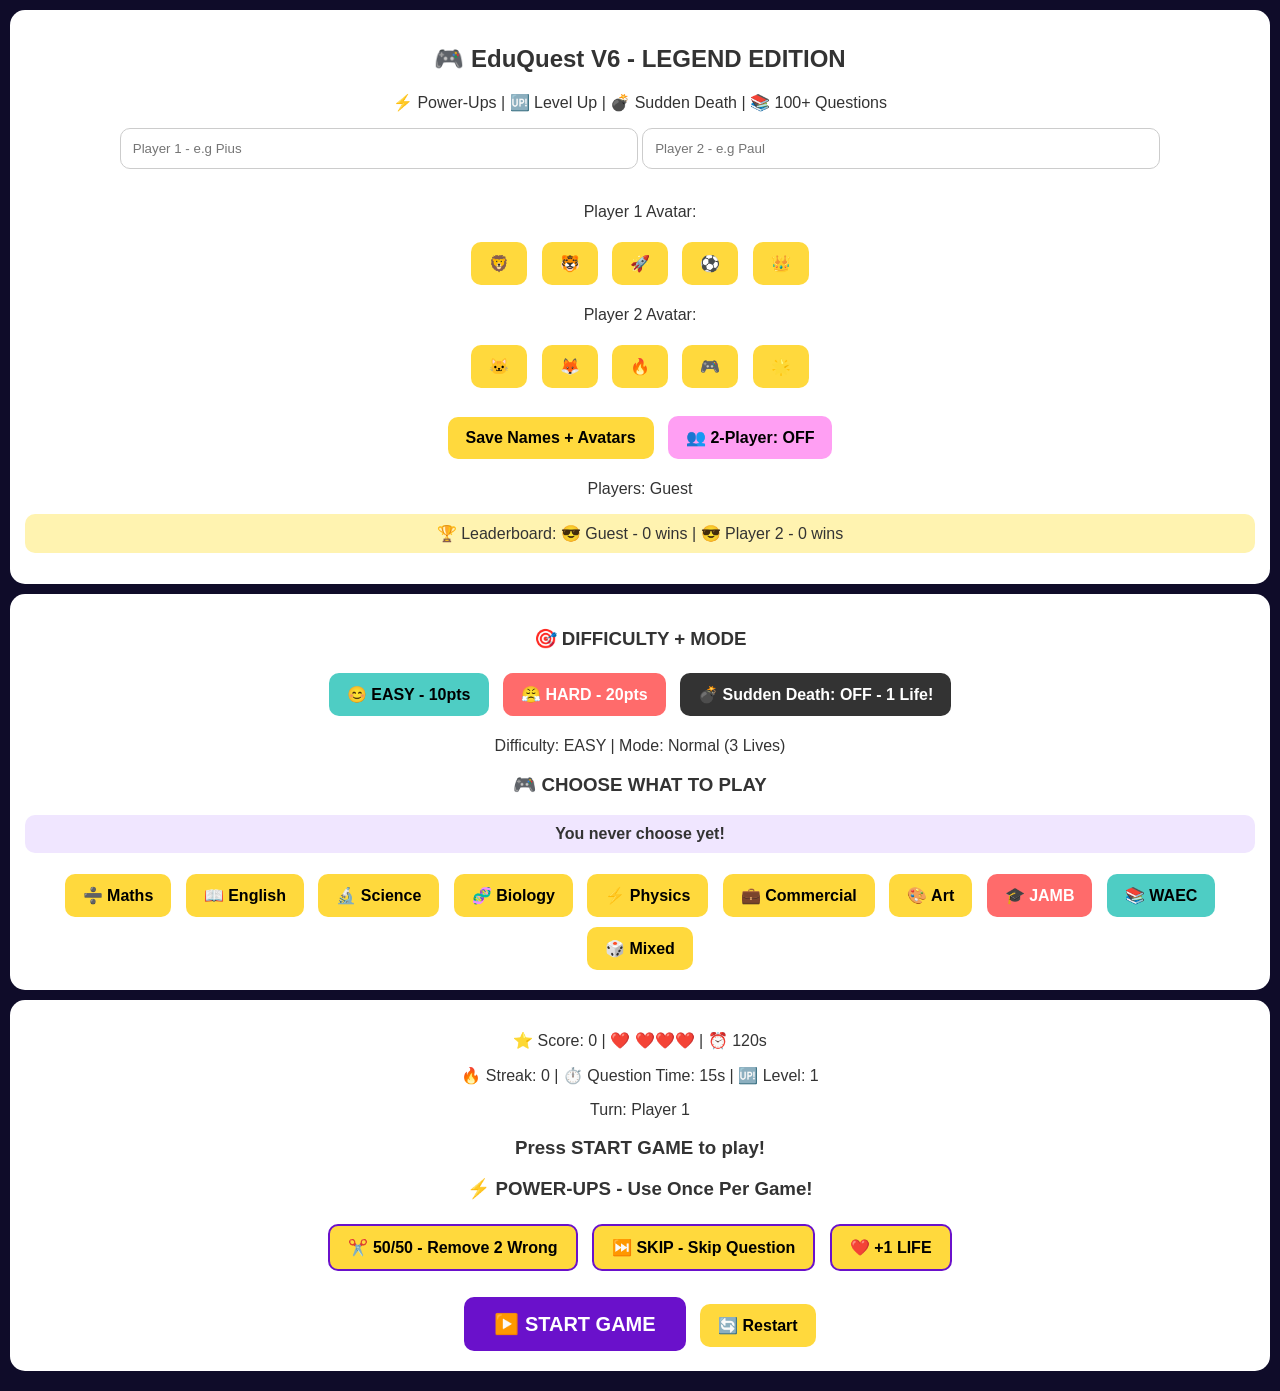
==== game.html @ 866de690 "EduQuest V6 Legend Edition - Pius Cyber" ====
<!DOCTYPE html>
<html>
<head>
<meta charset="UTF-8">
<meta name="viewport" content="width=device-width, initial-scale=1">
<title>EduQuest V6</title>
<style>
body{font-family:Arial;background:#0f0c29;color:#333;margin:0;padding:10px}
.box{background:white;border-radius:15px;padding:15px;margin-bottom:10px;text-align:center}
button{padding:12px 18px;margin:5px;border:none;border-radius:10px;background:#ffd93d;font-weight:bold;cursor:pointer;font-size:16px}
button:active{transform:scale(0.95)}
#options button{display:block;width:100%;background:#eee}
#options button:hover{background:#ffd93d}
input{padding:12px;border-radius:10px;border:1px solid #ccc;width:40%}
.confetti{position:fixed;top:-10px;width:10px;height:10px;z-index:999;animation:fall 1.5s linear forwards}
@keyframes fall{to{transform:translateY(100vh) rotate(360deg);opacity:0}}
.power{border:2px solid #6a11cb!important}
</style>
</head>
<body>

<div class="box">
<h2>🎮 EduQuest V6 - LEGEND EDITION</h2>
<p>⚡ Power-Ups | 🆙 Level Up | 💣 Sudden Death | 📚 100+ Questions</p>
<input id="player1Name" placeholder="Player 1 - e.g Pius">
<input id="player2Name" placeholder="Player 2 - e.g Paul">
<br><br>
<p>Player 1 Avatar:</p>
<button onclick="setAvatar(1,'🦁')">🦁</button>
<button onclick="setAvatar(1,'🐯')">🐯</button>
<button onclick="setAvatar(1,'🚀')">🚀</button>
<button onclick="setAvatar(1,'⚽')">⚽</button>
<button onclick="setAvatar(1,'👑')">👑</button>
<p>Player 2 Avatar:</p>
<button onclick="setAvatar(2,'🐱')">🐱</button>
<button onclick="setAvatar(2,'🦊')">🦊</button>
<button onclick="setAvatar(2,'🔥')">🔥</button>
<button onclick="setAvatar(2,'🎮')">🎮</button>
<button onclick="setAvatar(2,'🌟')">🌟</button>
<br><br>
<button onclick="saveNames()">Save Names + Avatars</button>
<button id="twoPlayerBtn" onclick="toggle2Player()" style="background:#ff9ff3;">👥 2-Player: OFF</button>
<p id="playerDisplay">Players: Guest</p>
<p id="leaderboard" style="background:#fff3b0;padding:10px;border-radius:10px;">🏆 Leaderboard: No winner yet</p>
</div>

<div class="box">
<h3>🎯 DIFFICULTY + MODE</h3>
<button onclick="setDiff('easy')" style="background:#4ecdc4;">😊 EASY - 10pts</button>
<button onclick="setDiff('hard')" style="background:#ff6b6b;color:white;">😤 HARD - 20pts</button>
<button onclick="toggleSudden()" id="suddenBtn" style="background:#333;color:white;">💣 Sudden Death: OFF - 1 Life!</button>
<p id="diffDisplay">Difficulty: EASY | Mode: Normal (3 Lives)</p>
<h3>🎮 CHOOSE WHAT TO PLAY</h3>
<p id="modeDisplay" style="background:#f0e6ff;padding:10px;border-radius:10px;font-weight:bold;">You never choose yet!</p>
<button onclick="setMode('maths')">➗ Maths</button>
<button onclick="setMode('english')">📖 English</button>
<button onclick="setMode('science')">🔬 Science</button>
<button onclick="setMode('biology')">🧬 Biology</button>
<button onclick="setMode('physics')">⚡ Physics</button>
<button onclick="setMode('commercial')">💼 Commercial</button>
<button onclick="setMode('art')">🎨 Art</button>
<button onclick="setMode('jamb')" style="background:#ff6b6b;color:white;">🎓 JAMB</button>
<button onclick="setMode('waec')" style="background:#4ecdc4;">📚 WAEC</button>
<button onclick="setMode('mixed')">🎲 Mixed</button>
</div>

<div class="box">
<p>⭐ <span id="score">Score: 0</span> | ❤️ <span id="lives">❤️❤️❤️</span> | ⏰ <span id="time">120s</span></p>
<p>🔥 Streak: <span id="streak">0</span> | ⏱️ Question Time: <span id="qtime">15s</span> | 🆙 Level: <span id="level">1</span></p>
<p id="turnInfo">Turn: Player 1</p>
<h3 id="question">Press START GAME to play!</h3>
<div id="options"></div>
<p id="feedback"></p>
<p id="fact"></p>
<div>
<h3>⚡ POWER-UPS - Use Once Per Game!</h3>
<button class="power" id="btn5050" onclick="use5050()">✂️ 50/50 - Remove 2 Wrong</button>
<button class="power" id="btnSkip" onclick="useSkip()">⏭️ SKIP - Skip Question</button>
<button class="power" id="btnLife" onclick="useLife()">❤️ +1 LIFE</button>
</div>
<p id="gameOver" style="font-weight:bold;color:red;"></p>
<button onclick="startGame()" style="background:#6a11cb;color:white;font-size:20px;padding:15px 30px;">▶️ START GAME</button>
<button onclick="location.reload()">🔄 Restart</button>
</div>

<script>
let mode="mixed", score=0, score1=0, score2=0, lives=3, timeLeft=120, timer=null, qTimer=null, qTimeLeft=15, currentAnswer=null, turn=1;
let player="Guest", player2="Player 2", is2Player=false, avatar1="😎", avatar2="😎", difficulty="easy", streak=0, level=1, sudden=false;
let used5050=false, usedSkip=false, usedLife=false, currentOpts=[];
let bank={
english:[
{q:"Past tense of 'go'?",opts:["Went","Goed","Gone","Going"],ans:"Went"},
{q:"Plural of 'child'?",opts:["Children","Childs","Childes","Childrens"],ans:"Children"},
{q:"Opposite of 'brave'?",opts:["Coward","Strong","Bold","Fearless"],ans:"Coward"},
{q:"Synonym of 'big'?",opts:["Large","Small","Tiny","Little"],ans:"Large"},
{q:"She ___ to school",opts:["goes","go","going","gone"],ans:"goes"},
{q:"Past tense of 'eat'?",opts:["Ate","Eated","Eaten","Eating"],ans:"Ate"},
{q:"Which is an adjective?",opts:["Happy","Run","Quickly","Table"],ans:"Happy"},
{q:"Opposite of 'begin'?",opts:["End","Start","Open","Come"],ans:"End"},
{q:"Plural of 'man'?",opts:["Men","Mans","Manes","Mens"],ans:"Men"},
{q:"He ___ a boy",opts:["is","are","am","be"],ans:"is"}
],
science:[
{q:"Red Planet?",opts:["Mars","Venus","Jupiter","Saturn"],ans:"Mars"},
{q:"Water formula?",opts:["H2O","CO2","O2","NaCl"],ans:"H2O"},
{q:"Gas we breathe in?",opts:["Oxygen","Carbon","Nitrogen","Smoke"],ans:"Oxygen"},
{q:"Sun rises from?",opts:["East","West","North","South"],ans:"East"},
{q:"Boiling point of water?",opts:["100°C","50°C","0°C","200°C"],ans:"100°C"},
{q:"How many legs does spider have?",opts:["8","6","4","10"],ans:"8"},
{q:"Biggest planet?",opts:["Jupiter","Mars","Earth","Venus"],ans:"Jupiter"},
{q:"What do bees make?",opts:["Honey","Milk","Bread","Cheese"],ans:"Honey"},
{q:"What is H2O?",opts:["Water","Salt","Air","Fire"],ans:"Water"},
{q:"Freezing point of water?",opts:["0°C","100°C","50°C","20°C"],ans:"0°C"}
],
biology:[
{q:"Powerhouse of cell?",opts:["Mitochondria","Nucleus","Ribosome","Golgi"],ans:"Mitochondria"},
{q:"Green pigment in plants?",opts:["Chlorophyll","Melanin","Haemoglobin","Keratin"],ans:"Chlorophyll"},
{q:"Human heart has how many chambers?",opts:["4","2","3","5"],ans:"4"},
{q:"Photosynthesis happens in?",opts:["Leaf","Root","Stem","Flower"],ans:"Leaf"},
{q:"Blood colour?",opts:["Red","Blue","Green","Yellow"],ans:"Red"},
{q:"How many bones in adult human?",opts:["206","106","306","2060"],ans:"206"},
{q:"What do plants need to grow?",opts:["Sunlight","Darkness","Ice","Smoke"],ans:"Sunlight"},
{q:"DNA is found in?",opts:["Nucleus","Skin","Hair","Nail"],ans:"Nucleus"},
{q:"What do lungs do?",opts:["Breathe","Digest","Pump blood","Think"],ans:"Breathe"},
{q:"Baby frog is called?",opts:["Tadpole","Puppy","Kitten","Calf"],ans:"Tadpole"}
],
physics:[
{q:"Unit of Force?",opts:["Newton","Watt","Joule","Volt"],ans:"Newton"},
{q:"Unit of Power?",opts:["Watt","Newton","Joule","Ohm"],ans:"Watt"},
{q:"Speed = ?",opts:["Distance/Time","Time/Distance","Mass x Time","Force x Time"],ans:"Distance/Time"},
{q:"What pulls us down?",opts:["Gravity","Magnet","Friction","Wind"],ans:"Gravity"},
{q:"Light travels in?",opts:["Straight line","Circle","Curve","Zigzag"],ans:"Straight line"},
{q:"Unit of Energy?",opts:["Joule","Newton","Watt","Volt"],ans:"Joule"},
{q:"What is faster?",opts:["Light","Sound","Car","Plane"],ans:"Light"},
{q:"Magnet attracts?",opts:["Iron","Wood","Plastic","Paper"],ans:"Iron"},
{q:"Electric current unit?",opts:["Ampere","Volt","Ohm","Watt"],ans:"Ampere"},
{q:"What makes day and night?",opts:["Earth rotation","Moon","Sun moving","Clouds"],ans:"Earth rotation"}
],
commercial:[
{q:"What is Profit?",opts:["Selling - Cost","Cost - Selling","Cost + Selling","Tax"],ans:"Selling - Cost"},
{q:"Buyer is also called?",opts:["Customer","Seller","Trader","Owner"],ans:"Customer"},
{q:"Money for business is called?",opts:["Capital","Profit","Loss","Tax"],ans:"Capital"},
{q:"What is a market?",opts:["Place to buy/sell","School","Hospital","Church"],ans:"Place to buy/sell"},
{q:"Bank keeps our?",opts:["Money","Food","Clothes","Books"],ans:"Money"},
{q:"What is loss?",opts:["Cost > Selling","Selling > Cost","Selling = Cost","Profit"],ans:"Cost > Selling"},
{q:"Who sells goods?",opts:["Trader","Buyer","Teacher","Doctor"],ans:"Trader"},
{q:"Currency of Nigeria?",opts:["Naira","Dollar","Pound","Euro"],ans:"Naira"},
{q:"What is trade?",opts:["Buying & Selling","Sleeping","Reading","Playing"],ans:"Buying & Selling"},
{q:"Receipt is?",opts:["Proof of payment","Letter","Book","Food"],ans:"Proof of payment"}
],
art:[
{q:"Who painted Mona Lisa?",opts:["Da Vinci","Picasso","Van Gogh","Rembrandt"],ans:"Da Vinci"},
{q:"How many colours in rainbow?",opts:["7","5","6","8"],ans:"7"},
{q:"Primary colours are?",opts:["Red, Blue, Yellow","Red, Green, Black","Blue, Pink, White","Black, White, Grey"],ans:"Red, Blue, Yellow"},
{q:"What do we use to draw?",opts:["Pencil","Spoon","Knife","Fork"],ans:"Pencil"},
{q:"Music is made with?",opts:["Sound","Water","Stone","Sand"],ans:"Sound"},
{q:"How many strings on guitar?",opts:["6","4","5","7"],ans:"6"},
{q:"What is sculpture?",opts:["3D Art","Song","Dance","Poem"],ans:"3D Art"},
{q:"Red + Yellow = ?",opts:["Orange","Green","Purple","Pink"],ans:"Orange"},
{q:"Blue + Yellow = ?",opts:["Green","Orange","Purple","Red"],ans:"Green"},
{q:"Who sings songs?",opts:["Singer","Painter","Driver","Farmer"],ans:"Singer"}
],
jamb:[
{q:"[JAMB] 2 + 2 x 3 = ?",opts:["8","10","12","6"],ans:"8"},
{q:"[JAMB] Synonym of Happy?",opts:["Joyful","Sad","Angry","Tired"],ans:"Joyful"},
{q:"[JAMB] Capital of Lagos State?",opts:["Ikeja","Lekki","Abuja","Ibadan"],ans:"Ikeja"},
{q:"[JAMB] 50% of 100?",opts:["50","25","75","100"],ans:"50"},
{q:"[JAMB] Largest state by land?",opts:["Niger","Lagos","Kano","Rivers"],ans:"Niger"},
{q:"[JAMB] First President of Nigeria?",opts:["Nnamdi Azikiwe","Buhari","Obasanjo","Goodluck"],ans:"Nnamdi Azikiwe"},
{q:"[JAMB] 10 x 10 = ?",opts:["100","20","1000","10"],ans:"100"},
{q:"[JAMB] Opposite of 'Rich'?",opts:["Poor","Wealthy","Big","Strong"],ans:"Poor"},
{q:"[JAMB] Symbol for Gold?",opts:["Au","Ag","Fe","Go"],ans:"Au"},
{q:"[JAMB] Which is a noun?",opts:["Table","Run","Quickly","Happy"],ans:"Table"},
{q:"[JAMB] 15 - 3 x 2 = ?",opts:["9","24","12","6"],ans:"9"},
{q:"[JAMB] River Niger flows into?",opts:["Atlantic","Pacific","Indian","Mediterranean"],ans:"Atlantic"},
{q:"[JAMB] Antonym of 'Ancient'?",opts:["Modern","Old","Past","Early"],ans:"Modern"},
{q:"[JAMB] 1000 / 10 = ?",opts:["100","10","1000","50"],ans:"100"},
{q:"[JAMB] Who wrote Things Fall Apart?",opts:["Chinua Achebe","Wole Soyinka","Chimamanda","Ken Saro"],ans:"Chinua Achebe"}
],
waec:[
{q:"[WAEC] Capital of Nigeria?",opts:["Abuja","Lagos","Kano","Enugu"],ans:"Abuja"},
{q:"[WAEC] 10% of 200?",opts:["20","10","30","40"],ans:"20"},
{q:"[WAEC] Water formula?",opts:["H2O","CO2","O2","NaCl"],ans:"H2O"},
{q:"[WAEC] Largest ocean?",opts:["Pacific","Atlantic","Indian","Arctic"],ans:"Pacific"},
{q:"[WAEC] 2 + 3 x 4 = ?",opts:["14","20","10","24"],ans:"14"},
{q:"[WAEC] Boiling point of water?",opts:["100°C","50°C","0°C","200°C"],ans:"100°C"},
{q:"[WAEC] Nigeria has how many states?",opts:["36","30","25","40"],ans:"36"},
{q:"[WAEC] 12 x 3 = ?",opts:["36","33","30","39"],ans:"36"},
{q:"[WAEC] Opposite of 'Hot'?",opts:["Cold","Warm","Fire","Sun"],ans:"Cold"},
{q:"[WAEC] Currency of Ghana?",opts:["Cedi","Naira","Dollar","Rand"],ans:"Cedi"},
{q:"[WAEC] 5 x 5 + 5 = ?",opts:["30","25","50","35"],ans:"30"},
{q:"[WAEC] Longest river in world?",opts:["Nile","Niger","Amazon","Congo"],ans:"Nile"},
{q:"[WAEC] Who is first man?",opts:["Adam","Noah","Moses","Abraham"],ans:"Adam"},
{q:"[WAEC] 1 hour = ?",opts:["60 mins","100 mins","30 mins","120 mins"],ans:"60 mins"},
{q:"[WAEC] Smallest planet?",opts:["Mercury","Mars","Pluto","Venus"],ans:"Mercury"}
]
};
function showLeaderboard(){ let w1=localStorage.getItem("win_"+player)||0; let w2=localStorage.getItem("win_"+player2)||0; document.getElementById("leaderboard").textContent="🏆 Leaderboard: "+avatar1+" "+player+" - "+w1+" wins | "+avatar2+" "+player2+" - "+w2+" wins"; }
showLeaderboard();
function setAvatar(n,em){ if(n===1) avatar1=em; else avatar2=em; alert("Avatar set: "+em); }
function setDiff(d){ difficulty=d; document.getElementById("diffDisplay").textContent="Difficulty: "+d.toUpperCase()+" | Mode: "+(sudden?"SUDDEN DEATH (1 Life!)":"Normal (3 Lives)"); }
function toggleSudden(){ sudden=!sudden; document.getElementById("suddenBtn").textContent=sudden?"💣 Sudden Death: ON - 1 Life! Be Careful!":"💣 Sudden Death: OFF - 1 Life!"; setDiff(difficulty); }
function saveNames(){ let p1=document.getElementById("player1Name").value.trim(); let p2=document.getElementById("player2Name").value.trim(); if(p1) player=p1; if(p2) player2=p2; document.getElementById("playerDisplay").textContent="Players: "+avatar1+" "+player+" vs "+avatar2+" "+player2; showLeaderboard(); alert("Saved! "+avatar1+" "+player+" vs "+avatar2+" "+player2); }
function setMode(m){ mode=m; document.getElementById("modeDisplay").textContent="You choose: "+m.toUpperCase()+" - Press START GAME!"; alert("You choose "+m.toUpperCase()); }
function toggle2Player(){ is2Player=!is2Player; document.getElementById("twoPlayerBtn").textContent=is2Player?"👥 2-Player: ON - Pass Laptop!":"👥 2-Player: OFF"; }
function updateScore(){ if(is2Player) document.getElementById("score").textContent=avatar1+" "+player+": "+score1+" | "+avatar2+" "+player2+": "+score2; else document.getElementById("score").textContent="Score: "+score; let total=is2Player?Math.max(score1,score2):score; let newLevel=Math.floor(total/50)+1; if(newLevel>level){ level=newLevel; document.getElementById("feedback").textContent="🆙 LEVEL UP! You are now LEVEL "+level+"! LEGEND!"; confetti(); } document.getElementById("level").textContent=level; }
function startGame(){ score=0; score1=0; score2=0; level=1; streak=0; lives=sudden?1:3; timeLeft=120; turn=1; used5050=false; usedSkip=false; usedLife=false; document.getElementById("btn5050").style.opacity="1"; document.getElementById("btnSkip").style.opacity="1"; document.getElementById("btnLife").style.opacity="1"; document.getElementById("level").textContent="1"; document.getElementById("streak").textContent="0"; updateScore(); document.getElementById("lives").textContent=sudden?"❤️":"❤️❤️❤️"; document.getElementById("time").textContent="120s"; document.getElementById("gameOver").textContent=""; document.getElementById("feedback").textContent=""; clearInterval(timer); clearInterval(qTimer); timer=setInterval(()=>{ timeLeft--; document.getElementById("time").textContent=timeLeft+"s"; if(timeLeft<=0){clearInterval(timer); clearInterval(qTimer); endGame();} },1000); nextQuestion(); }
function startQTimer(){ clearInterval(qTimer); qTimeLeft=15; document.getElementById("qtime").textContent="15s"; qTimer=setInterval(()=>{ qTimeLeft--; document.getElementById("qtime").textContent=qTimeLeft+"s"; if(qTimeLeft<=0){ clearInterval(qTimer); document.getElementById("feedback").textContent="⏰ Time up! Next!"; streak=0; document.getElementById("streak").textContent="0"; if(is2Player) turn=turn===1?2:1; setTimeout(nextQuestion,1000); } },1000); }
function nextQuestion(){ if(is2Player){ let cur=turn===1?player:player2; let av=turn===1?avatar1:avatar2; document.getElementById("question").textContent="✋ PASS LAPTOP TO "+av+" "+cur.toUpperCase()+"!"; document.getElementById("turnInfo").textContent="🎯 Turn: "+av+" "+cur+" (P"+turn+")"; document.getElementById("options").innerHTML="<button onclick='showRealQuestion()' style='background:#ffd93d;padding:15px;font-size:18px;'>👉 I'm "+cur+", Show My Question</button>"; return; } document.getElementById("turnInfo").textContent="Turn: "+avatar1+" "+player; showRealQuestion(); }
function showRealQuestion(){ let chosen=mode; if(mode==="mixed"){ let keys=["science","biology","english","physics","commercial","art","jamb","waec","maths"]; chosen=keys[Math.floor(Math.random()*keys.length)]; } if(chosen==="maths"){ let a=Math.floor(Math.random()*20)+1, b=Math.floor(Math.random()*20)+1; let ans=a+b; document.getElementById("question").textContent="[MATHS] What is "+a+" + "+b+" = ?"; showOptions([ans,ans+2,ans-2,ans+5],ans); } else { let arr=bank[chosen]; let qData=arr[Math.floor(Math.random()*arr.length)]; document.getElementById("question").textContent=qData.q; showOptions(qData.opts,qData.ans); } startQTimer(); }
function showOptions(opts,ans){ currentAnswer=ans; currentOpts=[...opts]; let html=""; let shuffled=[...opts].sort(()=>Math.random()-0.5); shuffled.forEach(o=>{ html+="<button onclick=\"checkAnswer('"+o+"')\">"+o+"</button>"; }); document.getElementById("options").innerHTML=html; }
function use5050(){ if(used5050) return alert("You don use 50/50 already!"); used5050=true; document.getElementById("btn5050").style.opacity="0.3"; let wrong=currentOpts.filter(o=>String(o)!==String(currentAnswer)); let toRemove=wrong.slice(0,2); let btns=document.querySelectorAll("#options button"); btns.forEach(b=>{ if(toRemove.includes(b.textContent)) b.style.display="none"; }); document.getElementById("feedback").textContent="✂️ 50/50 used! 2 wrong answers don go!"; }
function useSkip(){ if(usedSkip) return alert("You don use SKIP already!"); usedSkip=true; document.getElementById("btnSkip").style.opacity="0.3"; clearInterval(qTimer); document.getElementById("feedback").textContent="⏭️ Skipped! Next question..."; if(is2Player) turn=turn===1?2:1; setTimeout(nextQuestion,800); }
function useLife(){ if(usedLife) return alert("You don use +1 LIFE already!"); usedLife=true; document.getElementById("btnLife").style.opacity="0.3"; lives++; document.getElementById("lives").textContent="❤️".repeat(lives); document.getElementById("feedback").textContent="❤️ +1 LIFE! You get "+lives+" lives now!"; }
function playSound(ok){ try{ let ctx=new (window.AudioContext||window.webkitAudioContext)(); let o=ctx.createOscillator(); let g=ctx.createGain(); o.connect(g); g.connect(ctx.destination); o.frequency.value=ok?800:200; o.type=ok?"sine":"sawtooth"; o.start(); setTimeout(()=>o.stop(), ok?300:400); }catch(e){} }
function confetti(){ let colors=["#ff6b6b","#ffd93d","#4ecdc4","#6a11cb","#ff9ff3"]; for(let i=0;i<30;i++){ let d=document.createElement("div"); d.className="confetti"; d.style.left=Math.random()*100+"vw"; d.style.background=colors[Math.floor(Math.random()*colors.length)]; d.style.animationDelay=(Math.random()*0.5)+"s"; document.body.appendChild(d); setTimeout(()=>d.remove(),2000); } }
function checkAnswer(ans){ clearInterval(qTimer); let cur=turn===1?player:player2; let pts=difficulty==="hard"?20:10; if(String(ans)===String(currentAnswer)){ streak++; document.getElementById("streak").textContent=streak; let bonus=0; if(streak>=3){ bonus=10; document.getElementById("feedback").textContent="🔥 STREAK x"+streak+"! +"+pts+" + BONUS +10!"; } else { document.getElementById("feedback").textContent="Correct "+cur+"! +"+pts+" 🎉"; } if(is2Player){ if(turn===1) score1+=pts+bonus; else score2+=pts+bonus; } else score+=pts+bonus; playSound(true); confetti(); } else { streak=0; document.getElementById("streak").textContent="0"; lives--; document.getElementById("feedback").textContent="Wrong "+cur+"! Answer is "+currentAnswer; playSound(false); document.getElementById("lives").textContent="❤️".repeat(Math.max(lives,0)); if(lives<=0){ endGame(); return; } } if(is2Player) turn=turn===1?2:1; updateScore(); setTimeout(nextQuestion,1000); }
function endGame(){ clearInterval(timer); clearInterval(qTimer); if(is2Player){ let winner=score1>score2?player:score2>score1?player2:"Draw!"; document.getElementById("gameOver").textContent="FINAL - "+avatar1+" "+player+": "+score1+" | "+avatar2+" "+player2+": "+score2+" - Winner: "+winner+" | Level: "+level; if(winner!=="Draw!"){ let key="win_"+winner; let old=parseInt(localStorage.getItem(key)||0); localStorage.setItem(key, old+1); showLeaderboard(); confetti(); } } else { document.getElementById("gameOver").textContent="Time up! "+player+", Final Score: "+score+" | Level: "+level; } }
</script>
</body>
</html>
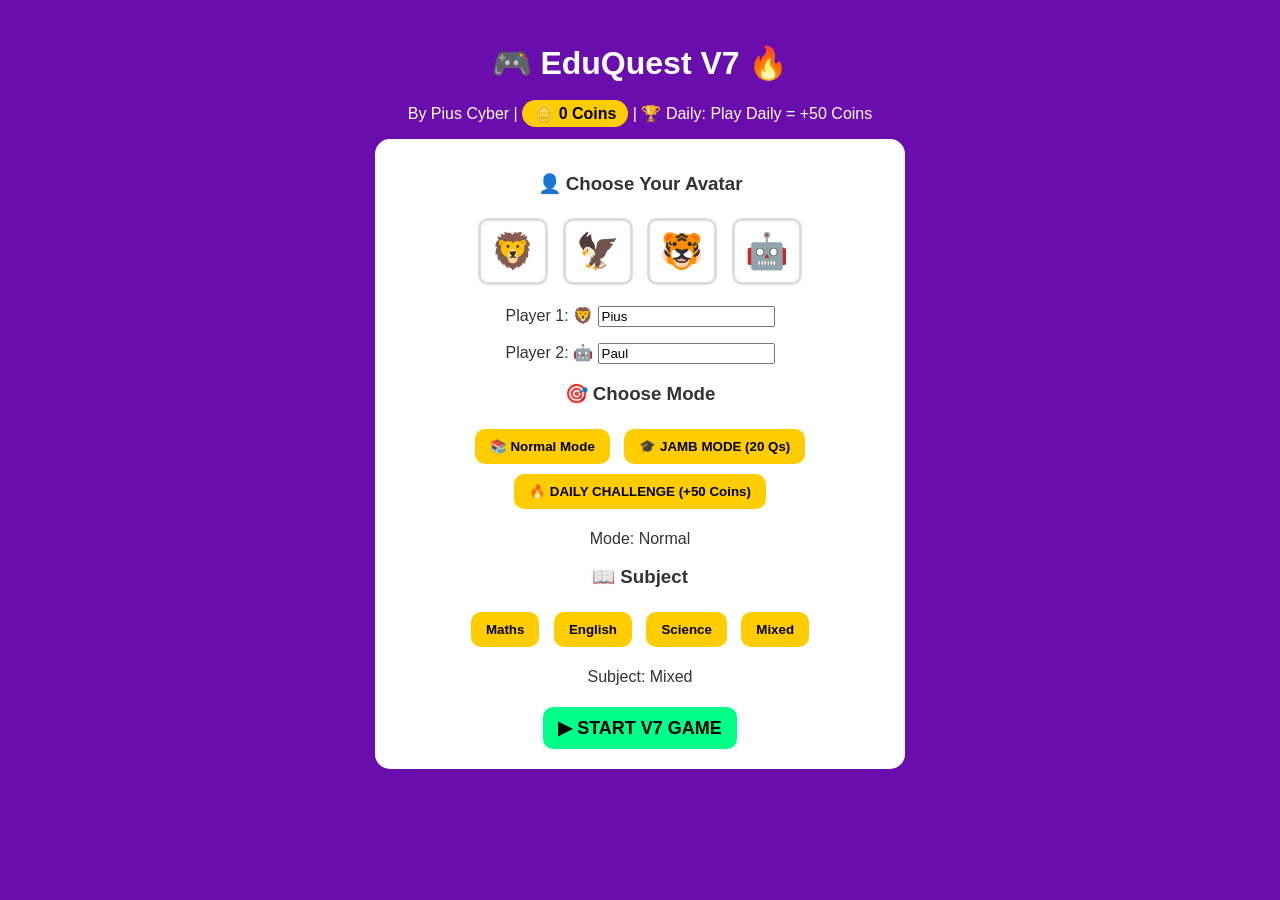
==== commit 89175593: "Update print statement from 'Hello' to 'Goodbye'" ====
--- a/game.html
+++ b/game.html
@@ -1,221 +1,162 @@
 <!DOCTYPE html>
 <html>
 <head>
-<meta charset="UTF-8">
 <meta name="viewport" content="width=device-width, initial-scale=1">
-<title>EduQuest V6</title>
+<title>EduQuest V7 - Pius Cyber</title>
 <style>
-body{font-family:Arial;background:#0f0c29;color:#333;margin:0;padding:10px}
-.box{background:white;border-radius:15px;padding:15px;margin-bottom:10px;text-align:center}
-button{padding:12px 18px;margin:5px;border:none;border-radius:10px;background:#ffd93d;font-weight:bold;cursor:pointer;font-size:16px}
-button:active{transform:scale(0.95)}
-#options button{display:block;width:100%;background:#eee}
-#options button:hover{background:#ffd93d}
-input{padding:12px;border-radius:10px;border:1px solid #ccc;width:40%}
-.confetti{position:fixed;top:-10px;width:10px;height:10px;z-index:999;animation:fall 1.5s linear forwards}
-@keyframes fall{to{transform:translateY(100vh) rotate(360deg);opacity:0}}
-.power{border:2px solid #6a11cb!important}
+body{font-family:Arial;background:#6a0dad;color:white;text-align:center;padding:15px}
+.box{background:white;color:#333;border-radius:15px;padding:15px;max-width:500px;margin:auto}
+button{padding:10px 15px;margin:5px;border:none;border-radius:10px;background:#ffcc00;font-weight:bold;cursor:pointer}
+button:hover{background:#ffaa00}
+.avatar{font-size:35px;padding:10px;border:3px solid #ddd;border-radius:10px;background:white;cursor:pointer}
+.avatar.sel{border-color:#6a0dad;background:#ffcc00}
+.opt{display:block;width:100%;background:#eee;color:#333;margin:8px 0;text-align:left}
+#q{font-size:20px;font-weight:bold}
+.coin{background:#ffcc00;color:black;padding:5px 12px;border-radius:20px;font-weight:bold}
 </style>
 </head>
 <body>
+<h1>🎮 EduQuest V7 🔥</h1>
+<p>By Pius Cyber | <span class="coin">🪙 <span id="coins">0</span> Coins</span> | 🏆 Daily: <span id="daily">Play Daily = +50 Coins</span></p>
 
-<div class="box">
-<h2>🎮 EduQuest V6 - LEGEND EDITION</h2>
-<p>⚡ Power-Ups | 🆙 Level Up | 💣 Sudden Death | 📚 100+ Questions</p>
-<input id="player1Name" placeholder="Player 1 - e.g Pius">
-<input id="player2Name" placeholder="Player 2 - e.g Paul">
-<br><br>
-<p>Player 1 Avatar:</p>
-<button onclick="setAvatar(1,'🦁')">🦁</button>
-<button onclick="setAvatar(1,'🐯')">🐯</button>
-<button onclick="setAvatar(1,'🚀')">🚀</button>
-<button onclick="setAvatar(1,'⚽')">⚽</button>
-<button onclick="setAvatar(1,'👑')">👑</button>
-<p>Player 2 Avatar:</p>
-<button onclick="setAvatar(2,'🐱')">🐱</button>
-<button onclick="setAvatar(2,'🦊')">🦊</button>
-<button onclick="setAvatar(2,'🔥')">🔥</button>
-<button onclick="setAvatar(2,'🎮')">🎮</button>
-<button onclick="setAvatar(2,'🌟')">🌟</button>
-<br><br>
-<button onclick="saveNames()">Save Names + Avatars</button>
-<button id="twoPlayerBtn" onclick="toggle2Player()" style="background:#ff9ff3;">👥 2-Player: OFF</button>
-<p id="playerDisplay">Players: Guest</p>
-<p id="leaderboard" style="background:#fff3b0;padding:10px;border-radius:10px;">🏆 Leaderboard: No winner yet</p>
+<div class="box" id="setup">
+<h3>👤 Choose Your Avatar</h3>
+<div>
+<button class="avatar" onclick="pickAvatar('🦁',this)">🦁</button>
+<button class="avatar" onclick="pickAvatar('🦅',this)">🦅</button>
+<button class="avatar" onclick="pickAvatar('🐯',this)">🐯</button>
+<button class="avatar" onclick="pickAvatar('🤖',this)">🤖</button>
+</div>
+<p>Player 1: <span id="av1">🦁</span> <input id="p1" placeholder="Player 1 name" value="Pius"></p>
+<p>Player 2: <span id="av2">🤖</span> <input id="p2" placeholder="Player 2 name" value="Paul"></p>
+
+<h3>🎯 Choose Mode</h3>
+<button onclick="setMode('normal')">📚 Normal Mode</button>
+<button onclick="setMode('jamb')">🎓 JAMB MODE (20 Qs)</button>
+<button onclick="setMode('daily')">🔥 DAILY CHALLENGE (+50 Coins)</button>
+<p id="modeTxt">Mode: Normal</p>
+
+<h3>📖 Subject</h3>
+<button onclick="setSub('Maths')">Maths</button>
+<button onclick="setSub('English')">English</button>
+<button onclick="setSub('Science')">Science</button>
+<button onclick="setSub('Mixed')">Mixed</button>
+<p id="subTxt">Subject: Mixed</p>
+
+<button style="background:#00ff88;font-size:18px" onclick="startGame()">▶ START V7 GAME</button>
 </div>
 
-<div class="box">
-<h3>🎯 DIFFICULTY + MODE</h3>
-<button onclick="setDiff('easy')" style="background:#4ecdc4;">😊 EASY - 10pts</button>
-<button onclick="setDiff('hard')" style="background:#ff6b6b;color:white;">😤 HARD - 20pts</button>
-<button onclick="toggleSudden()" id="suddenBtn" style="background:#333;color:white;">💣 Sudden Death: OFF - 1 Life!</button>
-<p id="diffDisplay">Difficulty: EASY | Mode: Normal (3 Lives)</p>
-<h3>🎮 CHOOSE WHAT TO PLAY</h3>
-<p id="modeDisplay" style="background:#f0e6ff;padding:10px;border-radius:10px;font-weight:bold;">You never choose yet!</p>
-<button onclick="setMode('maths')">➗ Maths</button>
-<button onclick="setMode('english')">📖 English</button>
-<button onclick="setMode('science')">🔬 Science</button>
-<button onclick="setMode('biology')">🧬 Biology</button>
-<button onclick="setMode('physics')">⚡ Physics</button>
-<button onclick="setMode('commercial')">💼 Commercial</button>
-<button onclick="setMode('art')">🎨 Art</button>
-<button onclick="setMode('jamb')" style="background:#ff6b6b;color:white;">🎓 JAMB</button>
-<button onclick="setMode('waec')" style="background:#4ecdc4;">📚 WAEC</button>
-<button onclick="setMode('mixed')">🎲 Mixed</button>
+<div class="box" id="game" style="display:none">
+<p id="topInfo"></p>
+<p>⏰ Time: <span id="timer">60</span>s | ❤️ Lives: <span id="lives">3</span> | Score: <span id="score">0</span></p>
+<p id="q"></p>
+<div id="opts"></div>
+<button onclick="buyLife()">🪙 Buy Life - 30 Coins</button>
+<button onclick="use5050()">⚡ 50/50 - 10 Coins</button>
 </div>
 
-<div class="box">
-<p>⭐ <span id="score">Score: 0</span> | ❤️ <span id="lives">❤️❤️❤️</span> | ⏰ <span id="time">120s</span></p>
-<p>🔥 Streak: <span id="streak">0</span> | ⏱️ Question Time: <span id="qtime">15s</span> | 🆙 Level: <span id="level">1</span></p>
-<p id="turnInfo">Turn: Player 1</p>
-<h3 id="question">Press START GAME to play!</h3>
-<div id="options"></div>
-<p id="feedback"></p>
-<p id="fact"></p>
-<div>
-<h3>⚡ POWER-UPS - Use Once Per Game!</h3>
-<button class="power" id="btn5050" onclick="use5050()">✂️ 50/50 - Remove 2 Wrong</button>
-<button class="power" id="btnSkip" onclick="useSkip()">⏭️ SKIP - Skip Question</button>
-<button class="power" id="btnLife" onclick="useLife()">❤️ +1 LIFE</button>
-</div>
-<p id="gameOver" style="font-weight:bold;color:red;"></p>
-<button onclick="startGame()" style="background:#6a11cb;color:white;font-size:20px;padding:15px 30px;">▶️ START GAME</button>
-<button onclick="location.reload()">🔄 Restart</button>
+<div class="box" id="over" style="display:none">
+<h2 id="overTitle">Game Over!</h2>
+<p id="finalScore" style="font-size:22px"></p>
+<p id="jambScore"></p>
+<button style="background:#25D366;color:white" onclick="shareScore()">📱 Share Score for WhatsApp</button><br>
+<button onclick="location.reload()">🔄 Play Again</button>
 </div>
 
 <script>
-let mode="mixed", score=0, score1=0, score2=0, lives=3, timeLeft=120, timer=null, qTimer=null, qTimeLeft=15, currentAnswer=null, turn=1;
-let player="Guest", player2="Player 2", is2Player=false, avatar1="😎", avatar2="😎", difficulty="easy", streak=0, level=1, sudden=false;
-let used5050=false, usedSkip=false, usedLife=false, currentOpts=[];
-let bank={
-english:[
-{q:"Past tense of 'go'?",opts:["Went","Goed","Gone","Going"],ans:"Went"},
-{q:"Plural of 'child'?",opts:["Children","Childs","Childes","Childrens"],ans:"Children"},
-{q:"Opposite of 'brave'?",opts:["Coward","Strong","Bold","Fearless"],ans:"Coward"},
-{q:"Synonym of 'big'?",opts:["Large","Small","Tiny","Little"],ans:"Large"},
-{q:"She ___ to school",opts:["goes","go","going","gone"],ans:"goes"},
-{q:"Past tense of 'eat'?",opts:["Ate","Eated","Eaten","Eating"],ans:"Ate"},
-{q:"Which is an adjective?",opts:["Happy","Run","Quickly","Table"],ans:"Happy"},
-{q:"Opposite of 'begin'?",opts:["End","Start","Open","Come"],ans:"End"},
-{q:"Plural of 'man'?",opts:["Men","Mans","Manes","Mens"],ans:"Men"},
-{q:"He ___ a boy",opts:["is","are","am","be"],ans:"is"}
-],
-science:[
-{q:"Red Planet?",opts:["Mars","Venus","Jupiter","Saturn"],ans:"Mars"},
-{q:"Water formula?",opts:["H2O","CO2","O2","NaCl"],ans:"H2O"},
-{q:"Gas we breathe in?",opts:["Oxygen","Carbon","Nitrogen","Smoke"],ans:"Oxygen"},
-{q:"Sun rises from?",opts:["East","West","North","South"],ans:"East"},
-{q:"Boiling point of water?",opts:["100°C","50°C","0°C","200°C"],ans:"100°C"},
-{q:"How many legs does spider have?",opts:["8","6","4","10"],ans:"8"},
-{q:"Biggest planet?",opts:["Jupiter","Mars","Earth","Venus"],ans:"Jupiter"},
-{q:"What do bees make?",opts:["Honey","Milk","Bread","Cheese"],ans:"Honey"},
-{q:"What is H2O?",opts:["Water","Salt","Air","Fire"],ans:"Water"},
-{q:"Freezing point of water?",opts:["0°C","100°C","50°C","20°C"],ans:"0°C"}
-],
-biology:[
-{q:"Powerhouse of cell?",opts:["Mitochondria","Nucleus","Ribosome","Golgi"],ans:"Mitochondria"},
-{q:"Green pigment in plants?",opts:["Chlorophyll","Melanin","Haemoglobin","Keratin"],ans:"Chlorophyll"},
-{q:"Human heart has how many chambers?",opts:["4","2","3","5"],ans:"4"},
-{q:"Photosynthesis happens in?",opts:["Leaf","Root","Stem","Flower"],ans:"Leaf"},
-{q:"Blood colour?",opts:["Red","Blue","Green","Yellow"],ans:"Red"},
-{q:"How many bones in adult human?",opts:["206","106","306","2060"],ans:"206"},
-{q:"What do plants need to grow?",opts:["Sunlight","Darkness","Ice","Smoke"],ans:"Sunlight"},
-{q:"DNA is found in?",opts:["Nucleus","Skin","Hair","Nail"],ans:"Nucleus"},
-{q:"What do lungs do?",opts:["Breathe","Digest","Pump blood","Think"],ans:"Breathe"},
-{q:"Baby frog is called?",opts:["Tadpole","Puppy","Kitten","Calf"],ans:"Tadpole"}
-],
-physics:[
-{q:"Unit of Force?",opts:["Newton","Watt","Joule","Volt"],ans:"Newton"},
-{q:"Unit of Power?",opts:["Watt","Newton","Joule","Ohm"],ans:"Watt"},
-{q:"Speed = ?",opts:["Distance/Time","Time/Distance","Mass x Time","Force x Time"],ans:"Distance/Time"},
-{q:"What pulls us down?",opts:["Gravity","Magnet","Friction","Wind"],ans:"Gravity"},
-{q:"Light travels in?",opts:["Straight line","Circle","Curve","Zigzag"],ans:"Straight line"},
-{q:"Unit of Energy?",opts:["Joule","Newton","Watt","Volt"],ans:"Joule"},
-{q:"What is faster?",opts:["Light","Sound","Car","Plane"],ans:"Light"},
-{q:"Magnet attracts?",opts:["Iron","Wood","Plastic","Paper"],ans:"Iron"},
-{q:"Electric current unit?",opts:["Ampere","Volt","Ohm","Watt"],ans:"Ampere"},
-{q:"What makes day and night?",opts:["Earth rotation","Moon","Sun moving","Clouds"],ans:"Earth rotation"}
-],
-commercial:[
-{q:"What is Profit?",opts:["Selling - Cost","Cost - Selling","Cost + Selling","Tax"],ans:"Selling - Cost"},
-{q:"Buyer is also called?",opts:["Customer","Seller","Trader","Owner"],ans:"Customer"},
-{q:"Money for business is called?",opts:["Capital","Profit","Loss","Tax"],ans:"Capital"},
-{q:"What is a market?",opts:["Place to buy/sell","School","Hospital","Church"],ans:"Place to buy/sell"},
-{q:"Bank keeps our?",opts:["Money","Food","Clothes","Books"],ans:"Money"},
-{q:"What is loss?",opts:["Cost > Selling","Selling > Cost","Selling = Cost","Profit"],ans:"Cost > Selling"},
-{q:"Who sells goods?",opts:["Trader","Buyer","Teacher","Doctor"],ans:"Trader"},
-{q:"Currency of Nigeria?",opts:["Naira","Dollar","Pound","Euro"],ans:"Naira"},
-{q:"What is trade?",opts:["Buying & Selling","Sleeping","Reading","Playing"],ans:"Buying & Selling"},
-{q:"Receipt is?",opts:["Proof of payment","Letter","Book","Food"],ans:"Proof of payment"}
-],
-art:[
-{q:"Who painted Mona Lisa?",opts:["Da Vinci","Picasso","Van Gogh","Rembrandt"],ans:"Da Vinci"},
-{q:"How many colours in rainbow?",opts:["7","5","6","8"],ans:"7"},
-{q:"Primary colours are?",opts:["Red, Blue, Yellow","Red, Green, Black","Blue, Pink, White","Black, White, Grey"],ans:"Red, Blue, Yellow"},
-{q:"What do we use to draw?",opts:["Pencil","Spoon","Knife","Fork"],ans:"Pencil"},
-{q:"Music is made with?",opts:["Sound","Water","Stone","Sand"],ans:"Sound"},
-{q:"How many strings on guitar?",opts:["6","4","5","7"],ans:"6"},
-{q:"What is sculpture?",opts:["3D Art","Song","Dance","Poem"],ans:"3D Art"},
-{q:"Red + Yellow = ?",opts:["Orange","Green","Purple","Pink"],ans:"Orange"},
-{q:"Blue + Yellow = ?",opts:["Green","Orange","Purple","Red"],ans:"Green"},
-{q:"Who sings songs?",opts:["Singer","Painter","Driver","Farmer"],ans:"Singer"}
-],
-jamb:[
-{q:"[JAMB] 2 + 2 x 3 = ?",opts:["8","10","12","6"],ans:"8"},
-{q:"[JAMB] Synonym of Happy?",opts:["Joyful","Sad","Angry","Tired"],ans:"Joyful"},
-{q:"[JAMB] Capital of Lagos State?",opts:["Ikeja","Lekki","Abuja","Ibadan"],ans:"Ikeja"},
-{q:"[JAMB] 50% of 100?",opts:["50","25","75","100"],ans:"50"},
-{q:"[JAMB] Largest state by land?",opts:["Niger","Lagos","Kano","Rivers"],ans:"Niger"},
-{q:"[JAMB] First President of Nigeria?",opts:["Nnamdi Azikiwe","Buhari","Obasanjo","Goodluck"],ans:"Nnamdi Azikiwe"},
-{q:"[JAMB] 10 x 10 = ?",opts:["100","20","1000","10"],ans:"100"},
-{q:"[JAMB] Opposite of 'Rich'?",opts:["Poor","Wealthy","Big","Strong"],ans:"Poor"},
-{q:"[JAMB] Symbol for Gold?",opts:["Au","Ag","Fe","Go"],ans:"Au"},
-{q:"[JAMB] Which is a noun?",opts:["Table","Run","Quickly","Happy"],ans:"Table"},
-{q:"[JAMB] 15 - 3 x 2 = ?",opts:["9","24","12","6"],ans:"9"},
-{q:"[JAMB] River Niger flows into?",opts:["Atlantic","Pacific","Indian","Mediterranean"],ans:"Atlantic"},
-{q:"[JAMB] Antonym of 'Ancient'?",opts:["Modern","Old","Past","Early"],ans:"Modern"},
-{q:"[JAMB] 1000 / 10 = ?",opts:["100","10","1000","50"],ans:"100"},
-{q:"[JAMB] Who wrote Things Fall Apart?",opts:["Chinua Achebe","Wole Soyinka","Chimamanda","Ken Saro"],ans:"Chinua Achebe"}
-],
-waec:[
-{q:"[WAEC] Capital of Nigeria?",opts:["Abuja","Lagos","Kano","Enugu"],ans:"Abuja"},
-{q:"[WAEC] 10% of 200?",opts:["20","10","30","40"],ans:"20"},
-{q:"[WAEC] Water formula?",opts:["H2O","CO2","O2","NaCl"],ans:"H2O"},
-{q:"[WAEC] Largest ocean?",opts:["Pacific","Atlantic","Indian","Arctic"],ans:"Pacific"},
-{q:"[WAEC] 2 + 3 x 4 = ?",opts:["14","20","10","24"],ans:"14"},
-{q:"[WAEC] Boiling point of water?",opts:["100°C","50°C","0°C","200°C"],ans:"100°C"},
-{q:"[WAEC] Nigeria has how many states?",opts:["36","30","25","40"],ans:"36"},
-{q:"[WAEC] 12 x 3 = ?",opts:["36","33","30","39"],ans:"36"},
-{q:"[WAEC] Opposite of 'Hot'?",opts:["Cold","Warm","Fire","Sun"],ans:"Cold"},
-{q:"[WAEC] Currency of Ghana?",opts:["Cedi","Naira","Dollar","Rand"],ans:"Cedi"},
-{q:"[WAEC] 5 x 5 + 5 = ?",opts:["30","25","50","35"],ans:"30"},
-{q:"[WAEC] Longest river in world?",opts:["Nile","Niger","Amazon","Congo"],ans:"Nile"},
-{q:"[WAEC] Who is first man?",opts:["Adam","Noah","Moses","Abraham"],ans:"Adam"},
-{q:"[WAEC] 1 hour = ?",opts:["60 mins","100 mins","30 mins","120 mins"],ans:"60 mins"},
-{q:"[WAEC] Smallest planet?",opts:["Mercury","Mars","Pluto","Venus"],ans:"Mercury"}
-]
-};
-function showLeaderboard(){ let w1=localStorage.getItem("win_"+player)||0; let w2=localStorage.getItem("win_"+player2)||0; document.getElementById("leaderboard").textContent="🏆 Leaderboard: "+avatar1+" "+player+" - "+w1+" wins | "+avatar2+" "+player2+" - "+w2+" wins"; }
-showLeaderboard();
-function setAvatar(n,em){ if(n===1) avatar1=em; else avatar2=em; alert("Avatar set: "+em); }
-function setDiff(d){ difficulty=d; document.getElementById("diffDisplay").textContent="Difficulty: "+d.toUpperCase()+" | Mode: "+(sudden?"SUDDEN DEATH (1 Life!)":"Normal (3 Lives)"); }
-function toggleSudden(){ sudden=!sudden; document.getElementById("suddenBtn").textContent=sudden?"💣 Sudden Death: ON - 1 Life! Be Careful!":"💣 Sudden Death: OFF - 1 Life!"; setDiff(difficulty); }
-function saveNames(){ let p1=document.getElementById("player1Name").value.trim(); let p2=document.getElementById("player2Name").value.trim(); if(p1) player=p1; if(p2) player2=p2; document.getElementById("playerDisplay").textContent="Players: "+avatar1+" "+player+" vs "+avatar2+" "+player2; showLeaderboard(); alert("Saved! "+avatar1+" "+player+" vs "+avatar2+" "+player2); }
-function setMode(m){ mode=m; document.getElementById("modeDisplay").textContent="You choose: "+m.toUpperCase()+" - Press START GAME!"; alert("You choose "+m.toUpperCase()); }
-function toggle2Player(){ is2Player=!is2Player; document.getElementById("twoPlayerBtn").textContent=is2Player?"👥 2-Player: ON - Pass Laptop!":"👥 2-Player: OFF"; }
-function updateScore(){ if(is2Player) document.getElementById("score").textContent=avatar1+" "+player+": "+score1+" | "+avatar2+" "+player2+": "+score2; else document.getElementById("score").textContent="Score: "+score; let total=is2Player?Math.max(score1,score2):score; let newLevel=Math.floor(total/50)+1; if(newLevel>level){ level=newLevel; document.getElementById("feedback").textContent="🆙 LEVEL UP! You are now LEVEL "+level+"! LEGEND!"; confetti(); } document.getElementById("level").textContent=level; }
-function startGame(){ score=0; score1=0; score2=0; level=1; streak=0; lives=sudden?1:3; timeLeft=120; turn=1; used5050=false; usedSkip=false; usedLife=false; document.getElementById("btn5050").style.opacity="1"; document.getElementById("btnSkip").style.opacity="1"; document.getElementById("btnLife").style.opacity="1"; document.getElementById("level").textContent="1"; document.getElementById("streak").textContent="0"; updateScore(); document.getElementById("lives").textContent=sudden?"❤️":"❤️❤️❤️"; document.getElementById("time").textContent="120s"; document.getElementById("gameOver").textContent=""; document.getElementById("feedback").textContent=""; clearInterval(timer); clearInterval(qTimer); timer=setInterval(()=>{ timeLeft--; document.getElementById("time").textContent=timeLeft+"s"; if(timeLeft<=0){clearInterval(timer); clearInterval(qTimer); endGame();} },1000); nextQuestion(); }
-function startQTimer(){ clearInterval(qTimer); qTimeLeft=15; document.getElementById("qtime").textContent="15s"; qTimer=setInterval(()=>{ qTimeLeft--; document.getElementById("qtime").textContent=qTimeLeft+"s"; if(qTimeLeft<=0){ clearInterval(qTimer); document.getElementById("feedback").textContent="⏰ Time up! Next!"; streak=0; document.getElementById("streak").textContent="0"; if(is2Player) turn=turn===1?2:1; setTimeout(nextQuestion,1000); } },1000); }
-function nextQuestion(){ if(is2Player){ let cur=turn===1?player:player2; let av=turn===1?avatar1:avatar2; document.getElementById("question").textContent="✋ PASS LAPTOP TO "+av+" "+cur.toUpperCase()+"!"; document.getElementById("turnInfo").textContent="🎯 Turn: "+av+" "+cur+" (P"+turn+")"; document.getElementById("options").innerHTML="<button onclick='showRealQuestion()' style='background:#ffd93d;padding:15px;font-size:18px;'>👉 I'm "+cur+", Show My Question</button>"; return; } document.getElementById("turnInfo").textContent="Turn: "+avatar1+" "+player; showRealQuestion(); }
-function showRealQuestion(){ let chosen=mode; if(mode==="mixed"){ let keys=["science","biology","english","physics","commercial","art","jamb","waec","maths"]; chosen=keys[Math.floor(Math.random()*keys.length)]; } if(chosen==="maths"){ let a=Math.floor(Math.random()*20)+1, b=Math.floor(Math.random()*20)+1; let ans=a+b; document.getElementById("question").textContent="[MATHS] What is "+a+" + "+b+" = ?"; showOptions([ans,ans+2,ans-2,ans+5],ans); } else { let arr=bank[chosen]; let qData=arr[Math.floor(Math.random()*arr.length)]; document.getElementById("question").textContent=qData.q; showOptions(qData.opts,qData.ans); } startQTimer(); }
-function showOptions(opts,ans){ currentAnswer=ans; currentOpts=[...opts]; let html=""; let shuffled=[...opts].sort(()=>Math.random()-0.5); shuffled.forEach(o=>{ html+="<button onclick=\"checkAnswer('"+o+"')\">"+o+"</button>"; }); document.getElementById("options").innerHTML=html; }
-function use5050(){ if(used5050) return alert("You don use 50/50 already!"); used5050=true; document.getElementById("btn5050").style.opacity="0.3"; let wrong=currentOpts.filter(o=>String(o)!==String(currentAnswer)); let toRemove=wrong.slice(0,2); let btns=document.querySelectorAll("#options button"); btns.forEach(b=>{ if(toRemove.includes(b.textContent)) b.style.display="none"; }); document.getElementById("feedback").textContent="✂️ 50/50 used! 2 wrong answers don go!"; }
-function useSkip(){ if(usedSkip) return alert("You don use SKIP already!"); usedSkip=true; document.getElementById("btnSkip").style.opacity="0.3"; clearInterval(qTimer); document.getElementById("feedback").textContent="⏭️ Skipped! Next question..."; if(is2Player) turn=turn===1?2:1; setTimeout(nextQuestion,800); }
-function useLife(){ if(usedLife) return alert("You don use +1 LIFE already!"); usedLife=true; document.getElementById("btnLife").style.opacity="0.3"; lives++; document.getElementById("lives").textContent="❤️".repeat(lives); document.getElementById("feedback").textContent="❤️ +1 LIFE! You get "+lives+" lives now!"; }
-function playSound(ok){ try{ let ctx=new (window.AudioContext||window.webkitAudioContext)(); let o=ctx.createOscillator(); let g=ctx.createGain(); o.connect(g); g.connect(ctx.destination); o.frequency.value=ok?800:200; o.type=ok?"sine":"sawtooth"; o.start(); setTimeout(()=>o.stop(), ok?300:400); }catch(e){} }
-function confetti(){ let colors=["#ff6b6b","#ffd93d","#4ecdc4","#6a11cb","#ff9ff3"]; for(let i=0;i<30;i++){ let d=document.createElement("div"); d.className="confetti"; d.style.left=Math.random()*100+"vw"; d.style.background=colors[Math.floor(Math.random()*colors.length)]; d.style.animationDelay=(Math.random()*0.5)+"s"; document.body.appendChild(d); setTimeout(()=>d.remove(),2000); } }
-function checkAnswer(ans){ clearInterval(qTimer); let cur=turn===1?player:player2; let pts=difficulty==="hard"?20:10; if(String(ans)===String(currentAnswer)){ streak++; document.getElementById("streak").textContent=streak; let bonus=0; if(streak>=3){ bonus=10; document.getElementById("feedback").textContent="🔥 STREAK x"+streak+"! +"+pts+" + BONUS +10!"; } else { document.getElementById("feedback").textContent="Correct "+cur+"! +"+pts+" 🎉"; } if(is2Player){ if(turn===1) score1+=pts+bonus; else score2+=pts+bonus; } else score+=pts+bonus; playSound(true); confetti(); } else { streak=0; document.getElementById("streak").textContent="0"; lives--; document.getElementById("feedback").textContent="Wrong "+cur+"! Answer is "+currentAnswer; playSound(false); document.getElementById("lives").textContent="❤️".repeat(Math.max(lives,0)); if(lives<=0){ endGame(); return; } } if(is2Player) turn=turn===1?2:1; updateScore(); setTimeout(nextQuestion,1000); }
-function endGame(){ clearInterval(timer); clearInterval(qTimer); if(is2Player){ let winner=score1>score2?player:score2>score1?player2:"Draw!"; document.getElementById("gameOver").textContent="FINAL - "+avatar1+" "+player+": "+score1+" | "+avatar2+" "+player2+": "+score2+" - Winner: "+winner+" | Level: "+level; if(winner!=="Draw!"){ let key="win_"+winner; let old=parseInt(localStorage.getItem(key)||0); localStorage.setItem(key, old+1); showLeaderboard(); confetti(); } } else { document.getElementById("gameOver").textContent="Time up! "+player+", Final Score: "+score+" | Level: "+level; } }
+let coins = parseInt(localStorage.getItem('eq_coins')||'0');
+let av1='🦁', av2='🤖', mode='normal', subject='Mixed';
+let score=0, lives=3, qIndex=0, timeLeft=60, timerInt, currentQ;
+document.getElementById('coins').innerText=coins;
+
+let bank=[
+{q:"2 + 3 = ?",a:["4","5","6","7"],c:1,sub:"Maths"},
+{q:"What is 10 x 5?",a:["40","50","60","15"],c:1,sub:"Maths"},
+{q:"Capital of Nigeria?",a:["Lagos","Abuja","Kano","Ibadan"],c:1,sub:"English"},
+{q:"Plural of 'child'?",a:["Childs","Children","Childes","Childrens"],c:1,sub:"English"},
+{q:"H2O is?",a:["Salt","Water","Oxygen","Fire"],c:1,sub:"Science"},
+{q:"Planet we live on?",a:["Mars","Venus","Earth","Jupiter"],c:2,sub:"Science"},
+{q:"5 x 5 = ?",a:["20","25","30","15"],c:1,sub:"Maths"},
+{q:"Largest ocean?",a:["Atlantic","Indian","Pacific","Arctic"],c:2,sub:"Science"},
+{q:"Synonym of 'Happy'?",a:["Sad","Joyful","Angry","Tired"],c:1,sub:"English"},
+{q:"What is 100 / 4?",a:["20","25","30","40"],c:1,sub:"Maths"}
+];
+
+function sound(type){
+  try{
+    let ctx=new (window.AudioContext||window.webkitAudioContext)();
+    let o=ctx.createOscillator(); o.connect(ctx.destination);
+    o.frequency.value = type=='good'?880:200;
+    o.type='sine'; o.start(); setTimeout(()=>o.stop(), type=='good'?300:500);
+  }catch(e){}
+}
+function pickAvatar(a,el){
+  av1=a; document.getElementById('av1').innerText=a;
+  document.querySelectorAll('.avatar').forEach(b=>b.classList.remove('sel'));
+  el.classList.add('sel'); sound('good');
+}
+function setMode(m){mode=m; document.getElementById('modeTxt').innerText='Mode: '+m; sound('good');}
+function setSub(s){subject=s; document.getElementById('subTxt').innerText='Subject: '+s; sound('good');}
+function saveCoins(){localStorage.setItem('eq_coins',coins); document.getElementById('coins').innerText=coins;}
+
+function startGame(){
+  document.getElementById('setup').style.display='none';
+  document.getElementById('game').style.display='block';
+  if(mode=='jamb'){timeLeft=600; document.getElementById('timer').innerText='JAMB 10:00';}
+  if(mode=='daily'){document.getElementById('daily').innerText='Daily Active!';}
+  nextQ();
+  timerInt=setInterval(()=>{
+    timeLeft--; 
+    if(mode=='jamb'){let m=Math.floor(timeLeft/60), s=timeLeft%60; document.getElementById('timer').innerText=m+':'+(s<10?'0':'')+s;}
+    else document.getElementById('timer').innerText=timeLeft;
+    if(timeLeft<=0) endGame();
+  },1000);
+}
+function nextQ(){
+  let pool = subject=='Mixed'?bank:bank.filter(x=>x.sub==subject);
+  if(pool.length==0) pool=bank;
+  currentQ=pool[qIndex % pool.length]; qIndex++;
+  let p1=document.getElementById('p1').value||'Pius';
+  document.getElementById('topInfo').innerText=av1+' '+p1+' | Mode: '+mode.toUpperCase();
+  document.getElementById('q').innerText=currentQ.q;
+  document.getElementById('score').innerText=score;
+  document.getElementById('lives').innerText=lives;
+  let html='';
+  currentQ.a.forEach((opt,i)=>{html+=`<button class="opt" onclick="answer(${i},this)">${opt}</button>`});
+  document.getElementById('opts').innerHTML=html;
+}
+function answer(i,btn){
+  if(i==currentQ.c){score+=100; coins+=10; saveCoins(); sound('good'); btn.style.background='#00ff88';}
+  else{lives--; sound('bad'); btn.style.background='#ff4444'; if(lives<=0){endGame(); return;}}
+  setTimeout(nextQ,600);
+}
+function buyLife(){
+  if(coins>=30){coins-=30; lives++; saveCoins(); document.getElementById('lives').innerText=lives; sound('good'); alert('Life bought! ❤️');}
+  else alert('You need 30 coins! Answer more questions!');
+}
+function use5050(){
+  if(coins>=10){coins-=10; saveCoins(); let btns=document.querySelectorAll('.opt'); let wrong=[]; btns.forEach((b,idx)=>{if(idx!=currentQ.c) wrong.push(b)}); wrong[0].style.display='none'; wrong[1].style.display='none'; sound('good');}
+  else alert('Need 10 coins!');
+}
+function endGame(){
+  clearInterval(timerInt);
+  document.getElementById('game').style.display='none';
+  document.getElementById('over').style.display='block';
+  let bonus = mode=='daily'?50:0; coins+=bonus; saveCoins();
+  let p1=document.getElementById('p1').value||'Pius';
+  document.getElementById('finalScore').innerText=av1+' '+p1+' scored '+score+' points! 🪙 Coins: '+coins;
+  if(mode=='jamb'){
+    let jamb = Math.round(score/100*20); // 20 per Q = 400 max
+    let msg = jamb>=280?'🔥 You go pass UNILAG!':jamb>=200?'Good! You fit enter Uni!':'Keep practicing, you go pass!';
+    document.getElementById('jambScore').innerText='🎓 JAMB SCORE: '+jamb+'/400 - '+msg;
+  }
+  window._final = score;
+}
+function shareScore(){
+  let p1=document.getElementById('p1').value||'Pius';
+  let txt=`🎮 I score ${window._final} for EduQuest V7! ${av1} ${p1} - Beat me if you fit! Play here: https://piuscyber.github.io/EduQuest-Game/`;
+  window.open('https://wa.me/?text='+encodeURIComponent(txt));
+}
 </script>
 </body>
-</html>+</html>
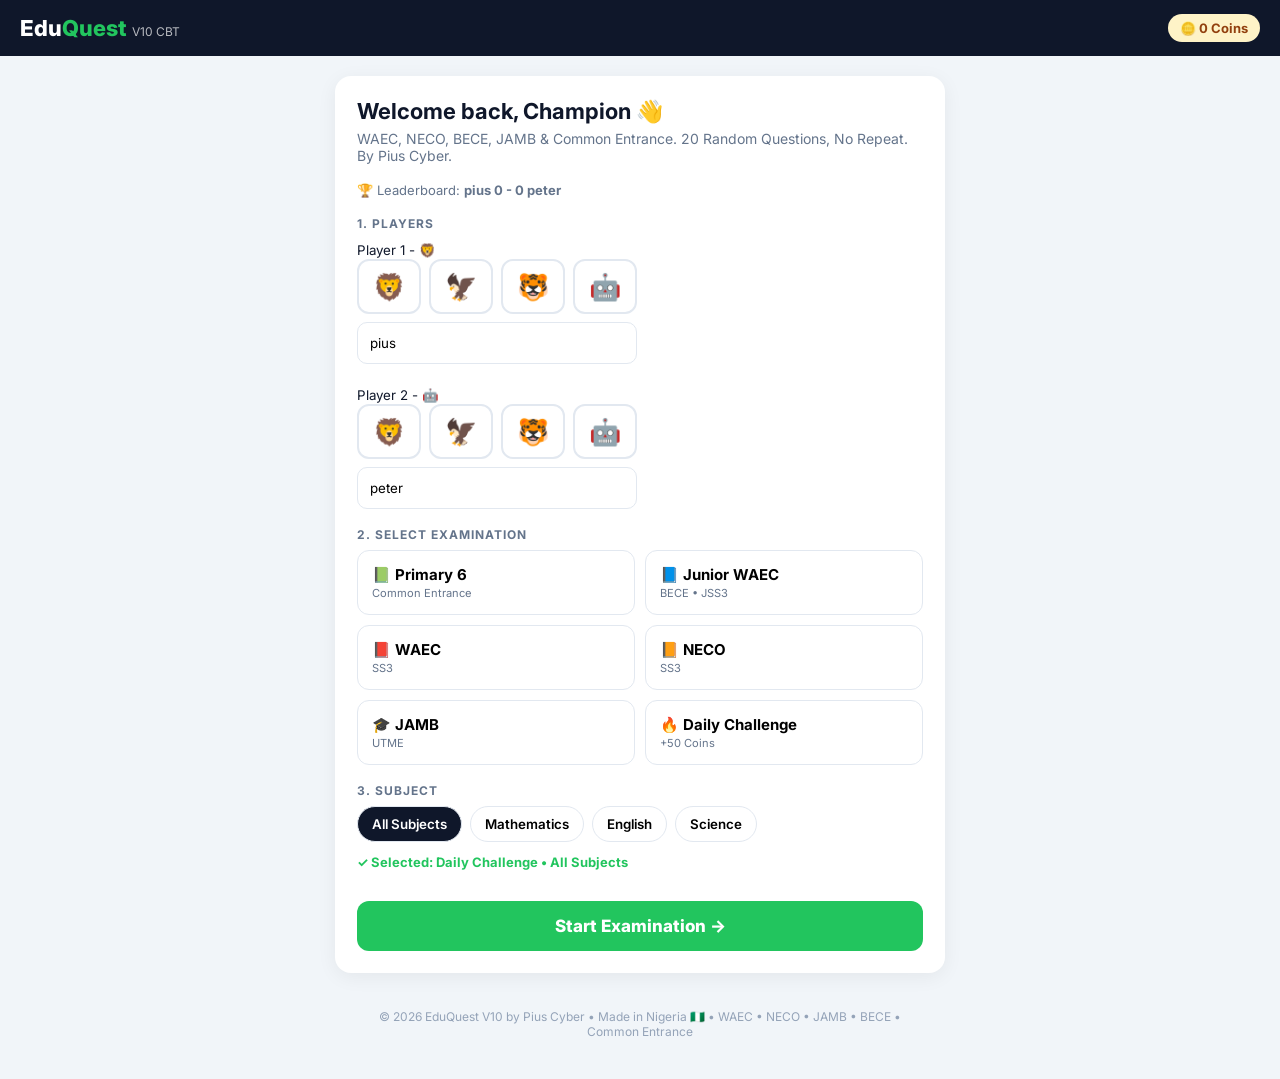
==== commit e6f635fb: "Update print statement from 'Hello' to 'Goodbye'" ====
--- a/game.html
+++ b/game.html
@@ -2,160 +2,131 @@
 <html>
 <head>
 <meta name="viewport" content="width=device-width, initial-scale=1">
-<title>EduQuest V7 - Pius Cyber</title>
+<title>EduQuest V10 | Professional CBT - By Pius Cyber</title>
+<link href="https://fonts.googleapis.com/css2?family=Inter:wght@400;600;800&display=swap" rel="stylesheet">
 <style>
-body{font-family:Arial;background:#6a0dad;color:white;text-align:center;padding:15px}
-.box{background:white;color:#333;border-radius:15px;padding:15px;max-width:500px;margin:auto}
-button{padding:10px 15px;margin:5px;border:none;border-radius:10px;background:#ffcc00;font-weight:bold;cursor:pointer}
-button:hover{background:#ffaa00}
-.avatar{font-size:35px;padding:10px;border:3px solid #ddd;border-radius:10px;background:white;cursor:pointer}
-.avatar.sel{border-color:#6a0dad;background:#ffcc00}
-.opt{display:block;width:100%;background:#eee;color:#333;margin:8px 0;text-align:left}
-#q{font-size:20px;font-weight:bold}
-.coin{background:#ffcc00;color:black;padding:5px 12px;border-radius:20px;font-weight:bold}
+*{box-sizing:border-box;font-family:'Inter',Arial,sans-serif}
+body{margin:0;background:#F1F5F9;color:#0F172A}
+header{background:#0F172A;color:white;padding:14px 20px;display:flex;justify-content:space-between;align-items:center;position:sticky;top:0}
+.logo{font-weight:800;font-size:22px} .logo span{color:#22C55E}
+.coin{background:#FEF3C7;color:#92400E;padding:6px 12px;border-radius:20px;font-weight:700;font-size:13px}
+.wrap{max-width:640px;margin:20px auto;padding:0 15px}
+.card{background:white;border-radius:16px;padding:22px;box-shadow:0 4px 20px rgba(0,0,0,0.06);margin-bottom:16px}
+h2{margin:0 0 6px;font-size:22px} p.sub{color:#64748B;margin:0 0 18px;font-size:14px}
+.label{font-size:12px;font-weight:700;letter-spacing:1px;color:#64748B;text-transform:uppercase;margin:18px 0 8px}
+.grid{display:grid;grid-template-columns:1fr 1fr;gap:10px}
+.examBtn{border:1px solid #E2E8F0;background:white;padding:14px;border-radius:12px;text-align:left;cursor:pointer}
+.examBtn b{display:block;font-size:15px} .examBtn small{color:#64748B}
+.examBtn.active{border:2px solid #22C55E;background:#F0FDF4}
+.avatarRow{display:flex;gap:8px}
+.avatar{font-size:26px;padding:10px 14px;border:2px solid #E2E8F0;border-radius:12px;background:white;cursor:pointer}
+input{width:100%;padding:12px;border:1px solid #E2E8F0;border-radius:10px;margin-top:8px}
+.subjectBtn{padding:9px 14px;border-radius:20px;border:1px solid #E2E8F0;background:white;cursor:pointer;font-weight:600}
+.subjectBtn.active{background:#0F172A;color:white}
+.startBtn{width:100%;padding:15px;background:#22C55E;color:white;border:none;border-radius:12px;font-size:17px;font-weight:800;cursor:pointer;margin-top:18px}
+.topBar{display:flex;justify-content:space-between;font-weight:700;font-size:14px;background:#0F172A;color:white;padding:12px 16px;border-radius:12px}
+.progress{height:8px;background:#E2E8F0;border-radius:10px;overflow:hidden;margin:14px 0}
+.progress div{height:100%;background:#22C55E;width:0%;transition:0.3s}
+#q{font-size:20px;font-weight:700;line-height:1.4}
+.opt{display:block;width:100%;padding:14px;background:#F8FAFC;border:1.5px solid #CBD5E1;border-radius:12px;margin:8px 0;text-align:left;cursor:pointer;font-size:16px;font-weight:600;color:#0F172A}
+.opt:hover{border-color:#0F172A;background:white}
+.toolBtn{padding:10px 14px;border-radius:10px;border:1px solid #E2E8F0;background:white;font-weight:700;cursor:pointer}
+.shareBtn{width:100%;padding:14px;background:#25D366;color:white;border:none;border-radius:12px;font-weight:800;cursor:pointer}
+.againBtn{width:100%;padding:14px;background:#0F172A;color:white;border:none;border-radius:12px;font-weight:800;cursor:pointer;margin-top:10px}
+.badge{display:inline-block;background:#DCFCE7;color:#166534;padding:6px 12px;border-radius:20px;font-weight:700;font-size:13px}
+.footer{text-align:center;color:#94A3B8;font-size:12px;padding:20px}
 </style>
 </head>
 <body>
-<h1>🎮 EduQuest V7 🔥</h1>
-<p>By Pius Cyber | <span class="coin">🪙 <span id="coins">0</span> Coins</span> | 🏆 Daily: <span id="daily">Play Daily = +50 Coins</span></p>
-
-<div class="box" id="setup">
-<h3>👤 Choose Your Avatar</h3>
-<div>
-<button class="avatar" onclick="pickAvatar('🦁',this)">🦁</button>
-<button class="avatar" onclick="pickAvatar('🦅',this)">🦅</button>
-<button class="avatar" onclick="pickAvatar('🐯',this)">🐯</button>
-<button class="avatar" onclick="pickAvatar('🤖',this)">🤖</button>
+<header><div class="logo">Edu<span>Quest</span> <small style="font-weight:400;font-size:12px;opacity:0.7">V10 CBT</small></div><div class="coin">🪙 <span id="coins">0</span> Coins</div></header>
+<div class="wrap">
+<div class="card" id="setup">
+<h2>Welcome back, Champion 👋</h2>
+<p class="sub">WAEC, NECO, BECE, JAMB & Common Entrance. 20 Random Questions, No Repeat. By Pius Cyber.</p>
+<p style="font-size:13px;color:#64748B">🏆 Leaderboard: <b id="board"></b></p>
+<div class="label">1. Players</div>
+<div style="display:flex;gap:20px;flex-wrap:wrap">
+<div><small>Player 1 - <span id="av1">🦁</span></small><div class="avatarRow"><button class="avatar" onclick="pickAvatar(1,'🦁',this)">🦁</button><button class="avatar" onclick="pickAvatar(1,'🦅',this)">🦅</button><button class="avatar" onclick="pickAvatar(1,'🐯',this)">🐯</button><button class="avatar" onclick="pickAvatar(1,'🤖',this)">🤖</button></div><input id="p1" value="pius"></div>
+<div><small>Player 2 - <span id="av2">🤖</span></small><div class="avatarRow"><button class="avatar" onclick="pickAvatar(2,'🦁',this)">🦁</button><button class="avatar" onclick="pickAvatar(2,'🦅',this)">🦅</button><button class="avatar" onclick="pickAvatar(2,'🐯',this)">🐯</button><button class="avatar" onclick="pickAvatar(2,'🤖',this)">🤖</button></div><input id="p2" value="peter"></div>
 </div>
-<p>Player 1: <span id="av1">🦁</span> <input id="p1" placeholder="Player 1 name" value="Pius"></p>
-<p>Player 2: <span id="av2">🤖</span> <input id="p2" placeholder="Player 2 name" value="Paul"></p>
-
-<h3>🎯 Choose Mode</h3>
-<button onclick="setMode('normal')">📚 Normal Mode</button>
-<button onclick="setMode('jamb')">🎓 JAMB MODE (20 Qs)</button>
-<button onclick="setMode('daily')">🔥 DAILY CHALLENGE (+50 Coins)</button>
-<p id="modeTxt">Mode: Normal</p>
-
-<h3>📖 Subject</h3>
-<button onclick="setSub('Maths')">Maths</button>
-<button onclick="setSub('English')">English</button>
-<button onclick="setSub('Science')">Science</button>
-<button onclick="setSub('Mixed')">Mixed</button>
-<p id="subTxt">Subject: Mixed</p>
-
-<button style="background:#00ff88;font-size:18px" onclick="startGame()">▶ START V7 GAME</button>
+<div class="label">2. Select Examination</div>
+<div class="grid">
+<button class="examBtn" onclick="setExam('primary',this)"><b>📗 Primary 6</b><small>Common Entrance</small></button>
+<button class="examBtn" onclick="setExam('junior',this)"><b>📘 Junior WAEC</b><small>BECE • JSS3</small></button>
+<button class="examBtn" onclick="setExam('waec',this)"><b>📕 WAEC</b><small>SS3</small></button>
+<button class="examBtn" onclick="setExam('neco',this)"><b>📙 NECO</b><small>SS3</small></button>
+<button class="examBtn" onclick="setExam('jamb',this)"><b>🎓 JAMB</b><small>UTME</small></button>
+<button class="examBtn" onclick="setExam('daily',this)"><b>🔥 Daily Challenge</b><small>+50 Coins</small></button>
 </div>
-
-<div class="box" id="game" style="display:none">
-<p id="topInfo"></p>
-<p>⏰ Time: <span id="timer">60</span>s | ❤️ Lives: <span id="lives">3</span> | Score: <span id="score">0</span></p>
-<p id="q"></p>
-<div id="opts"></div>
-<button onclick="buyLife()">🪙 Buy Life - 30 Coins</button>
-<button onclick="use5050()">⚡ 50/50 - 10 Coins</button>
+<div class="label">3. Subject</div>
+<div style="display:flex;gap:8px;flex-wrap:wrap"><button class="subjectBtn active" onclick="setSub('Mixed',this)">All Subjects</button><button class="subjectBtn" onclick="setSub('Maths',this)">Mathematics</button><button class="subjectBtn" onclick="setSub('English',this)">English</button><button class="subjectBtn" onclick="setSub('Science',this)">Science</button></div>
+<p id="modeTxt" style="font-size:13px;color:#22C55E;font-weight:700;margin-top:12px">✓ Selected: Daily Challenge • All Subjects</p>
+<button class="startBtn" onclick="startGame()">Start Examination →</button>
 </div>
-
-<div class="box" id="over" style="display:none">
-<h2 id="overTitle">Game Over!</h2>
-<p id="finalScore" style="font-size:22px"></p>
-<p id="jambScore"></p>
-<button style="background:#25D366;color:white" onclick="shareScore()">📱 Share Score for WhatsApp</button><br>
-<button onclick="location.reload()">🔄 Play Again</button>
+<div class="card" id="game" style="display:none">
+<div class="topBar"><span id="topInfo"></span><span>⏰ <span id="timer">60</span></span></div>
+<div class="progress"><div id="prog"></div></div>
+<p style="display:flex;justify-content:space-between;font-size:13px;color:#64748B"><span>❤️ Lives: <b id="lives">3</b></span><span>Score: <b id="score">0</b></span><span>Turn: <b id="turnTxt"></b></span></p>
+<p id="q"></p><div id="opts"></div>
+<div style="display:flex;gap:8px;margin-top:12px"><button class="toolBtn" onclick="buyLife()">🪙 Buy Life (30)</button><button class="toolBtn" onclick="use5050()">⚡ 50/50 (10)</button></div>
 </div>
-
+<div class="card" id="over" style="display:none;text-align:center">
+<span class="badge" id="examBadge">RESULT</span>
+<h2 style="margin-top:14px">Examination Complete</h2>
+<p id="finalScore" style="font-size:16px"></p>
+<p id="examResult" style="font-weight:800;font-size:18px"></p>
+<p id="gradeDetail" style="color:#64748B;font-size:14px"></p>
+<button class="shareBtn" onclick="shareScore()">📱 Share Result on WhatsApp</button>
+<button class="againBtn" onclick="location.reload()">↺ Take Another Exam</button>
+</div>
+<div class="footer">© 2026 EduQuest V10 by Pius Cyber • Made in Nigeria 🇳🇬 • WAEC • NECO • JAMB • BECE • Common Entrance</div>
+</div>
 <script>
-let coins = parseInt(localStorage.getItem('eq_coins')||'0');
-let av1='🦁', av2='🤖', mode='normal', subject='Mixed';
-let score=0, lives=3, qIndex=0, timeLeft=60, timerInt, currentQ;
+let coins=parseInt(localStorage.getItem('eq_coins')||'0');
+let wins=JSON.parse(localStorage.getItem('eq_wins')||'{"pius":0,"peter":0}');
+let av1='🦁',av2='🤖',mode='daily',subject='Mixed',lives=3,qIndex=0,timeLeft=60,timerInt,currentQ,turn=1,scores={1:0,2:0};
+let shuffledQueue=[],totalQ=0,QUESTIONS_PER_EXAM=20;
 document.getElementById('coins').innerText=coins;
-
-let bank=[
-{q:"2 + 3 = ?",a:["4","5","6","7"],c:1,sub:"Maths"},
-{q:"What is 10 x 5?",a:["40","50","60","15"],c:1,sub:"Maths"},
-{q:"Capital of Nigeria?",a:["Lagos","Abuja","Kano","Ibadan"],c:1,sub:"English"},
-{q:"Plural of 'child'?",a:["Childs","Children","Childes","Childrens"],c:1,sub:"English"},
-{q:"H2O is?",a:["Salt","Water","Oxygen","Fire"],c:1,sub:"Science"},
-{q:"Planet we live on?",a:["Mars","Venus","Earth","Jupiter"],c:2,sub:"Science"},
-{q:"5 x 5 = ?",a:["20","25","30","15"],c:1,sub:"Maths"},
-{q:"Largest ocean?",a:["Atlantic","Indian","Pacific","Arctic"],c:2,sub:"Science"},
-{q:"Synonym of 'Happy'?",a:["Sad","Joyful","Angry","Tired"],c:1,sub:"English"},
-{q:"What is 100 / 4?",a:["20","25","30","40"],c:1,sub:"Maths"}
-];
-
-function sound(type){
-  try{
-    let ctx=new (window.AudioContext||window.webkitAudioContext)();
-    let o=ctx.createOscillator(); o.connect(ctx.destination);
-    o.frequency.value = type=='good'?880:200;
-    o.type='sine'; o.start(); setTimeout(()=>o.stop(), type=='good'?300:500);
-  }catch(e){}
-}
-function pickAvatar(a,el){
-  av1=a; document.getElementById('av1').innerText=a;
-  document.querySelectorAll('.avatar').forEach(b=>b.classList.remove('sel'));
-  el.classList.add('sel'); sound('good');
-}
-function setMode(m){mode=m; document.getElementById('modeTxt').innerText='Mode: '+m; sound('good');}
-function setSub(s){subject=s; document.getElementById('subTxt').innerText='Subject: '+s; sound('good');}
-function saveCoins(){localStorage.setItem('eq_coins',coins); document.getElementById('coins').innerText=coins;}
-
-function startGame(){
-  document.getElementById('setup').style.display='none';
-  document.getElementById('game').style.display='block';
-  if(mode=='jamb'){timeLeft=600; document.getElementById('timer').innerText='JAMB 10:00';}
-  if(mode=='daily'){document.getElementById('daily').innerText='Daily Active!';}
-  nextQ();
-  timerInt=setInterval(()=>{
-    timeLeft--; 
-    if(mode=='jamb'){let m=Math.floor(timeLeft/60), s=timeLeft%60; document.getElementById('timer').innerText=m+':'+(s<10?'0':'')+s;}
-    else document.getElementById('timer').innerText=timeLeft;
-    if(timeLeft<=0) endGame();
-  },1000);
-}
-function nextQ(){
-  let pool = subject=='Mixed'?bank:bank.filter(x=>x.sub==subject);
-  if(pool.length==0) pool=bank;
-  currentQ=pool[qIndex % pool.length]; qIndex++;
-  let p1=document.getElementById('p1').value||'Pius';
-  document.getElementById('topInfo').innerText=av1+' '+p1+' | Mode: '+mode.toUpperCase();
-  document.getElementById('q').innerText=currentQ.q;
-  document.getElementById('score').innerText=score;
-  document.getElementById('lives').innerText=lives;
-  let html='';
-  currentQ.a.forEach((opt,i)=>{html+=`<button class="opt" onclick="answer(${i},this)">${opt}</button>`});
-  document.getElementById('opts').innerHTML=html;
-}
-function answer(i,btn){
-  if(i==currentQ.c){score+=100; coins+=10; saveCoins(); sound('good'); btn.style.background='#00ff88';}
-  else{lives--; sound('bad'); btn.style.background='#ff4444'; if(lives<=0){endGame(); return;}}
-  setTimeout(nextQ,600);
-}
-function buyLife(){
-  if(coins>=30){coins-=30; lives++; saveCoins(); document.getElementById('lives').innerText=lives; sound('good'); alert('Life bought! ❤️');}
-  else alert('You need 30 coins! Answer more questions!');
-}
-function use5050(){
-  if(coins>=10){coins-=10; saveCoins(); let btns=document.querySelectorAll('.opt'); let wrong=[]; btns.forEach((b,idx)=>{if(idx!=currentQ.c) wrong.push(b)}); wrong[0].style.display='none'; wrong[1].style.display='none'; sound('good');}
-  else alert('Need 10 coins!');
-}
-function endGame(){
-  clearInterval(timerInt);
-  document.getElementById('game').style.display='none';
-  document.getElementById('over').style.display='block';
-  let bonus = mode=='daily'?50:0; coins+=bonus; saveCoins();
-  let p1=document.getElementById('p1').value||'Pius';
-  document.getElementById('finalScore').innerText=av1+' '+p1+' scored '+score+' points! 🪙 Coins: '+coins;
-  if(mode=='jamb'){
-    let jamb = Math.round(score/100*20); // 20 per Q = 400 max
-    let msg = jamb>=280?'🔥 You go pass UNILAG!':jamb>=200?'Good! You fit enter Uni!':'Keep practicing, you go pass!';
-    document.getElementById('jambScore').innerText='🎓 JAMB SCORE: '+jamb+'/400 - '+msg;
-  }
-  window._final = score;
-}
+document.getElementById('board').innerText='pius '+(wins.pius||0)+' - '+(wins.peter||0)+' peter';
+function sound(t){try{let c=new (window.AudioContext||window.webkitAudioContext)();let o=c.createOscillator();o.connect(c.destination);o.frequency.value=t=='good'?880:200;o.start();setTimeout(()=>o.stop(),t=='good'?250:400);}catch(e){}}
+function pickAvatar(p,a,el){if(p==1){av1=a;document.getElementById('av1').innerText=a;}else{av2=a;document.getElementById('av2').innerText=a;}sound('good');}
+function setExam(m,el){mode=m;document.querySelectorAll('.examBtn').forEach(b=>b.classList.remove('active'));if(el)el.classList.add('active');document.getElementById('modeTxt').innerText='✓ Selected: '+m.toUpperCase()+' • '+subject;sound('good');}
+function setSub(s,el){subject=s;document.querySelectorAll('.subjectBtn').forEach(b=>b.classList.remove('active'));if(el)el.classList.add('active');document.getElementById('modeTxt').innerText='✓ Selected: '+mode.toUpperCase()+' • '+s;sound('good');}
+function saveCoins(){localStorage.setItem('eq_coins',coins);document.getElementById('coins').innerText=coins;}
+// BIG BANK - 30+ QUESTIONS PER EXAM
+let Q={
+primary:[
+{q:"5 + 7 = ?",a:["10","12","13","11"],c:1,sub:"Maths"},{q:"9 - 4 = ?",a:["5","6","4","3"],c:0,sub:"Maths"},{q:"3 x 4 = ?",a:["10","12","14","7"],c:1,sub:"Maths"},{q:"20 / 4 = ?",a:["4","5","6","2"],c:1,sub:"Maths"},{q:"Capital of Nigeria?",a:["Lagos","Abuja","Enugu","Kano"],c:1,sub:"English"},{q:"Animal says 'meow'?",a:["Dog","Cat","Goat","Cow"],c:1,sub:"Science"},{q:"Days in a week?",a:["5","6","7","8"],c:2,sub:"Maths"},{q:"First letter of alphabet?",a:["B","A","C","D"],c:1,sub:"English"},{q:"Colour of Nigerian flag?",a:["Green White Green","Red White","Blue White","Green Yellow"],c:0,sub:"Science"},{q:"Dog has how many legs?",a:["2","3","4","6"],c:2,sub:"Science"},{q:"Opposite of 'Hot'?",a:["Warm","Cold","Big","Fast"],c:1,sub:"English"},{q:"10 + 15 = ?",a:["20","25","30","15"],c:1,sub:"Maths"},{q:"6 x 6 = ?",a:["36","30","32","42"],c:0,sub:"Maths"},{q:"100 - 25 = ?",a:["65","75","85","70"],c:1,sub:"Maths"},{q:"Which is a fruit?",a:["Carrot","Mango","Cabbage","Potato"],c:1,sub:"Science"},{q:"Plural of 'Boy'?",a:["Boys","Boyses","Boyes","Boies"],c:0,sub:"English"},{q:"How many months in a year?",a:["10","11","12","13"],c:2,sub:"Maths"},{q:"Sun rises from?",a:["West","East","North","South"],c:1,sub:"Science"},{q:"Opposite of 'Big'?",a:["Large","Small","Tall","Wide"],c:1,sub:"English"},{q:"50 + 50 = ?",a:["90","100","110","80"],c:1,sub:"Maths"},{q:"Which animal flies?",a:["Dog","Bird","Cat","Fish"],c:1,sub:"Science"},{q:"Past tense of 'Eat'?",a:["Eated","Ate","Eaten","Eating"],c:1,sub:"English"},{q:"7 + 8 = ?",a:["14","15","16","13"],c:1,sub:"Maths"},{q:"Colour of banana?",a:["Red","Yellow","Blue","Black"],c:1,sub:"Science"},{q:"What is 2 + 2 + 2?",a:["4","6","8","5"],c:1,sub:"Maths"},{q:"First month of year?",a:["February","January","March","December"],c:1,sub:"English"},{q:"How many hours in a day?",a:["12","24","48","36"],c:1,sub:"Science"},{q:"9 x 3 = ?",a:["27","24","21","30"],c:0,sub:"Maths"},{q:"Which is vowel?",a:["B","C","A","D"],c:2,sub:"English"},{q:"Water is?",a:["Solid","Liquid","Gas","None"],c:1,sub:"Science"}
+],
+junior:[
+{q:"2x + 4 = 10, x = ?",a:["2","3","4","5"],c:1,sub:"Maths"},{q:"Past tense of 'go'?",a:["Goed","Went","Gone","Going"],c:1,sub:"English"},{q:"Symbol for water?",a:["CO2","H2O","O2","NaCl"],c:1,sub:"Science"},{q:"Largest state by area?",a:["Lagos","Kano","Niger","Borno"],c:2,sub:"English"},{q:"15% of 200?",a:["20","30","25","15"],c:1,sub:"Maths"},{q:"Photosynthesis in?",a:["Root","Leaf","Stem","Flower"],c:1,sub:"Science"},{q:"7² = ?",a:["14","49","21","77"],c:1,sub:"Maths"},{q:"Plural of 'woman'?",a:["Womans","Women","Womens","Womanes"],c:1,sub:"English"},{q:"Closest planet to sun?",a:["Venus","Mercury","Mars","Earth"],c:1,sub:"Science"},{q:"100 - 37 = ?",a:["63","73","67","53"],c:0,sub:"Maths"},{q:"Synonym of 'Brave'?",a:["Coward","Fearless","Weak","Sad"],c:1,sub:"English"},{q:"Gas we breathe in?",a:["Carbon Dioxide","Oxygen","Nitrogen","Smoke"],c:1,sub:"Science"},{q:"Solve: 3x = 21, x = ?",a:["6","7","8","9"],c:1,sub:"Maths"},{q:"Opposite of 'Ancient'?",a:["Old","Modern","Past","Early"],c:1,sub:"English"},{q:"Which is a prime number?",a:["4","6","7","8"],c:2,sub:"Maths"},{q:"Largest ocean?",a:["Atlantic","Indian","Pacific","Arctic"],c:2,sub:"Science"},{q:"Correct spelling?",a:["Recieve","Receive","Recive","Receve"],c:1,sub:"English"},{q:"What is 12²?",a:["124","144","132","120"],c:1,sub:"Maths"},{q:"Force unit?",a:["Joule","Newton","Watt","Volt"],c:1,sub:"Science"},{q:"Past tense of 'Buy'?",a:["Buyed","Bought","Buying","Buys"],c:1,sub:"English"},{q:"What is 2/3 of 12?",a:["6","8","9","4"],c:1,sub:"Maths"},{q:"Capital of Ghana?",a:["Accra","Lagos","Kumasi","Abuja"],c:0,sub:"English"},{q:"Which gas do plants need?",a:["Oxygen","Carbon Dioxide","Nitrogen","Hydrogen"],c:1,sub:"Science"},{q:"LCM of 4 and 6?",a:["8","12","10","24"],c:1,sub:"Maths"},{q:"Synonym of 'Happy'?",a:["Sad","Joyful","Angry","Tired"],c:1,sub:"English"},{q:"Human body temperature?",a:["37°C","40°C","30°C","25°C"],c:0,sub:"Science"},{q:"What is 5! (5 factorial)?",a:["20","60","120","100"],c:2,sub:"Maths"},{q:"Antonym of 'Rich'?",a:["Poor","Big","Tall","Happy"],c:0,sub:"English"},{q:"Chemical symbol for Gold?",a:["Ag","Au","Gd","Go"],c:1,sub:"Science"},{q:"What is 81 / 9?",a:["8","9","7","11"],c:1,sub:"Maths"}
+],
+waec:[
+{q:"x + 5 = 12, x = ?",a:["5","6","7","8"],c:2,sub:"Maths"},{q:"She ___ to school yesterday.",a:["go","goes","went","gone"],c:2,sub:"English"},{q:"Organ pumps blood?",a:["Liver","Lung","Heart","Kidney"],c:2,sub:"Science"},{q:"3² + 4² = ?",a:["25","12","20","7"],c:0,sub:"Maths"},{q:"Antonym of 'Brave'?",a:["Bold","Coward","Strong","Fearless"],c:1,sub:"English"},{q:"Force = ?",a:["Mass x Speed","Mass x Acceleration","Mass + Speed","Mass / Time"],c:1,sub:"Science"},{q:"5x = 35, x = ?",a:["5","6","7","8"],c:2,sub:"Maths"},{q:"Correct spelling",a:["Occassion","Occasion","Ocasion","Occason"],c:1,sub:"English"},{q:"Formula for Salt?",a:["H2O","NaCl","CO2","O2"],c:1,sub:"Science"},{q:"12 x 8 = ?",a:["86","96","106","88"],c:1,sub:"Maths"},{q:"'He is ___ honest man'",a:["a","an","the","some"],c:1,sub:"English"},{q:"Organ filters blood?",a:["Heart","Liver","Kidney","Lung"],c:2,sub:"Science"},{q:"Solve: 2x - 3 = 7",a:["4","5","6","3"],c:1,sub:"Maths"},{q:"Synonym of 'Abundant'?",a:["Scarce","Plentiful","Small","Rare"],c:1,sub:"English"},{q:"Speed = ?",a:["Distance/Time","Time/Distance","Distance x Time","Mass/Time"],c:0,sub:"Science"},{q:"Square root of 625?",a:["15","25","35","20"],c:1,sub:"Maths"},{q:"Past tense of 'Teach'?",a:["Teached","Taught","Teaching","Teaches"],c:1,sub:"English"},{q:"Which is acid?",a:["NaOH","HCl","NaCl","Water"],c:1,sub:"Science"},{q:"If y = 3x + 2, x=2, y=?",a:["6","8","10","5"],c:1,sub:"Maths"},{q:"Opposite of 'Expand'?",a:["Grow","Contract","Increase","Extend"],c:1,sub:"English"},{q:"Energy unit?",a:["Watt","Joule","Volt","Ampere"],c:1,sub:"Science"},{q:"What is 15% of 300?",a:["30","45","50","35"],c:1,sub:"Maths"},{q:"Choose correct: '___ going to school'",a:["Their","They're","There","Thier"],c:1,sub:"English"},{q:"Photosynthesis produces?",a:["CO2","Oxygen","Nitrogen","Hydrogen"],c:1,sub:"Science"},{q:"What is 10³?",a:["100","1000","10000","30"],c:1,sub:"Maths"},{q:"Nigeria independence year?",a:["1960","1963","1970","1959"],c:0,sub:"English"},{q:"Which is a mammal?",a:["Shark","Dog","Lizard","Frog"],c:1,sub:"Science"},{q:"Simplify: 4(2x+3)",a:["8x+12","8x+3","6x+12","8x+7"],c:0,sub:"Maths"},{q:"Antonym of 'Generous'?",a:["Kind","Stingy","Nice","Rich"],c:1,sub:"English"},{q:"Boiling point of water?",a:["90°C","100°C","80°C","120°C"],c:1,sub:"Science"}
+],
+neco:[
+{q:"2/4 simplest form?",a:["1/2","2/2","1/4","2/3"],c:0,sub:"Maths"},{q:"'He is ___ honest man'",a:["a","an","the","some"],c:1,sub:"English"},{q:"Powerhouse of cell?",a:["Nucleus","Mitochondria","Ribosome","Golgi"],c:1,sub:"Science"},{q:"Nigeria independence?",a:["1960","1963","1970","1959"],c:0,sub:"English"},{q:"√144 = ?",a:["11","12","14","16"],c:1,sub:"Maths"},{q:"Gas plants absorb?",a:["Oxygen","Carbon Dioxide","Nitrogen","Hydrogen"],c:1,sub:"Science"},{q:"15 x 3 = ?",a:["35","45","55","40"],c:1,sub:"Maths"},{q:"Past tense of 'write'?",a:["Writed","Wrote","Written","Writing"],c:1,sub:"English"},{q:"Boiling point water?",a:["90°C","100°C","80°C","120°C"],c:1,sub:"Science"},{q:"81 / 9 = ?",a:["8","9","7","11"],c:1,sub:"Maths"},{q:"Opposite of 'Rich'?",a:["Poor","Big","Tall","Happy"],c:0,sub:"English"},{q:"Which is mammal?",a:["Shark","Dog","Lizard","Frog"],c:1,sub:"Science"},{q:"What is 7 x 9?",a:["63","56","72","60"],c:0,sub:"Maths"},{q:"Synonym of 'Fast'?",a:["Slow","Quick","Late","Weak"],c:1,sub:"English"},{q:"Chemical symbol for Iron?",a:["Ir","Fe","In","Io"],c:1,sub:"Science"},{q:"What is 20²?",a:["200","400","40","2000"],c:1,sub:"Maths"},{q:"Correct: 'She ___ beautiful'",a:["are","is","were","be"],c:1,sub:"English"},{q:"Which planet is red?",a:["Venus","Mars","Jupiter","Saturn"],c:1,sub:"Science"},{q:"Solve: x + 9 = 20",a:["9","11","10","12"],c:1,sub:"Maths"},{q:"Plural of 'Child'?",a:["Childs","Children","Childes","Childrens"],c:1,sub:"English"},{q:"H2O is?",a:["Salt","Water","Oxygen","Fire"],c:1,sub:"Science"},{q:"What is 1000 / 10?",a:["10","100","1000","50"],c:1,sub:"Maths"},{q:"Antonym of 'Love'?",a:["Like","Hate","Enjoy","Care"],c:1,sub:"English"},{q:"Which organ helps breathing?",a:["Heart","Lung","Liver","Kidney"],c:1,sub:"Science"},{q:"What is 3³?",a:["9","27","18","12"],c:1,sub:"Maths"},{q:"Past tense of 'Sing'?",a:["Singed","Sang","Sung","Singing"],c:1,sub:"English"},{q:"Largest organ in body?",a:["Heart","Skin","Liver","Lung"],c:1,sub:"Science"},{q:"What is 60% of 100?",a:["40","60","50","70"],c:1,sub:"Maths"},{q:"Synonym of 'Brave'?",a:["Coward","Bold","Weak","Sad"],c:1,sub:"English"},{q:"Which gas is in balloon?",a:["Oxygen","Helium","Nitrogen","CO2"],c:1,sub:"Science"}
+],
+jamb:[
+{q:"If log 10=1, log 100=?",a:["1","2","3","10"],c:1,sub:"Maths"},{q:"Nearest to 'Abandon'",a:["Keep","Leave","Hold","Love"],c:1,sub:"English"},{q:"Atomic number Carbon?",a:["4","6","8","12"],c:1,sub:"Science"},{q:"JAMB total score?",a:["200","300","400","500"],c:2,sub:"English"},{q:"Derivative of x²?",a:["x","2x","x²","2"],c:1,sub:"Maths"},{q:"DNA full meaning?",a:["Deoxyribonucleic Acid","Diribonucleic Acid","Deoxy Acid","None"],c:0,sub:"Science"},{q:"2³ = ?",a:["6","8","9","4"],c:1,sub:"Maths"},{q:"Antonym of 'Ancient'?",a:["Old","Modern","Past","Early"],c:1,sub:"English"},{q:"Speed of light?",a:["300,000 km/s","150,000 km/s","100,000 km/s","500,000 km/s"],c:0,sub:"Science"},{q:"If 2x=18, x=?",a:["8","9","10","7"],c:1,sub:"Maths"},{q:"Which is correct?",a:["Their going","They're going","There going","Their go"],c:1,sub:"English"},{q:"H2SO4 is?",a:["Hydrochloric Acid","Sulphuric Acid","Nitric Acid","Acetic Acid"],c:1,sub:"Science"},{q:"Integral of 2x?",a:["x²","2x²","x","2"],c:0,sub:"Maths"},{q:"Synonym of 'Candid'?",a:["Rude","Honest","Proud","Shy"],c:1,sub:"English"},{q:"Which is vector?",a:["Speed","Velocity","Distance","Mass"],c:1,sub:"Science"},{q:"If x²=49, x=?",a:["6","7","8","9"],c:1,sub:"Maths"},{q:"Opposite of 'Expand'?",a:["Grow","Contract","Increase","Extend"],c:1,sub:"English"},{q:"Unit of current?",a:["Volt","Ampere","Ohm","Watt"],c:1,sub:"Science"},{q:"What is 5! ?",a:["20","60","120","100"],c:2,sub:"Maths"},{q:"Choose correct spelling",a:["Accomodation","Accommodation","Accomodotion","Accomadation"],c:1,sub:"English"},{q:"pH of neutral solution?",a:["5","6","7","8"],c:2,sub:"Science"},{q:"Log 1000 = ?",a:["2","3","4","10"],c:1,sub:"Maths"},{q:"Nearest to 'Enormous'?",a:["Tiny","Huge","Small","Little"],c:1,sub:"English"},{q:"Which organ produces insulin?",a:["Liver","Pancreas","Kidney","Heart"],c:1,sub:"Science"},{q:"Solve: 3x+2=14",a:["3","4","5","6"],c:1,sub:"Maths"},{q:"Antonym of 'Scarce'?",a:["Rare","Abundant","Few","Little"],c:1,sub:"English"},{q:"Which is noble gas?",a:["Oxygen","Argon","Nitrogen","Hydrogen"],c:1,sub:"Science"},{q:"What is 0.5 x 0.5?",a:["0.25","0.5","1","0.1"],c:0,sub:"Maths"},{q:"Past participle of 'Break'?",a:["Broke","Broken","Breaking","Breaked"],c:1,sub:"English"},{q:"Force unit?",a:["Joule","Newton","Watt","Volt"],c:1,sub:"Science"}
+],
+daily:[
+{q:"5 x 5 = ?",a:["20","25","30","15"],c:1,sub:"Maths"},{q:"Largest ocean?",a:["Atlantic","Indian","Pacific","Arctic"],c:2,sub:"Science"},{q:"Synonym of Happy?",a:["Sad","Joyful","Angry","Tired"],c:1,sub:"English"},{q:"Capital of Ghana?",a:["Accra","Lagos","Abuja","Kumasi"],c:0,sub:"English"},{q:"100 / 5 = ?",a:["10","20","25","15"],c:1,sub:"Maths"},{q:"Colour of sky?",a:["Green","Blue","Red","Yellow"],c:1,sub:"Science"},{q:"7 + 9 = ?",a:["15","16","17","14"],c:1,sub:"Maths"},{q:"Which animal barks?",a:["Cat","Dog","Goat","Cow"],c:1,sub:"Science"},{q:"Opposite of 'Day'?",a:["Morning","Night","Evening","Noon"],c:1,sub:"English"},{q:"What is 8 x 7?",a:["54","56","48","64"],c:1,sub:"Maths"}
+]
+};
+function shuffle(arr){let a=[...arr];for(let i=a.length-1;i>0;i--){let j=Math.floor(Math.random()*(i+1));[a[i],a[j]]=[a[j],a[i]];}return a;}
+function getPool(){let b=Q[mode]||Q.daily;let p=subject=='Mixed'?b:b.filter(x=>x.sub==subject);return p.length?p:b;}
+function startGame(){document.getElementById('setup').style.display='none';document.getElementById('game').style.display='block';let pool=getPool();shuffledQueue=shuffle(pool).slice(0,QUESTIONS_PER_EXAM);totalQ=shuffledQueue.length;qIndex=0;scores={1:0,2:0};lives=3;if(mode=='jamb'||mode=='waec'||mode=='neco')timeLeft=600;else if(mode=='junior')timeLeft=300;else if(mode=='primary')timeLeft=180;else timeLeft=60;nextQ();timerInt=setInterval(()=>{timeLeft--;let t=document.getElementById('timer');if(timeLeft>60){let m=Math.floor(timeLeft/60),s=timeLeft%60;t.innerText=m+':'+(s<10?'0':'')+s;}else t.innerText=timeLeft+'s';if(timeLeft<=0)endGame();},1000);}
+function nextQ(){if(qIndex>=shuffledQueue.length){endGame();return;}currentQ=shuffledQueue[qIndex];qIndex++;document.getElementById('prog').style.width=Math.min(100,(qIndex/totalQ)*100)+'%';let n1=document.getElementById('p1').value||'pius',n2=document.getElementById('p2').value||'peter';let curAv=turn==1?av1:av2,curName=turn==1?n1:n2;document.getElementById('topInfo').innerText=curAv+' '+curName+' • '+mode.toUpperCase()+' • Q'+qIndex+'/'+totalQ;document.getElementById('turnTxt').innerText=curAv+' '+curName;document.getElementById('q').innerText='Q'+qIndex+': '+currentQ.q;document.getElementById('score').innerText=scores[turn];document.getElementById('lives').innerText=lives;let h='';currentQ.a.forEach((o,i)=>{h+=`<button class="opt" onclick="answer(${i},this)"><b>${'ABCD'[i]}.</b> ${o}</button>`});document.getElementById('opts').innerHTML=h;}
+function answer(i,btn){if(i==currentQ.c){scores[turn]+=100;coins+=10;saveCoins();sound('good');btn.style.background='#DCFCE7';btn.style.borderColor='#22C55E';}else{lives--;sound('bad');btn.style.background='#FEE2E2';if(lives<=0){endGame();return;}}turn=turn==1?2:1;setTimeout(nextQ,500);}
+function buyLife(){if(coins>=30){coins-=30;lives++;saveCoins();document.getElementById('lives').innerText=lives;sound('good');}else alert('Need 30 coins!');}
+function use5050(){if(coins>=10){coins-=10;saveCoins();let b=document.querySelectorAll('.opt');let w=[];b.forEach((x,idx)=>{if(idx!=currentQ.c)w.push(x)});w[0].style.display='none';w[1].style.display='none';sound('good');}else alert('Need 10 coins!');}
+function getGrade(){let total=Math.max(scores[1],scores[2]);let grade='',jambScore=0;if(mode=='jamb'){jambScore=Math.round(total/2000*400);grade=jambScore>=280?'Excellent - You go pass! 🔥':jambScore>=200?'Good - You fit enter Uni!':'Keep practicing!';return {grade,detail:'JAMB Score: '+jambScore+'/400',jambScore};}else if(mode=='waec'||mode=='neco'){grade=total>=1500?'A1 - EXCELLENT! 🏆':total>=1000?'B2 - Very Good!':total>=500?'C4 - Credit!':'Keep Reading!';return {grade,detail:mode.toUpperCase()+' Grade: '+grade.split(' - ')[0],jambScore:0};}else if(mode=='junior'){grade=total>=1200?'PASS - Welcome to SS1! 🎉':'Try Again!';return {grade,detail:'BECE Result: '+grade,jambScore:0};}else if(mode=='primary'){grade=total>=1200?'PASS - Welcome to JSS1! 🎉':'Keep Trying, Champion!';return {grade,detail:'Common Entrance: '+grade,jambScore:0};}else{grade='Great Game!';return {grade,detail:'Daily Challenge Complete',jambScore:0};}}
+function endGame(){clearInterval(timerInt);document.getElementById('game').style.display='none';document.getElementById('over').style.display='block';if(mode=='daily'){coins+=50;saveCoins();}let n1=document.getElementById('p1').value||'pius',n2=document.getElementById('p2').value||'peter';let winner=scores[1]>=scores[2]?n1:n2;let wAv=scores[1]>=scores[2]?av1:av2;if(winner.toLowerCase()=='pius')wins.pius++;else if(winner.toLowerCase()=='peter')wins.peter++;localStorage.setItem('eq_wins',JSON.stringify(wins));let g=getGrade();document.getElementById('examBadge').innerText=mode.toUpperCase()+' • RESULT • '+totalQ+' Questions - No Repeat!';document.getElementById('finalScore').innerText=`${wAv} ${winner} Wins! • ${av1} ${n1}: ${scores[1]} | ${av2} ${n2}: ${scores[2]} • 🪙 ${coins} Coins`;document.getElementById('examResult').innerText=g.grade;document.getElementById('gradeDetail').innerText=g.detail+' • '+mode.toUpperCase()+' Exam by EduQuest';window._final=Math.max(scores[1],scores[2]);window._winner=winner;window._wAv=wAv;window._grade=g.grade;window._detail=g.detail;window._jamb=g.jambScore;window._exam=mode.toUpperCase();}
+// *** NEW WHATSAPP - WITH EXAM NAME + GRADE ***
 function shareScore(){
-  let p1=document.getElementById('p1').value||'Pius';
-  let txt=`🎮 I score ${window._final} for EduQuest V7! ${av1} ${p1} - Beat me if you fit! Play here: https://piuscyber.github.io/EduQuest-Game/`;
-  window.open('https://wa.me/?text='+encodeURIComponent(txt));
+let txt=`🎓 EduQuest V10 - ${window._exam} EXAM RESULT\n\n🏆 Winner: ${window._wAv} ${window._winner}\n📝 Score: ${window._final} points\n📊 ${window._detail}\n✅ Grade: ${window._grade}\n\nI just finished ${window._exam} practice on EduQuest! Can you beat me?\nPlay now: https://piuscyber.github.io/EduQuest-Game/`;
+window.open('https://wa.me/?text='+encodeURIComponent(txt));
 }
 </script>
 </body>
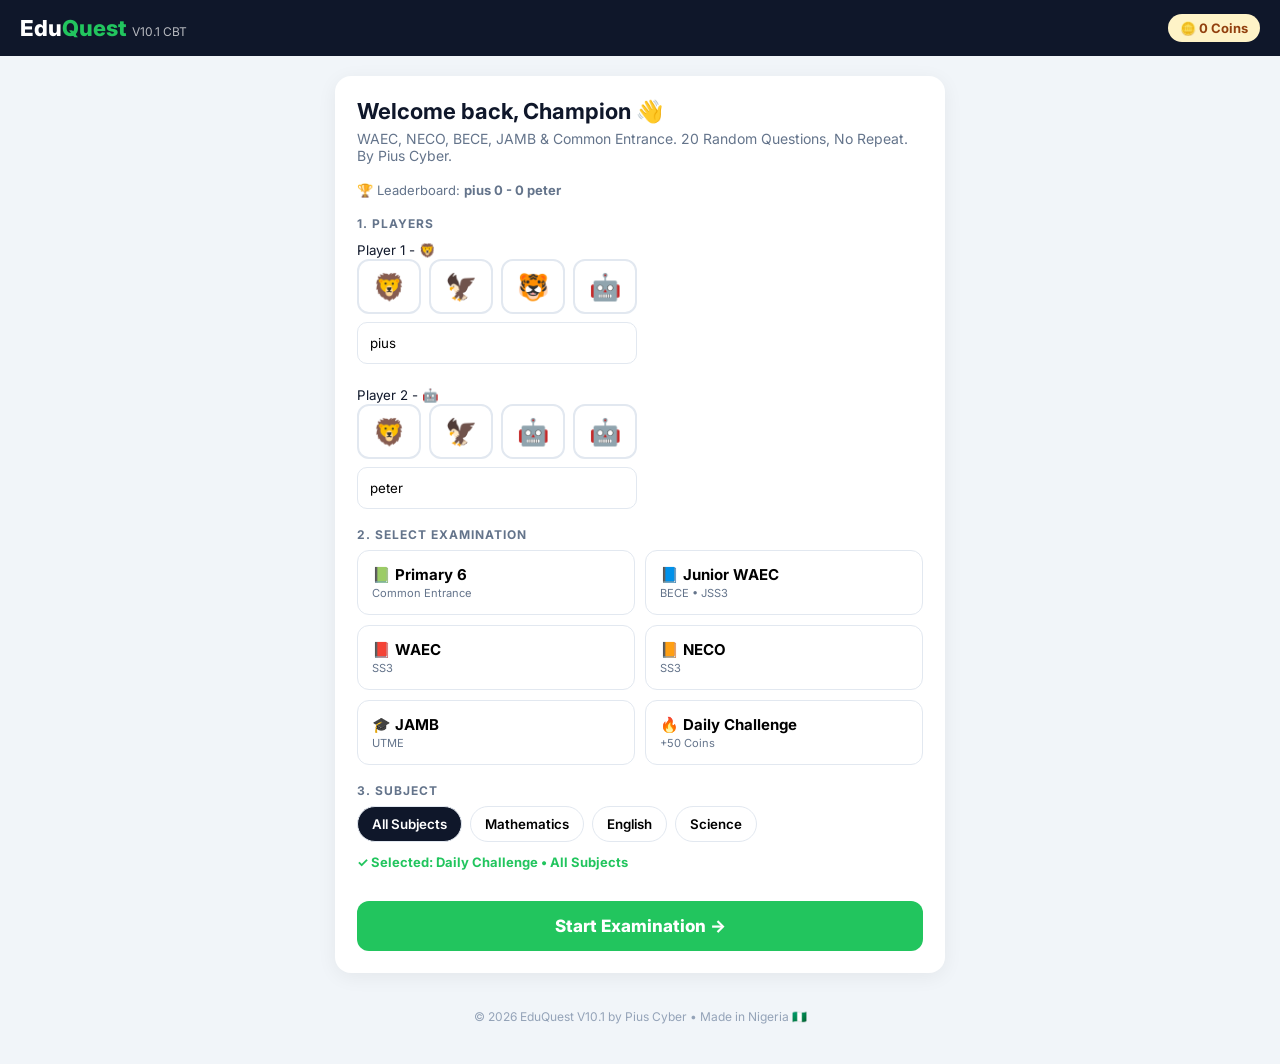
==== commit c7640051: "Update fmt.Println message from 'Hello' to 'Goodbye'" ====
--- a/game.html
+++ b/game.html
@@ -1,8 +1,9 @@
 <!DOCTYPE html>
-<html>
+<html lang="en">
 <head>
+<meta charset="UTF-8">
 <meta name="viewport" content="width=device-width, initial-scale=1">
-<title>EduQuest V10 | Professional CBT - By Pius Cyber</title>
+<title>EduQuest V10.1 | Professional CBT - By Pius Cyber</title>
 <link href="https://fonts.googleapis.com/css2?family=Inter:wght@400;600;800&display=swap" rel="stylesheet">
 <style>
 *{box-sizing:border-box;font-family:'Inter',Arial,sans-serif}
@@ -29,7 +30,6 @@
 .progress div{height:100%;background:#22C55E;width:0%;transition:0.3s}
 #q{font-size:20px;font-weight:700;line-height:1.4}
 .opt{display:block;width:100%;padding:14px;background:#F8FAFC;border:1.5px solid #CBD5E1;border-radius:12px;margin:8px 0;text-align:left;cursor:pointer;font-size:16px;font-weight:600;color:#0F172A}
-.opt:hover{border-color:#0F172A;background:white}
 .toolBtn{padding:10px 14px;border-radius:10px;border:1px solid #E2E8F0;background:white;font-weight:700;cursor:pointer}
 .shareBtn{width:100%;padding:14px;background:#25D366;color:white;border:none;border-radius:12px;font-weight:800;cursor:pointer}
 .againBtn{width:100%;padding:14px;background:#0F172A;color:white;border:none;border-radius:12px;font-weight:800;cursor:pointer;margin-top:10px}
@@ -38,7 +38,7 @@
 </style>
 </head>
 <body>
-<header><div class="logo">Edu<span>Quest</span> <small style="font-weight:400;font-size:12px;opacity:0.7">V10 CBT</small></div><div class="coin">🪙 <span id="coins">0</span> Coins</div></header>
+<header><div class="logo">Edu<span>Quest</span> <small style="font-weight:400;font-size:12px;opacity:0.7">V10.1 CBT</small></div><div class="coin">🪙 <span id="coins">0</span> Coins</div></header>
 <div class="wrap">
 <div class="card" id="setup">
 <h2>Welcome back, Champion 👋</h2>
@@ -47,7 +47,7 @@
 <div class="label">1. Players</div>
 <div style="display:flex;gap:20px;flex-wrap:wrap">
 <div><small>Player 1 - <span id="av1">🦁</span></small><div class="avatarRow"><button class="avatar" onclick="pickAvatar(1,'🦁',this)">🦁</button><button class="avatar" onclick="pickAvatar(1,'🦅',this)">🦅</button><button class="avatar" onclick="pickAvatar(1,'🐯',this)">🐯</button><button class="avatar" onclick="pickAvatar(1,'🤖',this)">🤖</button></div><input id="p1" value="pius"></div>
-<div><small>Player 2 - <span id="av2">🤖</span></small><div class="avatarRow"><button class="avatar" onclick="pickAvatar(2,'🦁',this)">🦁</button><button class="avatar" onclick="pickAvatar(2,'🦅',this)">🦅</button><button class="avatar" onclick="pickAvatar(2,'🐯',this)">🐯</button><button class="avatar" onclick="pickAvatar(2,'🤖',this)">🤖</button></div><input id="p2" value="peter"></div>
+<div><small>Player 2 - <span id="av2">🤖</span></small><div class="avatarRow"><button class="avatar" onclick="pickAvatar(2,'🦁',this)">🦁</button><button class="avatar" onclick="pickAvatar(2,'🦅',this)">🦅</button><button class="avatar" onclick="pickAvatar(2,'🐯',this)">🤖</button><button class="avatar" onclick="pickAvatar(2,'🤖',this)">🤖</button></div><input id="p2" value="peter"></div>
 </div>
 <div class="label">2. Select Examination</div>
 <div class="grid">
@@ -66,7 +66,7 @@
 <div class="card" id="game" style="display:none">
 <div class="topBar"><span id="topInfo"></span><span>⏰ <span id="timer">60</span></span></div>
 <div class="progress"><div id="prog"></div></div>
-<p style="display:flex;justify-content:space-between;font-size:13px;color:#64748B"><span>❤️ Lives: <b id="lives">3</b></span><span>Score: <b id="score">0</b></span><span>Turn: <b id="turnTxt"></b></span></p>
+<p style="display:flex;justify-content:space-between;font-size:13px;color:#64748B"><span>❤️ Lives: <b id="lives">5</b></span><span>Score: <b id="score">0</b></span><span>Turn: <b id="turnTxt"></b></span></p>
 <p id="q"></p><div id="opts"></div>
 <div style="display:flex;gap:8px;margin-top:12px"><button class="toolBtn" onclick="buyLife()">🪙 Buy Life (30)</button><button class="toolBtn" onclick="use5050()">⚡ 50/50 (10)</button></div>
 </div>
@@ -79,13 +79,13 @@
 <button class="shareBtn" onclick="shareScore()">📱 Share Result on WhatsApp</button>
 <button class="againBtn" onclick="location.reload()">↺ Take Another Exam</button>
 </div>
-<div class="footer">© 2026 EduQuest V10 by Pius Cyber • Made in Nigeria 🇳🇬 • WAEC • NECO • JAMB • BECE • Common Entrance</div>
+<div class="footer">© 2026 EduQuest V10.1 by Pius Cyber • Made in Nigeria 🇳🇬</div>
 </div>
 <script>
 let coins=parseInt(localStorage.getItem('eq_coins')||'0');
 let wins=JSON.parse(localStorage.getItem('eq_wins')||'{"pius":0,"peter":0}');
-let av1='🦁',av2='🤖',mode='daily',subject='Mixed',lives=3,qIndex=0,timeLeft=60,timerInt,currentQ,turn=1,scores={1:0,2:0};
-let shuffledQueue=[],totalQ=0,QUESTIONS_PER_EXAM=20;
+let av1='🦁',av2='🤖',mode='daily',subject='Mixed',lives=5,qIndex=0,timeLeft=60,timerInt,currentQ,turn=1,scores={1:0,2:0};
+let shuffledQueue=[],totalQ=0,QUESTIONS_PER_EXAM=20,answeredCount={1:0,2:0},correctCount={1:0,2:0};
 document.getElementById('coins').innerText=coins;
 document.getElementById('board').innerText='pius '+(wins.pius||0)+' - '+(wins.peter||0)+' peter';
 function sound(t){try{let c=new (window.AudioContext||window.webkitAudioContext)();let o=c.createOscillator();o.connect(c.destination);o.frequency.value=t=='good'?880:200;o.start();setTimeout(()=>o.stop(),t=='good'?250:400);}catch(e){}}
@@ -93,13 +93,12 @@
 function setExam(m,el){mode=m;document.querySelectorAll('.examBtn').forEach(b=>b.classList.remove('active'));if(el)el.classList.add('active');document.getElementById('modeTxt').innerText='✓ Selected: '+m.toUpperCase()+' • '+subject;sound('good');}
 function setSub(s,el){subject=s;document.querySelectorAll('.subjectBtn').forEach(b=>b.classList.remove('active'));if(el)el.classList.add('active');document.getElementById('modeTxt').innerText='✓ Selected: '+mode.toUpperCase()+' • '+s;sound('good');}
 function saveCoins(){localStorage.setItem('eq_coins',coins);document.getElementById('coins').innerText=coins;}
-// BIG BANK - 30+ QUESTIONS PER EXAM
 let Q={
 primary:[
 {q:"5 + 7 = ?",a:["10","12","13","11"],c:1,sub:"Maths"},{q:"9 - 4 = ?",a:["5","6","4","3"],c:0,sub:"Maths"},{q:"3 x 4 = ?",a:["10","12","14","7"],c:1,sub:"Maths"},{q:"20 / 4 = ?",a:["4","5","6","2"],c:1,sub:"Maths"},{q:"Capital of Nigeria?",a:["Lagos","Abuja","Enugu","Kano"],c:1,sub:"English"},{q:"Animal says 'meow'?",a:["Dog","Cat","Goat","Cow"],c:1,sub:"Science"},{q:"Days in a week?",a:["5","6","7","8"],c:2,sub:"Maths"},{q:"First letter of alphabet?",a:["B","A","C","D"],c:1,sub:"English"},{q:"Colour of Nigerian flag?",a:["Green White Green","Red White","Blue White","Green Yellow"],c:0,sub:"Science"},{q:"Dog has how many legs?",a:["2","3","4","6"],c:2,sub:"Science"},{q:"Opposite of 'Hot'?",a:["Warm","Cold","Big","Fast"],c:1,sub:"English"},{q:"10 + 15 = ?",a:["20","25","30","15"],c:1,sub:"Maths"},{q:"6 x 6 = ?",a:["36","30","32","42"],c:0,sub:"Maths"},{q:"100 - 25 = ?",a:["65","75","85","70"],c:1,sub:"Maths"},{q:"Which is a fruit?",a:["Carrot","Mango","Cabbage","Potato"],c:1,sub:"Science"},{q:"Plural of 'Boy'?",a:["Boys","Boyses","Boyes","Boies"],c:0,sub:"English"},{q:"How many months in a year?",a:["10","11","12","13"],c:2,sub:"Maths"},{q:"Sun rises from?",a:["West","East","North","South"],c:1,sub:"Science"},{q:"Opposite of 'Big'?",a:["Large","Small","Tall","Wide"],c:1,sub:"English"},{q:"50 + 50 = ?",a:["90","100","110","80"],c:1,sub:"Maths"},{q:"Which animal flies?",a:["Dog","Bird","Cat","Fish"],c:1,sub:"Science"},{q:"Past tense of 'Eat'?",a:["Eated","Ate","Eaten","Eating"],c:1,sub:"English"},{q:"7 + 8 = ?",a:["14","15","16","13"],c:1,sub:"Maths"},{q:"Colour of banana?",a:["Red","Yellow","Blue","Black"],c:1,sub:"Science"},{q:"What is 2 + 2 + 2?",a:["4","6","8","5"],c:1,sub:"Maths"},{q:"First month of year?",a:["February","January","March","December"],c:1,sub:"English"},{q:"How many hours in a day?",a:["12","24","48","36"],c:1,sub:"Science"},{q:"9 x 3 = ?",a:["27","24","21","30"],c:0,sub:"Maths"},{q:"Which is vowel?",a:["B","C","A","D"],c:2,sub:"English"},{q:"Water is?",a:["Solid","Liquid","Gas","None"],c:1,sub:"Science"}
 ],
 junior:[
-{q:"2x + 4 = 10, x = ?",a:["2","3","4","5"],c:1,sub:"Maths"},{q:"Past tense of 'go'?",a:["Goed","Went","Gone","Going"],c:1,sub:"English"},{q:"Symbol for water?",a:["CO2","H2O","O2","NaCl"],c:1,sub:"Science"},{q:"Largest state by area?",a:["Lagos","Kano","Niger","Borno"],c:2,sub:"English"},{q:"15% of 200?",a:["20","30","25","15"],c:1,sub:"Maths"},{q:"Photosynthesis in?",a:["Root","Leaf","Stem","Flower"],c:1,sub:"Science"},{q:"7² = ?",a:["14","49","21","77"],c:1,sub:"Maths"},{q:"Plural of 'woman'?",a:["Womans","Women","Womens","Womanes"],c:1,sub:"English"},{q:"Closest planet to sun?",a:["Venus","Mercury","Mars","Earth"],c:1,sub:"Science"},{q:"100 - 37 = ?",a:["63","73","67","53"],c:0,sub:"Maths"},{q:"Synonym of 'Brave'?",a:["Coward","Fearless","Weak","Sad"],c:1,sub:"English"},{q:"Gas we breathe in?",a:["Carbon Dioxide","Oxygen","Nitrogen","Smoke"],c:1,sub:"Science"},{q:"Solve: 3x = 21, x = ?",a:["6","7","8","9"],c:1,sub:"Maths"},{q:"Opposite of 'Ancient'?",a:["Old","Modern","Past","Early"],c:1,sub:"English"},{q:"Which is a prime number?",a:["4","6","7","8"],c:2,sub:"Maths"},{q:"Largest ocean?",a:["Atlantic","Indian","Pacific","Arctic"],c:2,sub:"Science"},{q:"Correct spelling?",a:["Recieve","Receive","Recive","Receve"],c:1,sub:"English"},{q:"What is 12²?",a:["124","144","132","120"],c:1,sub:"Maths"},{q:"Force unit?",a:["Joule","Newton","Watt","Volt"],c:1,sub:"Science"},{q:"Past tense of 'Buy'?",a:["Buyed","Bought","Buying","Buys"],c:1,sub:"English"},{q:"What is 2/3 of 12?",a:["6","8","9","4"],c:1,sub:"Maths"},{q:"Capital of Ghana?",a:["Accra","Lagos","Kumasi","Abuja"],c:0,sub:"English"},{q:"Which gas do plants need?",a:["Oxygen","Carbon Dioxide","Nitrogen","Hydrogen"],c:1,sub:"Science"},{q:"LCM of 4 and 6?",a:["8","12","10","24"],c:1,sub:"Maths"},{q:"Synonym of 'Happy'?",a:["Sad","Joyful","Angry","Tired"],c:1,sub:"English"},{q:"Human body temperature?",a:["37°C","40°C","30°C","25°C"],c:0,sub:"Science"},{q:"What is 5! (5 factorial)?",a:["20","60","120","100"],c:2,sub:"Maths"},{q:"Antonym of 'Rich'?",a:["Poor","Big","Tall","Happy"],c:0,sub:"English"},{q:"Chemical symbol for Gold?",a:["Ag","Au","Gd","Go"],c:1,sub:"Science"},{q:"What is 81 / 9?",a:["8","9","7","11"],c:1,sub:"Maths"}
+{q:"2x + 4 = 10, x = ?",a:["2","3","4","5"],c:1,sub:"Maths"},{q:"Past tense of 'go'?",a:["Goed","Went","Gone","Going"],c:1,sub:"English"},{q:"Symbol for water?",a:["CO2","H2O","O2","NaCl"],c:1,sub:"Science"},{q:"Largest state by area?",a:["Lagos","Kano","Niger","Borno"],c:2,sub:"English"},{q:"15% of 200?",a:["20","30","25","15"],c:1,sub:"Maths"},{q:"Photosynthesis in?",a:["Root","Leaf","Stem","Flower"],c:1,sub:"Science"},{q:"7² = ?",a:["14","49","21","77"],c:1,sub:"Maths"},{q:"Plural of 'woman'?",a:["Womans","Women","Womens","Womanes"],c:1,sub:"English"},{q:"Closest planet to sun?",a:["Venus","Mercury","Mars","Earth"],c:1,sub:"Science"},{q:"100 - 37 = ?",a:["63","73","67","53"],c:0,sub:"Maths"},{q:"Synonym of 'Brave'?",a:["Coward","Fearless","Weak","Sad"],c:1,sub:"English"},{q:"Gas we breathe in?",a:["Carbon Dioxide","Oxygen","Nitrogen","Smoke"],c:1,sub:"Science"},{q:"Solve: 3x = 21, x = ?",a:["6","7","8","9"],c:1,sub:"Maths"},{q:"Opposite of 'Ancient'?",a:["Old","Modern","Past","Early"],c:1,sub:"English"},{q:"Which is a prime number?",a:["4","6","7","8"],c:2,sub:"Maths"},{q:"Largest ocean?",a:["Atlantic","Indian","Pacific","Arctic"],c:2,sub:"Science"},{q:"Correct spelling?",a:["Recieve","Receive","Recive","Receve"],c:1,sub:"English"},{q:"What is 12²?",a:["124","144","132","120"],c:1,sub:"Maths"},{q:"Force unit?",a:["Joule","Newton","Watt","Volt"],c:1,sub:"Science"},{q:"Past tense of 'Buy'?",a:["Buyed","Bought","Buying","Buys"],c:1,sub:"English"},{q:"What is 2/3 of 12?",a:["6","8","9","4"],c:1,sub:"Maths"},{q:"Capital of Ghana?",a:["Accra","Lagos","Kumasi","Abuja"],c:0,sub:"English"},{q:"Which gas do plants need?",a:["Oxygen","Carbon Dioxide","Nitrogen","Hydrogen"],c:1,sub:"Science"},{q:"LCM of 4 and 6?",a:["8","12","10","24"],c:1,sub:"Maths"},{q:"Synonym of 'Happy'?",a:["Sad","Joyful","Angry","Tired"],c:1,sub:"English"},{q:"Human body temperature?",a:["37°C","40°C","30°C","25°C"],c:0,sub:"Science"},{q:"What is 5! ?",a:["20","60","120","100"],c:2,sub:"Maths"},{q:"Antonym of 'Rich'?",a:["Poor","Big","Tall","Happy"],c:0,sub:"English"},{q:"Chemical symbol for Gold?",a:["Ag","Au","Gd","Go"],c:1,sub:"Science"},{q:"What is 81 / 9?",a:["8","9","7","11"],c:1,sub:"Maths"}
 ],
 waec:[
 {q:"x + 5 = 12, x = ?",a:["5","6","7","8"],c:2,sub:"Maths"},{q:"She ___ to school yesterday.",a:["go","goes","went","gone"],c:2,sub:"English"},{q:"Organ pumps blood?",a:["Liver","Lung","Heart","Kidney"],c:2,sub:"Science"},{q:"3² + 4² = ?",a:["25","12","20","7"],c:0,sub:"Maths"},{q:"Antonym of 'Brave'?",a:["Bold","Coward","Strong","Fearless"],c:1,sub:"English"},{q:"Force = ?",a:["Mass x Speed","Mass x Acceleration","Mass + Speed","Mass / Time"],c:1,sub:"Science"},{q:"5x = 35, x = ?",a:["5","6","7","8"],c:2,sub:"Maths"},{q:"Correct spelling",a:["Occassion","Occasion","Ocasion","Occason"],c:1,sub:"English"},{q:"Formula for Salt?",a:["H2O","NaCl","CO2","O2"],c:1,sub:"Science"},{q:"12 x 8 = ?",a:["86","96","106","88"],c:1,sub:"Maths"},{q:"'He is ___ honest man'",a:["a","an","the","some"],c:1,sub:"English"},{q:"Organ filters blood?",a:["Heart","Liver","Kidney","Lung"],c:2,sub:"Science"},{q:"Solve: 2x - 3 = 7",a:["4","5","6","3"],c:1,sub:"Maths"},{q:"Synonym of 'Abundant'?",a:["Scarce","Plentiful","Small","Rare"],c:1,sub:"English"},{q:"Speed = ?",a:["Distance/Time","Time/Distance","Distance x Time","Mass/Time"],c:0,sub:"Science"},{q:"Square root of 625?",a:["15","25","35","20"],c:1,sub:"Maths"},{q:"Past tense of 'Teach'?",a:["Teached","Taught","Teaching","Teaches"],c:1,sub:"English"},{q:"Which is acid?",a:["NaOH","HCl","NaCl","Water"],c:1,sub:"Science"},{q:"If y = 3x + 2, x=2, y=?",a:["6","8","10","5"],c:1,sub:"Maths"},{q:"Opposite of 'Expand'?",a:["Grow","Contract","Increase","Extend"],c:1,sub:"English"},{q:"Energy unit?",a:["Watt","Joule","Volt","Ampere"],c:1,sub:"Science"},{q:"What is 15% of 300?",a:["30","45","50","35"],c:1,sub:"Maths"},{q:"Choose correct: '___ going to school'",a:["Their","They're","There","Thier"],c:1,sub:"English"},{q:"Photosynthesis produces?",a:["CO2","Oxygen","Nitrogen","Hydrogen"],c:1,sub:"Science"},{q:"What is 10³?",a:["100","1000","10000","30"],c:1,sub:"Maths"},{q:"Nigeria independence year?",a:["1960","1963","1970","1959"],c:0,sub:"English"},{q:"Which is a mammal?",a:["Shark","Dog","Lizard","Frog"],c:1,sub:"Science"},{q:"Simplify: 4(2x+3)",a:["8x+12","8x+3","6x+12","8x+7"],c:0,sub:"Maths"},{q:"Antonym of 'Generous'?",a:["Kind","Stingy","Nice","Rich"],c:1,sub:"English"},{q:"Boiling point of water?",a:["90°C","100°C","80°C","120°C"],c:1,sub:"Science"}
@@ -116,16 +115,28 @@
 };
 function shuffle(arr){let a=[...arr];for(let i=a.length-1;i>0;i--){let j=Math.floor(Math.random()*(i+1));[a[i],a[j]]=[a[j],a[i]];}return a;}
 function getPool(){let b=Q[mode]||Q.daily;let p=subject=='Mixed'?b:b.filter(x=>x.sub==subject);return p.length?p:b;}
-function startGame(){document.getElementById('setup').style.display='none';document.getElementById('game').style.display='block';let pool=getPool();shuffledQueue=shuffle(pool).slice(0,QUESTIONS_PER_EXAM);totalQ=shuffledQueue.length;qIndex=0;scores={1:0,2:0};lives=3;if(mode=='jamb'||mode=='waec'||mode=='neco')timeLeft=600;else if(mode=='junior')timeLeft=300;else if(mode=='primary')timeLeft=180;else timeLeft=60;nextQ();timerInt=setInterval(()=>{timeLeft--;let t=document.getElementById('timer');if(timeLeft>60){let m=Math.floor(timeLeft/60),s=timeLeft%60;t.innerText=m+':'+(s<10?'0':'')+s;}else t.innerText=timeLeft+'s';if(timeLeft<=0)endGame();},1000);}
+function startGame(){document.getElementById('setup').style.display='none';document.getElementById('game').style.display='block';let pool=getPool();shuffledQueue=shuffle(pool).slice(0,QUESTIONS_PER_EXAM);totalQ=shuffledQueue.length;qIndex=0;scores={1:0,2:0};answeredCount={1:0,2:0};correctCount={1:0,2:0};lives=5;if(mode=='jamb'||mode=='waec'||mode=='neco')timeLeft=600;else if(mode=='junior')timeLeft=300;else if(mode=='primary')timeLeft=180;else timeLeft=60;nextQ();timerInt=setInterval(()=>{timeLeft--;let t=document.getElementById('timer');if(timeLeft>60){let m=Math.floor(timeLeft/60),s=timeLeft%60;t.innerText=m+':'+(s<10?'0':'')+s;}else t.innerText=timeLeft+'s';if(timeLeft<=0)endGame();},1000);}
 function nextQ(){if(qIndex>=shuffledQueue.length){endGame();return;}currentQ=shuffledQueue[qIndex];qIndex++;document.getElementById('prog').style.width=Math.min(100,(qIndex/totalQ)*100)+'%';let n1=document.getElementById('p1').value||'pius',n2=document.getElementById('p2').value||'peter';let curAv=turn==1?av1:av2,curName=turn==1?n1:n2;document.getElementById('topInfo').innerText=curAv+' '+curName+' • '+mode.toUpperCase()+' • Q'+qIndex+'/'+totalQ;document.getElementById('turnTxt').innerText=curAv+' '+curName;document.getElementById('q').innerText='Q'+qIndex+': '+currentQ.q;document.getElementById('score').innerText=scores[turn];document.getElementById('lives').innerText=lives;let h='';currentQ.a.forEach((o,i)=>{h+=`<button class="opt" onclick="answer(${i},this)"><b>${'ABCD'[i]}.</b> ${o}</button>`});document.getElementById('opts').innerHTML=h;}
-function answer(i,btn){if(i==currentQ.c){scores[turn]+=100;coins+=10;saveCoins();sound('good');btn.style.background='#DCFCE7';btn.style.borderColor='#22C55E';}else{lives--;sound('bad');btn.style.background='#FEE2E2';if(lives<=0){endGame();return;}}turn=turn==1?2:1;setTimeout(nextQ,500);}
+function answer(i,btn){answeredCount[turn]++;if(i==currentQ.c){correctCount[turn]++;scores[turn]+=100;coins+=10;saveCoins();sound('good');btn.style.background='#DCFCE7';btn.style.borderColor='#22C55E';}else{lives--;sound('bad');btn.style.background='#FEE2E2';if(lives<=0){endGame();return;}}turn=turn==1?2:1;setTimeout(nextQ,500);}
 function buyLife(){if(coins>=30){coins-=30;lives++;saveCoins();document.getElementById('lives').innerText=lives;sound('good');}else alert('Need 30 coins!');}
 function use5050(){if(coins>=10){coins-=10;saveCoins();let b=document.querySelectorAll('.opt');let w=[];b.forEach((x,idx)=>{if(idx!=currentQ.c)w.push(x)});w[0].style.display='none';w[1].style.display='none';sound('good');}else alert('Need 10 coins!');}
-function getGrade(){let total=Math.max(scores[1],scores[2]);let grade='',jambScore=0;if(mode=='jamb'){jambScore=Math.round(total/2000*400);grade=jambScore>=280?'Excellent - You go pass! 🔥':jambScore>=200?'Good - You fit enter Uni!':'Keep practicing!';return {grade,detail:'JAMB Score: '+jambScore+'/400',jambScore};}else if(mode=='waec'||mode=='neco'){grade=total>=1500?'A1 - EXCELLENT! 🏆':total>=1000?'B2 - Very Good!':total>=500?'C4 - Credit!':'Keep Reading!';return {grade,detail:mode.toUpperCase()+' Grade: '+grade.split(' - ')[0],jambScore:0};}else if(mode=='junior'){grade=total>=1200?'PASS - Welcome to SS1! 🎉':'Try Again!';return {grade,detail:'BECE Result: '+grade,jambScore:0};}else if(mode=='primary'){grade=total>=1200?'PASS - Welcome to JSS1! 🎉':'Keep Trying, Champion!';return {grade,detail:'Common Entrance: '+grade,jambScore:0};}else{grade='Great Game!';return {grade,detail:'Daily Challenge Complete',jambScore:0};}}
-function endGame(){clearInterval(timerInt);document.getElementById('game').style.display='none';document.getElementById('over').style.display='block';if(mode=='daily'){coins+=50;saveCoins();}let n1=document.getElementById('p1').value||'pius',n2=document.getElementById('p2').value||'peter';let winner=scores[1]>=scores[2]?n1:n2;let wAv=scores[1]>=scores[2]?av1:av2;if(winner.toLowerCase()=='pius')wins.pius++;else if(winner.toLowerCase()=='peter')wins.peter++;localStorage.setItem('eq_wins',JSON.stringify(wins));let g=getGrade();document.getElementById('examBadge').innerText=mode.toUpperCase()+' • RESULT • '+totalQ+' Questions - No Repeat!';document.getElementById('finalScore').innerText=`${wAv} ${winner} Wins! • ${av1} ${n1}: ${scores[1]} | ${av2} ${n2}: ${scores[2]} • 🪙 ${coins} Coins`;document.getElementById('examResult').innerText=g.grade;document.getElementById('gradeDetail').innerText=g.detail+' • '+mode.toUpperCase()+' Exam by EduQuest';window._final=Math.max(scores[1],scores[2]);window._winner=winner;window._wAv=wAv;window._grade=g.grade;window._detail=g.detail;window._jamb=g.jambScore;window._exam=mode.toUpperCase();}
-// *** NEW WHATSAPP - WITH EXAM NAME + GRADE ***
+// FIXED GRADE: Use PERCENTAGE, not total points
+function getGrade(){
+let winnerIdx=scores[1]>=scores[2]?1:2;
+let ans=answeredCount[winnerIdx]||1;
+let pct=Math.round((correctCount[winnerIdx]/ans)*100);
+let grade='',detail='',jambScore=0;
+if(mode=='jamb'){jambScore=Math.round(pct/100*400);grade=jambScore>=280?'Excellent - You go pass!':jambScore>=200?'Good - You fit enter Uni!':jambScore>=150?'Fair - Keep pushing!':'Keep practicing!';detail='JAMB Score: '+jambScore+'/400 ('+pct+'% correct)';}
+else if(mode=='waec'||mode=='neco'){grade=pct>=75?'A1 - EXCELLENT!':pct>=60?'B2 - Very Good!':pct>=50?'C4 - Credit!':pct>=40?'D7 - Pass!':'Keep Reading!';detail=mode.toUpperCase()+' Grade: '+grade.split(' - ')[0]+' ('+pct+'% correct)';}
+else if(mode=='junior'){grade=pct>=50?'PASS - Welcome to SS1!':'Try Again!';detail='BECE: '+pct+'% correct';}
+else if(mode=='primary'){grade=pct>=50?'PASS - Welcome to JSS1!':'Keep Trying, Champion!';detail='Common Entrance: '+pct+'% correct';}
+else{grade='Great Game!';detail='Daily: '+pct+'% correct';}
+return {grade,detail,jambScore,pct};
+}
+function endGame(){clearInterval(timerInt);document.getElementById('game').style.display='none';document.getElementById('over').style.display='block';if(mode=='daily'){coins+=50;saveCoins();}let n1=document.getElementById('p1').value||'pius',n2=document.getElementById('p2').value||'peter';let winner=scores[1]>=scores[2]?n1:n2;let wAv=scores[1]>=scores[2]?av1:av2;if(winner.toLowerCase()=='pius')wins.pius++;else if(winner.toLowerCase()=='peter')wins.peter++;localStorage.setItem('eq_wins',JSON.stringify(wins));let g=getGrade();document.getElementById('examBadge').innerText=mode.toUpperCase()+' • RESULT • '+totalQ+' Questions';document.getElementById('finalScore').innerText=`${wAv} ${winner} Wins! • ${av1} ${n1}: ${scores[1]} (${correctCount[1]}/${answeredCount[1]} correct) | ${av2} ${n2}: ${scores[2]} (${correctCount[2]}/${answeredCount[2]} correct) • Coins ${coins}`;document.getElementById('examResult').innerText=g.grade;document.getElementById('gradeDetail').innerText=g.detail+' • '+mode.toUpperCase()+' Exam by EduQuest';window._final=Math.max(scores[1],scores[2]);window._winner=winner;window._wAv=wAv;window._grade=g.grade;window._detail=g.detail;window._jamb=g.jambScore;window._exam=mode.toUpperCase();window._pct=g.pct;}
+// FIXED WHATSAPP: Simple text, no broken emoji, with EXAM + GRADE + %
 function shareScore(){
-let txt=`🎓 EduQuest V10 - ${window._exam} EXAM RESULT\n\n🏆 Winner: ${window._wAv} ${window._winner}\n📝 Score: ${window._final} points\n📊 ${window._detail}\n✅ Grade: ${window._grade}\n\nI just finished ${window._exam} practice on EduQuest! Can you beat me?\nPlay now: https://piuscyber.github.io/EduQuest-Game/`;
+let txt='EduQuest V10.1 - ' + window._exam + ' EXAM RESULT\n\nWinner: ' + window._winner + '\nScore: ' + window._final + ' points\nAccuracy: ' + window._pct + '% correct\n' + window._detail + '\nGrade: ' + window._grade + '\n\nI just finished ' + window._exam + ' practice on EduQuest! Can you beat me?\nPlay now: https://piuscyber.github.io/EduQuest-Game/';
 window.open('https://wa.me/?text='+encodeURIComponent(txt));
 }
 </script>
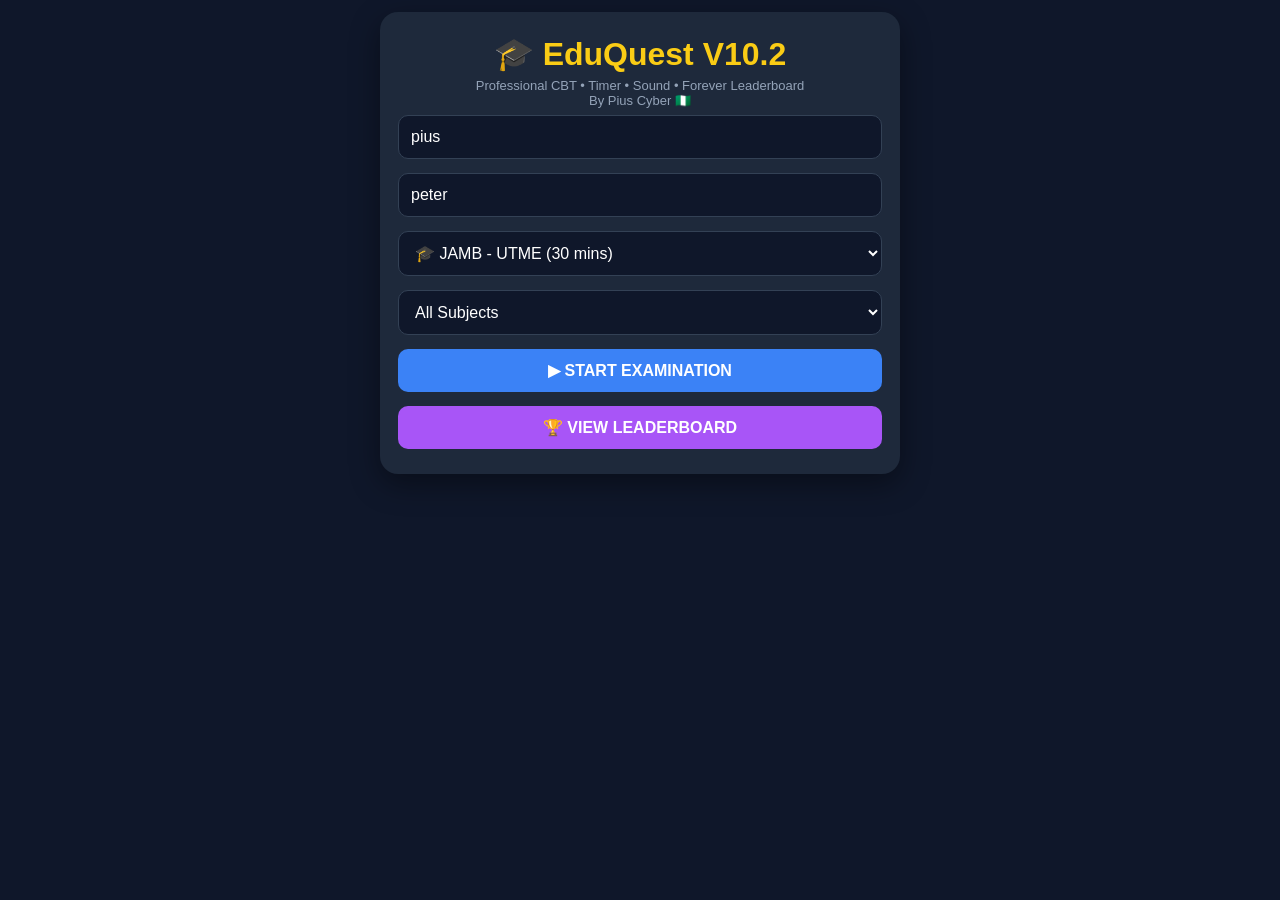
==== commit 1eb62236: "Update to V10.2 - Timer Sound Leaderboard" ====
--- a/game.html
+++ b/game.html
@@ -2,143 +2,167 @@
 <html lang="en">
 <head>
 <meta charset="UTF-8">
-<meta name="viewport" content="width=device-width, initial-scale=1">
-<title>EduQuest V10.1 | Professional CBT - By Pius Cyber</title>
-<link href="https://fonts.googleapis.com/css2?family=Inter:wght@400;600;800&display=swap" rel="stylesheet">
+<meta name="viewport" content="width=device-width, initial-scale=1.0">
+<title>EduQuest V10.2 - Professional CBT</title>
 <style>
-*{box-sizing:border-box;font-family:'Inter',Arial,sans-serif}
-body{margin:0;background:#F1F5F9;color:#0F172A}
-header{background:#0F172A;color:white;padding:14px 20px;display:flex;justify-content:space-between;align-items:center;position:sticky;top:0}
-.logo{font-weight:800;font-size:22px} .logo span{color:#22C55E}
-.coin{background:#FEF3C7;color:#92400E;padding:6px 12px;border-radius:20px;font-weight:700;font-size:13px}
-.wrap{max-width:640px;margin:20px auto;padding:0 15px}
-.card{background:white;border-radius:16px;padding:22px;box-shadow:0 4px 20px rgba(0,0,0,0.06);margin-bottom:16px}
-h2{margin:0 0 6px;font-size:22px} p.sub{color:#64748B;margin:0 0 18px;font-size:14px}
-.label{font-size:12px;font-weight:700;letter-spacing:1px;color:#64748B;text-transform:uppercase;margin:18px 0 8px}
-.grid{display:grid;grid-template-columns:1fr 1fr;gap:10px}
-.examBtn{border:1px solid #E2E8F0;background:white;padding:14px;border-radius:12px;text-align:left;cursor:pointer}
-.examBtn b{display:block;font-size:15px} .examBtn small{color:#64748B}
-.examBtn.active{border:2px solid #22C55E;background:#F0FDF4}
-.avatarRow{display:flex;gap:8px}
-.avatar{font-size:26px;padding:10px 14px;border:2px solid #E2E8F0;border-radius:12px;background:white;cursor:pointer}
-input{width:100%;padding:12px;border:1px solid #E2E8F0;border-radius:10px;margin-top:8px}
-.subjectBtn{padding:9px 14px;border-radius:20px;border:1px solid #E2E8F0;background:white;cursor:pointer;font-weight:600}
-.subjectBtn.active{background:#0F172A;color:white}
-.startBtn{width:100%;padding:15px;background:#22C55E;color:white;border:none;border-radius:12px;font-size:17px;font-weight:800;cursor:pointer;margin-top:18px}
-.topBar{display:flex;justify-content:space-between;font-weight:700;font-size:14px;background:#0F172A;color:white;padding:12px 16px;border-radius:12px}
-.progress{height:8px;background:#E2E8F0;border-radius:10px;overflow:hidden;margin:14px 0}
-.progress div{height:100%;background:#22C55E;width:0%;transition:0.3s}
-#q{font-size:20px;font-weight:700;line-height:1.4}
-.opt{display:block;width:100%;padding:14px;background:#F8FAFC;border:1.5px solid #CBD5E1;border-radius:12px;margin:8px 0;text-align:left;cursor:pointer;font-size:16px;font-weight:600;color:#0F172A}
-.toolBtn{padding:10px 14px;border-radius:10px;border:1px solid #E2E8F0;background:white;font-weight:700;cursor:pointer}
-.shareBtn{width:100%;padding:14px;background:#25D366;color:white;border:none;border-radius:12px;font-weight:800;cursor:pointer}
-.againBtn{width:100%;padding:14px;background:#0F172A;color:white;border:none;border-radius:12px;font-weight:800;cursor:pointer;margin-top:10px}
-.badge{display:inline-block;background:#DCFCE7;color:#166534;padding:6px 12px;border-radius:20px;font-weight:700;font-size:13px}
-.footer{text-align:center;color:#94A3B8;font-size:12px;padding:20px}
+*{box-sizing:border-box;font-family:Arial,sans-serif}
+body{margin:0;background:#0f172a;color:white;text-align:center;padding:12px}
+.card{background:#1e293b;max-width:520px;margin:auto;padding:18px;border-radius:18px;box-shadow:0 10px 30px rgba(0,0,0,.4)}
+h1{color:#facc15;margin:5px 0} .sub{color:#94a3b8;font-size:13px}
+input,select,button{width:100%;padding:12px;margin:7px 0;border-radius:10px;border:none;font-size:16px}
+input,select{background:#0f172a;color:white;border:1px solid #334155}
+button{background:#22c55e;color:white;font-weight:bold;cursor:pointer}
+button.blue{background:#3b82f6} button.orange{background:#f97316} button.purple{background:#a855f7} button.red{background:#ef4444}
+.qbox{background:#0f172a;padding:14px;border-radius:12px;text-align:left;margin-top:10px}
+.opt{background:#1e293b;padding:11px;margin:6px 0;border-radius:10px;cursor:pointer;border:1px solid #334155}
+.opt:hover{background:#334155}
+#timer{font-size:22px;font-weight:bold;color:#4ade80} #timer.low{color:#ef4444;animation:blink 1s infinite}
+@keyframes blink{50%{opacity:.4}}
+.top{display:flex;justify-content:space-between;font-size:14px}
+.badge{background:#facc15;color:black;padding:3px 8px;border-radius:20px;font-weight:bold}
+table{width:100%;font-size:13px;border-collapse:collapse;margin-top:10px}
+td,th{padding:6px;border-bottom:1px solid #334155}
+.hidden{display:none}
 </style>
 </head>
 <body>
-<header><div class="logo">Edu<span>Quest</span> <small style="font-weight:400;font-size:12px;opacity:0.7">V10.1 CBT</small></div><div class="coin">🪙 <span id="coins">0</span> Coins</div></header>
-<div class="wrap">
-<div class="card" id="setup">
-<h2>Welcome back, Champion 👋</h2>
-<p class="sub">WAEC, NECO, BECE, JAMB & Common Entrance. 20 Random Questions, No Repeat. By Pius Cyber.</p>
-<p style="font-size:13px;color:#64748B">🏆 Leaderboard: <b id="board"></b></p>
-<div class="label">1. Players</div>
-<div style="display:flex;gap:20px;flex-wrap:wrap">
-<div><small>Player 1 - <span id="av1">🦁</span></small><div class="avatarRow"><button class="avatar" onclick="pickAvatar(1,'🦁',this)">🦁</button><button class="avatar" onclick="pickAvatar(1,'🦅',this)">🦅</button><button class="avatar" onclick="pickAvatar(1,'🐯',this)">🐯</button><button class="avatar" onclick="pickAvatar(1,'🤖',this)">🤖</button></div><input id="p1" value="pius"></div>
-<div><small>Player 2 - <span id="av2">🤖</span></small><div class="avatarRow"><button class="avatar" onclick="pickAvatar(2,'🦁',this)">🦁</button><button class="avatar" onclick="pickAvatar(2,'🦅',this)">🦅</button><button class="avatar" onclick="pickAvatar(2,'🐯',this)">🤖</button><button class="avatar" onclick="pickAvatar(2,'🤖',this)">🤖</button></div><input id="p2" value="peter"></div>
+<div class="card">
+<h1>🎓 EduQuest V10.2</h1>
+<div class="sub">Professional CBT • Timer • Sound • Forever Leaderboard<br>By Pius Cyber 🇳🇬</div>
+
+<div id="setup">
+<input id="p1" placeholder="Player 1 Name e.g. pius" value="pius">
+<input id="p2" placeholder="Player 2 Name e.g. peter" value="peter">
+<select id="exam">
+<option value="JAMB">🎓 JAMB - UTME (30 mins)</option>
+<option value="WAEC">📕 WAEC - SS3 (20 mins)</option>
+<option value="NECO">📙 NECO - SS3 (20 mins)</option>
+<option value="BECE">📘 BECE / JSS3 (15 mins)</option>
+<option value="COMMON">📗 Common Entrance (15 mins)</option>
+</select>
+<select id="subject"><option value="All">All Subjects</option><option>Maths</option><option>English</option><option>Science</option></select>
+<button class="blue" onclick="startGame()">▶ START EXAMINATION</button>
+<button class="purple" onclick="showBoard()">🏆 VIEW LEADERBOARD</button>
+<div id="board"></div>
 </div>
-<div class="label">2. Select Examination</div>
-<div class="grid">
-<button class="examBtn" onclick="setExam('primary',this)"><b>📗 Primary 6</b><small>Common Entrance</small></button>
-<button class="examBtn" onclick="setExam('junior',this)"><b>📘 Junior WAEC</b><small>BECE • JSS3</small></button>
-<button class="examBtn" onclick="setExam('waec',this)"><b>📕 WAEC</b><small>SS3</small></button>
-<button class="examBtn" onclick="setExam('neco',this)"><b>📙 NECO</b><small>SS3</small></button>
-<button class="examBtn" onclick="setExam('jamb',this)"><b>🎓 JAMB</b><small>UTME</small></button>
-<button class="examBtn" onclick="setExam('daily',this)"><b>🔥 Daily Challenge</b><small>+50 Coins</small></button>
+
+<div id="game" class="hidden">
+<div class="top"><span id="turnLabel"></span><span id="timer">30:00</span><span>🪙 <b id="coins">0</b> ❤️ <b id="lives">5</b></span></div>
+<div style="margin:8px 0"><span class="badge" id="qCount">Q 1/20</span> <span class="badge" id="examLabel">JAMB</span></div>
+<div class="qbox"><div id="qText" style="font-size:18px;font-weight:bold"></div><div id="opts"></div></div>
+<button class="orange" onclick="use5050()">🎯 50/50 Lifeline</button>
 </div>
-<div class="label">3. Subject</div>
-<div style="display:flex;gap:8px;flex-wrap:wrap"><button class="subjectBtn active" onclick="setSub('Mixed',this)">All Subjects</button><button class="subjectBtn" onclick="setSub('Maths',this)">Mathematics</button><button class="subjectBtn" onclick="setSub('English',this)">English</button><button class="subjectBtn" onclick="setSub('Science',this)">Science</button></div>
-<p id="modeTxt" style="font-size:13px;color:#22C55E;font-weight:700;margin-top:12px">✓ Selected: Daily Challenge • All Subjects</p>
-<button class="startBtn" onclick="startGame()">Start Examination →</button>
+
+<div id="result" class="hidden">
+<h2 id="resTitle"></h2>
+<p id="resDetail" style="white-space:pre-line;font-size:16px;line-height:1.6"></p>
+<button class="blue" onclick="shareResult()">📤 SHARE TO WHATSAPP</button>
+<button onclick="location.reload()">🔁 PLAY AGAIN - REMATCH</button>
 </div>
-<div class="card" id="game" style="display:none">
-<div class="topBar"><span id="topInfo"></span><span>⏰ <span id="timer">60</span></span></div>
-<div class="progress"><div id="prog"></div></div>
-<p style="display:flex;justify-content:space-between;font-size:13px;color:#64748B"><span>❤️ Lives: <b id="lives">5</b></span><span>Score: <b id="score">0</b></span><span>Turn: <b id="turnTxt"></b></span></p>
-<p id="q"></p><div id="opts"></div>
-<div style="display:flex;gap:8px;margin-top:12px"><button class="toolBtn" onclick="buyLife()">🪙 Buy Life (30)</button><button class="toolBtn" onclick="use5050()">⚡ 50/50 (10)</button></div>
 </div>
-<div class="card" id="over" style="display:none;text-align:center">
-<span class="badge" id="examBadge">RESULT</span>
-<h2 style="margin-top:14px">Examination Complete</h2>
-<p id="finalScore" style="font-size:16px"></p>
-<p id="examResult" style="font-weight:800;font-size:18px"></p>
-<p id="gradeDetail" style="color:#64748B;font-size:14px"></p>
-<button class="shareBtn" onclick="shareScore()">📱 Share Result on WhatsApp</button>
-<button class="againBtn" onclick="location.reload()">↺ Take Another Exam</button>
-</div>
-<div class="footer">© 2026 EduQuest V10.1 by Pius Cyber • Made in Nigeria 🇳🇬</div>
-</div>
+
 <script>
-let coins=parseInt(localStorage.getItem('eq_coins')||'0');
-let wins=JSON.parse(localStorage.getItem('eq_wins')||'{"pius":0,"peter":0}');
-let av1='🦁',av2='🤖',mode='daily',subject='Mixed',lives=5,qIndex=0,timeLeft=60,timerInt,currentQ,turn=1,scores={1:0,2:0};
-let shuffledQueue=[],totalQ=0,QUESTIONS_PER_EXAM=20,answeredCount={1:0,2:0},correctCount={1:0,2:0};
-document.getElementById('coins').innerText=coins;
-document.getElementById('board').innerText='pius '+(wins.pius||0)+' - '+(wins.peter||0)+' peter';
-function sound(t){try{let c=new (window.AudioContext||window.webkitAudioContext)();let o=c.createOscillator();o.connect(c.destination);o.frequency.value=t=='good'?880:200;o.start();setTimeout(()=>o.stop(),t=='good'?250:400);}catch(e){}}
-function pickAvatar(p,a,el){if(p==1){av1=a;document.getElementById('av1').innerText=a;}else{av2=a;document.getElementById('av2').innerText=a;}sound('good');}
-function setExam(m,el){mode=m;document.querySelectorAll('.examBtn').forEach(b=>b.classList.remove('active'));if(el)el.classList.add('active');document.getElementById('modeTxt').innerText='✓ Selected: '+m.toUpperCase()+' • '+subject;sound('good');}
-function setSub(s,el){subject=s;document.querySelectorAll('.subjectBtn').forEach(b=>b.classList.remove('active'));if(el)el.classList.add('active');document.getElementById('modeTxt').innerText='✓ Selected: '+mode.toUpperCase()+' • '+s;sound('good');}
-function saveCoins(){localStorage.setItem('eq_coins',coins);document.getElementById('coins').innerText=coins;}
-let Q={
-primary:[
-{q:"5 + 7 = ?",a:["10","12","13","11"],c:1,sub:"Maths"},{q:"9 - 4 = ?",a:["5","6","4","3"],c:0,sub:"Maths"},{q:"3 x 4 = ?",a:["10","12","14","7"],c:1,sub:"Maths"},{q:"20 / 4 = ?",a:["4","5","6","2"],c:1,sub:"Maths"},{q:"Capital of Nigeria?",a:["Lagos","Abuja","Enugu","Kano"],c:1,sub:"English"},{q:"Animal says 'meow'?",a:["Dog","Cat","Goat","Cow"],c:1,sub:"Science"},{q:"Days in a week?",a:["5","6","7","8"],c:2,sub:"Maths"},{q:"First letter of alphabet?",a:["B","A","C","D"],c:1,sub:"English"},{q:"Colour of Nigerian flag?",a:["Green White Green","Red White","Blue White","Green Yellow"],c:0,sub:"Science"},{q:"Dog has how many legs?",a:["2","3","4","6"],c:2,sub:"Science"},{q:"Opposite of 'Hot'?",a:["Warm","Cold","Big","Fast"],c:1,sub:"English"},{q:"10 + 15 = ?",a:["20","25","30","15"],c:1,sub:"Maths"},{q:"6 x 6 = ?",a:["36","30","32","42"],c:0,sub:"Maths"},{q:"100 - 25 = ?",a:["65","75","85","70"],c:1,sub:"Maths"},{q:"Which is a fruit?",a:["Carrot","Mango","Cabbage","Potato"],c:1,sub:"Science"},{q:"Plural of 'Boy'?",a:["Boys","Boyses","Boyes","Boies"],c:0,sub:"English"},{q:"How many months in a year?",a:["10","11","12","13"],c:2,sub:"Maths"},{q:"Sun rises from?",a:["West","East","North","South"],c:1,sub:"Science"},{q:"Opposite of 'Big'?",a:["Large","Small","Tall","Wide"],c:1,sub:"English"},{q:"50 + 50 = ?",a:["90","100","110","80"],c:1,sub:"Maths"},{q:"Which animal flies?",a:["Dog","Bird","Cat","Fish"],c:1,sub:"Science"},{q:"Past tense of 'Eat'?",a:["Eated","Ate","Eaten","Eating"],c:1,sub:"English"},{q:"7 + 8 = ?",a:["14","15","16","13"],c:1,sub:"Maths"},{q:"Colour of banana?",a:["Red","Yellow","Blue","Black"],c:1,sub:"Science"},{q:"What is 2 + 2 + 2?",a:["4","6","8","5"],c:1,sub:"Maths"},{q:"First month of year?",a:["February","January","March","December"],c:1,sub:"English"},{q:"How many hours in a day?",a:["12","24","48","36"],c:1,sub:"Science"},{q:"9 x 3 = ?",a:["27","24","21","30"],c:0,sub:"Maths"},{q:"Which is vowel?",a:["B","C","A","D"],c:2,sub:"English"},{q:"Water is?",a:["Solid","Liquid","Gas","None"],c:1,sub:"Science"}
-],
-junior:[
-{q:"2x + 4 = 10, x = ?",a:["2","3","4","5"],c:1,sub:"Maths"},{q:"Past tense of 'go'?",a:["Goed","Went","Gone","Going"],c:1,sub:"English"},{q:"Symbol for water?",a:["CO2","H2O","O2","NaCl"],c:1,sub:"Science"},{q:"Largest state by area?",a:["Lagos","Kano","Niger","Borno"],c:2,sub:"English"},{q:"15% of 200?",a:["20","30","25","15"],c:1,sub:"Maths"},{q:"Photosynthesis in?",a:["Root","Leaf","Stem","Flower"],c:1,sub:"Science"},{q:"7² = ?",a:["14","49","21","77"],c:1,sub:"Maths"},{q:"Plural of 'woman'?",a:["Womans","Women","Womens","Womanes"],c:1,sub:"English"},{q:"Closest planet to sun?",a:["Venus","Mercury","Mars","Earth"],c:1,sub:"Science"},{q:"100 - 37 = ?",a:["63","73","67","53"],c:0,sub:"Maths"},{q:"Synonym of 'Brave'?",a:["Coward","Fearless","Weak","Sad"],c:1,sub:"English"},{q:"Gas we breathe in?",a:["Carbon Dioxide","Oxygen","Nitrogen","Smoke"],c:1,sub:"Science"},{q:"Solve: 3x = 21, x = ?",a:["6","7","8","9"],c:1,sub:"Maths"},{q:"Opposite of 'Ancient'?",a:["Old","Modern","Past","Early"],c:1,sub:"English"},{q:"Which is a prime number?",a:["4","6","7","8"],c:2,sub:"Maths"},{q:"Largest ocean?",a:["Atlantic","Indian","Pacific","Arctic"],c:2,sub:"Science"},{q:"Correct spelling?",a:["Recieve","Receive","Recive","Receve"],c:1,sub:"English"},{q:"What is 12²?",a:["124","144","132","120"],c:1,sub:"Maths"},{q:"Force unit?",a:["Joule","Newton","Watt","Volt"],c:1,sub:"Science"},{q:"Past tense of 'Buy'?",a:["Buyed","Bought","Buying","Buys"],c:1,sub:"English"},{q:"What is 2/3 of 12?",a:["6","8","9","4"],c:1,sub:"Maths"},{q:"Capital of Ghana?",a:["Accra","Lagos","Kumasi","Abuja"],c:0,sub:"English"},{q:"Which gas do plants need?",a:["Oxygen","Carbon Dioxide","Nitrogen","Hydrogen"],c:1,sub:"Science"},{q:"LCM of 4 and 6?",a:["8","12","10","24"],c:1,sub:"Maths"},{q:"Synonym of 'Happy'?",a:["Sad","Joyful","Angry","Tired"],c:1,sub:"English"},{q:"Human body temperature?",a:["37°C","40°C","30°C","25°C"],c:0,sub:"Science"},{q:"What is 5! ?",a:["20","60","120","100"],c:2,sub:"Maths"},{q:"Antonym of 'Rich'?",a:["Poor","Big","Tall","Happy"],c:0,sub:"English"},{q:"Chemical symbol for Gold?",a:["Ag","Au","Gd","Go"],c:1,sub:"Science"},{q:"What is 81 / 9?",a:["8","9","7","11"],c:1,sub:"Maths"}
-],
-waec:[
-{q:"x + 5 = 12, x = ?",a:["5","6","7","8"],c:2,sub:"Maths"},{q:"She ___ to school yesterday.",a:["go","goes","went","gone"],c:2,sub:"English"},{q:"Organ pumps blood?",a:["Liver","Lung","Heart","Kidney"],c:2,sub:"Science"},{q:"3² + 4² = ?",a:["25","12","20","7"],c:0,sub:"Maths"},{q:"Antonym of 'Brave'?",a:["Bold","Coward","Strong","Fearless"],c:1,sub:"English"},{q:"Force = ?",a:["Mass x Speed","Mass x Acceleration","Mass + Speed","Mass / Time"],c:1,sub:"Science"},{q:"5x = 35, x = ?",a:["5","6","7","8"],c:2,sub:"Maths"},{q:"Correct spelling",a:["Occassion","Occasion","Ocasion","Occason"],c:1,sub:"English"},{q:"Formula for Salt?",a:["H2O","NaCl","CO2","O2"],c:1,sub:"Science"},{q:"12 x 8 = ?",a:["86","96","106","88"],c:1,sub:"Maths"},{q:"'He is ___ honest man'",a:["a","an","the","some"],c:1,sub:"English"},{q:"Organ filters blood?",a:["Heart","Liver","Kidney","Lung"],c:2,sub:"Science"},{q:"Solve: 2x - 3 = 7",a:["4","5","6","3"],c:1,sub:"Maths"},{q:"Synonym of 'Abundant'?",a:["Scarce","Plentiful","Small","Rare"],c:1,sub:"English"},{q:"Speed = ?",a:["Distance/Time","Time/Distance","Distance x Time","Mass/Time"],c:0,sub:"Science"},{q:"Square root of 625?",a:["15","25","35","20"],c:1,sub:"Maths"},{q:"Past tense of 'Teach'?",a:["Teached","Taught","Teaching","Teaches"],c:1,sub:"English"},{q:"Which is acid?",a:["NaOH","HCl","NaCl","Water"],c:1,sub:"Science"},{q:"If y = 3x + 2, x=2, y=?",a:["6","8","10","5"],c:1,sub:"Maths"},{q:"Opposite of 'Expand'?",a:["Grow","Contract","Increase","Extend"],c:1,sub:"English"},{q:"Energy unit?",a:["Watt","Joule","Volt","Ampere"],c:1,sub:"Science"},{q:"What is 15% of 300?",a:["30","45","50","35"],c:1,sub:"Maths"},{q:"Choose correct: '___ going to school'",a:["Their","They're","There","Thier"],c:1,sub:"English"},{q:"Photosynthesis produces?",a:["CO2","Oxygen","Nitrogen","Hydrogen"],c:1,sub:"Science"},{q:"What is 10³?",a:["100","1000","10000","30"],c:1,sub:"Maths"},{q:"Nigeria independence year?",a:["1960","1963","1970","1959"],c:0,sub:"English"},{q:"Which is a mammal?",a:["Shark","Dog","Lizard","Frog"],c:1,sub:"Science"},{q:"Simplify: 4(2x+3)",a:["8x+12","8x+3","6x+12","8x+7"],c:0,sub:"Maths"},{q:"Antonym of 'Generous'?",a:["Kind","Stingy","Nice","Rich"],c:1,sub:"English"},{q:"Boiling point of water?",a:["90°C","100°C","80°C","120°C"],c:1,sub:"Science"}
-],
-neco:[
-{q:"2/4 simplest form?",a:["1/2","2/2","1/4","2/3"],c:0,sub:"Maths"},{q:"'He is ___ honest man'",a:["a","an","the","some"],c:1,sub:"English"},{q:"Powerhouse of cell?",a:["Nucleus","Mitochondria","Ribosome","Golgi"],c:1,sub:"Science"},{q:"Nigeria independence?",a:["1960","1963","1970","1959"],c:0,sub:"English"},{q:"√144 = ?",a:["11","12","14","16"],c:1,sub:"Maths"},{q:"Gas plants absorb?",a:["Oxygen","Carbon Dioxide","Nitrogen","Hydrogen"],c:1,sub:"Science"},{q:"15 x 3 = ?",a:["35","45","55","40"],c:1,sub:"Maths"},{q:"Past tense of 'write'?",a:["Writed","Wrote","Written","Writing"],c:1,sub:"English"},{q:"Boiling point water?",a:["90°C","100°C","80°C","120°C"],c:1,sub:"Science"},{q:"81 / 9 = ?",a:["8","9","7","11"],c:1,sub:"Maths"},{q:"Opposite of 'Rich'?",a:["Poor","Big","Tall","Happy"],c:0,sub:"English"},{q:"Which is mammal?",a:["Shark","Dog","Lizard","Frog"],c:1,sub:"Science"},{q:"What is 7 x 9?",a:["63","56","72","60"],c:0,sub:"Maths"},{q:"Synonym of 'Fast'?",a:["Slow","Quick","Late","Weak"],c:1,sub:"English"},{q:"Chemical symbol for Iron?",a:["Ir","Fe","In","Io"],c:1,sub:"Science"},{q:"What is 20²?",a:["200","400","40","2000"],c:1,sub:"Maths"},{q:"Correct: 'She ___ beautiful'",a:["are","is","were","be"],c:1,sub:"English"},{q:"Which planet is red?",a:["Venus","Mars","Jupiter","Saturn"],c:1,sub:"Science"},{q:"Solve: x + 9 = 20",a:["9","11","10","12"],c:1,sub:"Maths"},{q:"Plural of 'Child'?",a:["Childs","Children","Childes","Childrens"],c:1,sub:"English"},{q:"H2O is?",a:["Salt","Water","Oxygen","Fire"],c:1,sub:"Science"},{q:"What is 1000 / 10?",a:["10","100","1000","50"],c:1,sub:"Maths"},{q:"Antonym of 'Love'?",a:["Like","Hate","Enjoy","Care"],c:1,sub:"English"},{q:"Which organ helps breathing?",a:["Heart","Lung","Liver","Kidney"],c:1,sub:"Science"},{q:"What is 3³?",a:["9","27","18","12"],c:1,sub:"Maths"},{q:"Past tense of 'Sing'?",a:["Singed","Sang","Sung","Singing"],c:1,sub:"English"},{q:"Largest organ in body?",a:["Heart","Skin","Liver","Lung"],c:1,sub:"Science"},{q:"What is 60% of 100?",a:["40","60","50","70"],c:1,sub:"Maths"},{q:"Synonym of 'Brave'?",a:["Coward","Bold","Weak","Sad"],c:1,sub:"English"},{q:"Which gas is in balloon?",a:["Oxygen","Helium","Nitrogen","CO2"],c:1,sub:"Science"}
-],
-jamb:[
-{q:"If log 10=1, log 100=?",a:["1","2","3","10"],c:1,sub:"Maths"},{q:"Nearest to 'Abandon'",a:["Keep","Leave","Hold","Love"],c:1,sub:"English"},{q:"Atomic number Carbon?",a:["4","6","8","12"],c:1,sub:"Science"},{q:"JAMB total score?",a:["200","300","400","500"],c:2,sub:"English"},{q:"Derivative of x²?",a:["x","2x","x²","2"],c:1,sub:"Maths"},{q:"DNA full meaning?",a:["Deoxyribonucleic Acid","Diribonucleic Acid","Deoxy Acid","None"],c:0,sub:"Science"},{q:"2³ = ?",a:["6","8","9","4"],c:1,sub:"Maths"},{q:"Antonym of 'Ancient'?",a:["Old","Modern","Past","Early"],c:1,sub:"English"},{q:"Speed of light?",a:["300,000 km/s","150,000 km/s","100,000 km/s","500,000 km/s"],c:0,sub:"Science"},{q:"If 2x=18, x=?",a:["8","9","10","7"],c:1,sub:"Maths"},{q:"Which is correct?",a:["Their going","They're going","There going","Their go"],c:1,sub:"English"},{q:"H2SO4 is?",a:["Hydrochloric Acid","Sulphuric Acid","Nitric Acid","Acetic Acid"],c:1,sub:"Science"},{q:"Integral of 2x?",a:["x²","2x²","x","2"],c:0,sub:"Maths"},{q:"Synonym of 'Candid'?",a:["Rude","Honest","Proud","Shy"],c:1,sub:"English"},{q:"Which is vector?",a:["Speed","Velocity","Distance","Mass"],c:1,sub:"Science"},{q:"If x²=49, x=?",a:["6","7","8","9"],c:1,sub:"Maths"},{q:"Opposite of 'Expand'?",a:["Grow","Contract","Increase","Extend"],c:1,sub:"English"},{q:"Unit of current?",a:["Volt","Ampere","Ohm","Watt"],c:1,sub:"Science"},{q:"What is 5! ?",a:["20","60","120","100"],c:2,sub:"Maths"},{q:"Choose correct spelling",a:["Accomodation","Accommodation","Accomodotion","Accomadation"],c:1,sub:"English"},{q:"pH of neutral solution?",a:["5","6","7","8"],c:2,sub:"Science"},{q:"Log 1000 = ?",a:["2","3","4","10"],c:1,sub:"Maths"},{q:"Nearest to 'Enormous'?",a:["Tiny","Huge","Small","Little"],c:1,sub:"English"},{q:"Which organ produces insulin?",a:["Liver","Pancreas","Kidney","Heart"],c:1,sub:"Science"},{q:"Solve: 3x+2=14",a:["3","4","5","6"],c:1,sub:"Maths"},{q:"Antonym of 'Scarce'?",a:["Rare","Abundant","Few","Little"],c:1,sub:"English"},{q:"Which is noble gas?",a:["Oxygen","Argon","Nitrogen","Hydrogen"],c:1,sub:"Science"},{q:"What is 0.5 x 0.5?",a:["0.25","0.5","1","0.1"],c:0,sub:"Maths"},{q:"Past participle of 'Break'?",a:["Broke","Broken","Breaking","Breaked"],c:1,sub:"English"},{q:"Force unit?",a:["Joule","Newton","Watt","Volt"],c:1,sub:"Science"}
-],
-daily:[
-{q:"5 x 5 = ?",a:["20","25","30","15"],c:1,sub:"Maths"},{q:"Largest ocean?",a:["Atlantic","Indian","Pacific","Arctic"],c:2,sub:"Science"},{q:"Synonym of Happy?",a:["Sad","Joyful","Angry","Tired"],c:1,sub:"English"},{q:"Capital of Ghana?",a:["Accra","Lagos","Abuja","Kumasi"],c:0,sub:"English"},{q:"100 / 5 = ?",a:["10","20","25","15"],c:1,sub:"Maths"},{q:"Colour of sky?",a:["Green","Blue","Red","Yellow"],c:1,sub:"Science"},{q:"7 + 9 = ?",a:["15","16","17","14"],c:1,sub:"Maths"},{q:"Which animal barks?",a:["Cat","Dog","Goat","Cow"],c:1,sub:"Science"},{q:"Opposite of 'Day'?",a:["Morning","Night","Evening","Noon"],c:1,sub:"English"},{q:"What is 8 x 7?",a:["54","56","48","64"],c:1,sub:"Maths"}
-]
+// ===== QUESTIONS POOL - 30 per exam, game picks 20 no repeat =====
+const POOL={
+JAMB:[["What is 12 x 8?","86","96","108","98",1],["Capital of Nigeria?","Lagos","Abuja","Kano","Enugu",1],["Synonym of Happy?","Sad","Joyful","Angry","Tired",1],["What is H2O?","Salt","Water","Oxygen","Acid",1],["2+2x3=?","8","10","12","6",0],["Largest planet?","Mars","Jupiter","Venus","Earth",1],["Past tense of go?","Goed","Went","Gone","Going",1],["What is 100/4?","20","25","30","40",1],["Who wrote Romeo & Juliet?","Shakespeare","Achebe","Soyinka","Dickens",0],["Chemical symbol for Gold?","Ag","Au","Gd","Go",1],["What is 15% of 200?","20","25","30","35",2],["Antonym of Hot?","Warm","Cold","Heat","Fire",1],["Nigeria independence year?","1960","1963","1970","1959",0],["What is square root of 144?","12","14","16","11",0],["English: Plural of Child?","Childs","Children","Childes","Childrens",1],["What is 7x7?","47","48","49","50",2],["First President of Nigeria?","Azikiwe","Buhari","Obasanjo","Balewa",0],["What is 3^3?","9","18","27","81",2],["Synonym of Brave?","Fearful","Courageous","Weak","Shy",1],["Capital of Lagos State?","Ikeja","Lekki","Epe","Badagry",0],["What is 50-18?","32","30","34","28",0],["Who is author of Things Fall Apart?","Chinua Achebe","Wole Soyinka","Chimamanda","Ngugi",0],["What is 9x6?","54","56","52","48",0],["Largest ocean?","Atlantic","Pacific","Indian","Arctic",1],["What is 1000/10?","10","100","1000","50",1],["Antonym of Rich?","Poor","Wealthy","Strong","Happy",0],["What is 25+35?","55","60","65","70",1],["What gas do plants absorb?","Oxygen","Carbon Dioxide","Nitrogen","Hydrogen",1],["What is 5! (5 factorial)?","120","100","60","25",0],["Capital of Ghana?","Accra","Kumasi","Lome","Abuja",0]],
+WAEC:[["What is 10+15?","20","25","30","35",1],["What is past of eat?","Eated","Ate","Eaten","Eat",1],["What is 5x9?","45","40","50","35",0],["Capital of France?","Paris","London","Rome","Berlin",0],["What is H2SO4?","Sulphuric Acid","Hydrochloric","Nitric","Acetic",0],["What is 100-45?","55","45","65","50",0],["Synonym of Fast?","Slow","Quick","Lazy","Weak",1],["What is 8x8?","64","66","60","68",0],["Who was first man?","Adam","Noah","Moses","Abraham",0],["What is 20% of 100?","10","20","30","40",1],["What is plural of Woman?","Womans","Women","Womanses","Woman",1],["What is 12/3?","3","4","5","6",1],["What is boiling point of water?","90C","100C","110C","80C",1],["Antonym of Up?","Down","High","Top","Above",0],["What is 7+8?","14","15","16","13",1],["Capital of Kenya?","Nairobi","Mombasa","Kampala","Accra",0],["What is 3x4+2?","14","12","10","16",0],["What is photosynthesis?","Plant food making","Animal eating","Water boiling","Rock breaking",0],["What is 9-4?","4","5","6","3",1],["What is square of 9?","81","72","90","99",0],["What is 60/6?","9","10","11","12",1],["Synonym of Big?","Small","Huge","Tiny","Little",1],["What is 15x2?","25","30","35","20",1],["What is capital of Enugu?","Enugu","Onitsha","Owerri","Awka",0],["What is 100+200?","250","300","350","400",1],["What is 2^4?","8","12","16","20",2],["What is opposite of Love?","Like","Hate","Care","Joy",1],["What is 48/8?","5","6","7","8",1],["What is main source of energy?","Moon","Sun","Star","Fire",1],["What is 11x11?","121","111","122","110",0]],
+NECO:[["What is 6x6?","36","34","32","38",0],["What is capital of Nigeria?","Abuja","Lagos","Ibadan","Port Harcourt",0],["What is 20+30?","40","50","60","70",1],["Synonym of Good?","Bad","Nice","Wicked","Sad",1],["What is 90/9?","9","10","11","12",1],["What is 3+7?","9","10","11","12",1],["What is chemical for water?","H2O","CO2","O2","NaCl",0],["What is 100/5?","15","20","25","30",1],["What is past of run?","Runned","Ran","Running","Runs",1],["What is 4x7?","26","28","30","24",1],["Capital of Oyo?","Ibadan","Ogbomoso","Oyo","Iseyin",0],["What is 50+50?","90","100","110","120",1],["What is antonym of Day?","Night","Morning","Sun","Light",0],["What is 8+9?","16","17","18","19",1],["What is largest state in Nigeria?","Lagos","Niger","Kano","Borno",1],["What is 2x15?","25","30","35","40",1],["What is 12x2?","22","24","26","28",1],["What is 81/9?","7","8","9","10",2],["What is synonym of Smart?","Dull","Clever","Slow","Weak",1],["What is 5+5+5?","10","15","20","25",1],["What is capital of Ekiti?","Ado-Ekiti","Ikere","Ilawe","Efon",0],["What is 100-99?","0","1","2","3",1],["What is 7x3?","20","21","22","23",1],["What is 60-20?","30","40","50","60",1],["What is 9x9?","81","80","79","82",0],["What is 1+2+3?","5","6","7","8",1],["What is 40/4?","9","10","11","12",1],["What is 6+6+6?","16","17","18","19",2],["What is 10x10?","90","100","110","1000",1],["What is 33+33?","60","66","63","36",1]],
+BECE:[["What is 5+5?","9","10","11","12",1],["What is capital of Nigeria?","Abuja","Lagos","Kano","Ibadan",0],["What is 2x3?","5","6","7","8",1],["What is colour of sky?","Blue","Red","Green","Yellow",0],["What is 10-4?","5","6","7","8",1],["What is 4+4?","7","8","9","10",1],["What is 3x3?","6","9","12","8",1],["What is first letter?","A","B","C","D",0],["What is 20/2?","9","10","11","12",1],["What is 7+3?","9","10","11","12",1],["What is 9-3?","5","6","7","8",1],["What is 6x2?","10","12","14","16",1],["What is 15-5?","9","10","11","12",1],["What is 8/2?","3","4","5","6",1],["What is 1+1?","1","2","3","4",1],["What is 5x2?","8","10","12","14",1],["What is 12-2?","9","10","11","12",1],["What is 4x4?","14","15","16","17",2],["What is 30/3?","9","10","11","12",1],["What is 2+2+2?","4","5","6","7",2],["What is 18/3?","5","6","7","8",1],["What is 11+1?","11","12","13","14",1],["What is 9+9?","16","17","18","19",2],["What is 100/10?","9","10","11","12",1],["What is 7x2?","12","14","16","18",1],["What is 3+9?","11","12","13","14",1],["What is 25-5?","19","20","21","22",1],["What is 6+7?","12","13","14","15",1],["What is 4+9?","12","13","14","15",1],["What is 8+8?","14","15","16","17",2]],
+COMMON:[["What is 2+2?","3","4","5","6",1],["What is 3+3?","5","6","7","8",1],["What is 5-2?","2","3","4","5",1],["What is 10-5?","4","5","6","7",1],["What is 4x2?","6","8","10","12",1],["What is 2x5?","8","10","12","14",1],["What is 6+4?","9","10","11","12",1],["What is 9-4?","4","5","6","7",1],["What is 3x4?","10","12","14","16",1],["What is 20/2?","9","10","11","12",1],["What is 8+2?","9","10","11","12",1],["What is 7-3?","3","4","5","6",1],["What is 5x3?","13","14","15","16",2],["What is 12/4?","2","3","4","5",1],["What is 1+9?","9","10","11","12",1],["What is 6x3?","16","17","18","19",2],["What is 15-10?","4","5","6","7",1],["What is 7+7?","13","14","15","16",1],["What is 9+1?","9","10","11","12",1],["What is 4+6?","9","10","11","12",1],["What is 8-5?","2","3","4","5",1],["What is 2+8?","9","10","11","12",1],["What is 3+7?","9","10","11","12",1],["What is 5+5?","9","10","11","12",1],["What is 20-10?","9","10","11","12",1],["What is 6+6?","10","11","12","13",2],["What is 9+3?","11","12","13","14",1],["What is 4x3?","10","11","12","13",2],["What is 10+10?","19","20","21","22",1],["What is 30-20?","9","10","11","12",1]]
 };
-function shuffle(arr){let a=[...arr];for(let i=a.length-1;i>0;i--){let j=Math.floor(Math.random()*(i+1));[a[i],a[j]]=[a[j],a[i]];}return a;}
-function getPool(){let b=Q[mode]||Q.daily;let p=subject=='Mixed'?b:b.filter(x=>x.sub==subject);return p.length?p:b;}
-function startGame(){document.getElementById('setup').style.display='none';document.getElementById('game').style.display='block';let pool=getPool();shuffledQueue=shuffle(pool).slice(0,QUESTIONS_PER_EXAM);totalQ=shuffledQueue.length;qIndex=0;scores={1:0,2:0};answeredCount={1:0,2:0};correctCount={1:0,2:0};lives=5;if(mode=='jamb'||mode=='waec'||mode=='neco')timeLeft=600;else if(mode=='junior')timeLeft=300;else if(mode=='primary')timeLeft=180;else timeLeft=60;nextQ();timerInt=setInterval(()=>{timeLeft--;let t=document.getElementById('timer');if(timeLeft>60){let m=Math.floor(timeLeft/60),s=timeLeft%60;t.innerText=m+':'+(s<10?'0':'')+s;}else t.innerText=timeLeft+'s';if(timeLeft<=0)endGame();},1000);}
-function nextQ(){if(qIndex>=shuffledQueue.length){endGame();return;}currentQ=shuffledQueue[qIndex];qIndex++;document.getElementById('prog').style.width=Math.min(100,(qIndex/totalQ)*100)+'%';let n1=document.getElementById('p1').value||'pius',n2=document.getElementById('p2').value||'peter';let curAv=turn==1?av1:av2,curName=turn==1?n1:n2;document.getElementById('topInfo').innerText=curAv+' '+curName+' • '+mode.toUpperCase()+' • Q'+qIndex+'/'+totalQ;document.getElementById('turnTxt').innerText=curAv+' '+curName;document.getElementById('q').innerText='Q'+qIndex+': '+currentQ.q;document.getElementById('score').innerText=scores[turn];document.getElementById('lives').innerText=lives;let h='';currentQ.a.forEach((o,i)=>{h+=`<button class="opt" onclick="answer(${i},this)"><b>${'ABCD'[i]}.</b> ${o}</button>`});document.getElementById('opts').innerHTML=h;}
-function answer(i,btn){answeredCount[turn]++;if(i==currentQ.c){correctCount[turn]++;scores[turn]+=100;coins+=10;saveCoins();sound('good');btn.style.background='#DCFCE7';btn.style.borderColor='#22C55E';}else{lives--;sound('bad');btn.style.background='#FEE2E2';if(lives<=0){endGame();return;}}turn=turn==1?2:1;setTimeout(nextQ,500);}
-function buyLife(){if(coins>=30){coins-=30;lives++;saveCoins();document.getElementById('lives').innerText=lives;sound('good');}else alert('Need 30 coins!');}
-function use5050(){if(coins>=10){coins-=10;saveCoins();let b=document.querySelectorAll('.opt');let w=[];b.forEach((x,idx)=>{if(idx!=currentQ.c)w.push(x)});w[0].style.display='none';w[1].style.display='none';sound('good');}else alert('Need 10 coins!');}
-// FIXED GRADE: Use PERCENTAGE, not total points
-function getGrade(){
-let winnerIdx=scores[1]>=scores[2]?1:2;
-let ans=answeredCount[winnerIdx]||1;
-let pct=Math.round((correctCount[winnerIdx]/ans)*100);
-let grade='',detail='',jambScore=0;
-if(mode=='jamb'){jambScore=Math.round(pct/100*400);grade=jambScore>=280?'Excellent - You go pass!':jambScore>=200?'Good - You fit enter Uni!':jambScore>=150?'Fair - Keep pushing!':'Keep practicing!';detail='JAMB Score: '+jambScore+'/400 ('+pct+'% correct)';}
-else if(mode=='waec'||mode=='neco'){grade=pct>=75?'A1 - EXCELLENT!':pct>=60?'B2 - Very Good!':pct>=50?'C4 - Credit!':pct>=40?'D7 - Pass!':'Keep Reading!';detail=mode.toUpperCase()+' Grade: '+grade.split(' - ')[0]+' ('+pct+'% correct)';}
-else if(mode=='junior'){grade=pct>=50?'PASS - Welcome to SS1!':'Try Again!';detail='BECE: '+pct+'% correct';}
-else if(mode=='primary'){grade=pct>=50?'PASS - Welcome to JSS1!':'Keep Trying, Champion!';detail='Common Entrance: '+pct+'% correct';}
-else{grade='Great Game!';detail='Daily: '+pct+'% correct';}
-return {grade,detail,jambScore,pct};
+let players=[],current=0,questions=[],qi=0,score=[0,0],correct=[0,0],coins=0,lives=5,timerInt=null,timeLeft=0,exam="",lastResult="";
+
+// ===== SOUND - No file needed, WebAudio =====
+function beep(freq,dur,type="sine"){try{let c=new (window.AudioContext||window.webkitAudioContext)();let o=c.createOscillator();let g=c.createGain();o.connect(g);g.connect(c.destination);o.frequency.value=freq;o.type=type;g.gain.value=0.2;o.start();o.stop(c.currentTime+dur);}catch(e){}}
+function soundCorrect(){beep(880,0.15);setTimeout(()=>beep(1200,0.2),120)}
+function soundWrong(){beep(200,0.3,"sawtooth")}
+function soundWin(){[523,659,784,1046].forEach((f,i)=>setTimeout(()=>beep(f,0.3),i*180))}
+function soundLose(){[400,300,200].forEach((f,i)=>setTimeout(()=>beep(f,0.3,"sawtooth"),i*180))}
+
+function shuffle(a){for(let i=a.length-1;i>0;i--){let j=Math.floor(Math.random()*(i+1));[a[i],a[j]]=[a[j],a[i]]}return a}
+function startGame(){
+let p1=document.getElementById("p1").value.trim()||"pius";
+let p2=document.getElementById("p2").value.trim()||"peter";
+players=[p1,p2]; exam=document.getElementById("exam").value;
+let pool=[...POOL[exam]]; shuffle(pool); questions=pool.slice(0,20);
+qi=0;score=[0,0];correct=[0,0];coins=0;lives=5;current=0;
+let mins={JAMB:30,WAEC:20,NECO:20,BECE:15,COMMON:15}[exam];
+timeLeft=mins*60;
+document.getElementById("setup").classList.add("hidden");
+document.getElementById("game").classList.remove("hidden");
+document.getElementById("examLabel").innerText=exam;
+startTimer(); showQ();
 }
-function endGame(){clearInterval(timerInt);document.getElementById('game').style.display='none';document.getElementById('over').style.display='block';if(mode=='daily'){coins+=50;saveCoins();}let n1=document.getElementById('p1').value||'pius',n2=document.getElementById('p2').value||'peter';let winner=scores[1]>=scores[2]?n1:n2;let wAv=scores[1]>=scores[2]?av1:av2;if(winner.toLowerCase()=='pius')wins.pius++;else if(winner.toLowerCase()=='peter')wins.peter++;localStorage.setItem('eq_wins',JSON.stringify(wins));let g=getGrade();document.getElementById('examBadge').innerText=mode.toUpperCase()+' • RESULT • '+totalQ+' Questions';document.getElementById('finalScore').innerText=`${wAv} ${winner} Wins! • ${av1} ${n1}: ${scores[1]} (${correctCount[1]}/${answeredCount[1]} correct) | ${av2} ${n2}: ${scores[2]} (${correctCount[2]}/${answeredCount[2]} correct) • Coins ${coins}`;document.getElementById('examResult').innerText=g.grade;document.getElementById('gradeDetail').innerText=g.detail+' • '+mode.toUpperCase()+' Exam by EduQuest';window._final=Math.max(scores[1],scores[2]);window._winner=winner;window._wAv=wAv;window._grade=g.grade;window._detail=g.detail;window._jamb=g.jambScore;window._exam=mode.toUpperCase();window._pct=g.pct;}
-// FIXED WHATSAPP: Simple text, no broken emoji, with EXAM + GRADE + %
-function shareScore(){
-let txt='EduQuest V10.1 - ' + window._exam + ' EXAM RESULT\n\nWinner: ' + window._winner + '\nScore: ' + window._final + ' points\nAccuracy: ' + window._pct + '% correct\n' + window._detail + '\nGrade: ' + window._grade + '\n\nI just finished ' + window._exam + ' practice on EduQuest! Can you beat me?\nPlay now: https://piuscyber.github.io/EduQuest-Game/';
-window.open('https://wa.me/?text='+encodeURIComponent(txt));
+function startTimer(){
+clearInterval(timerInt);
+timerInt=setInterval(()=>{
+timeLeft--; let m=Math.floor(timeLeft/60); let s=timeLeft%60;
+let el=document.getElementById("timer"); el.innerText=String(m).padStart(2,"0")+":"+String(s).padStart(2,"0");
+if(timeLeft<=120) el.classList.add("low"); else el.classList.remove("low");
+if(timeLeft<=0){clearInterval(timerInt); finishGame(true);}
+},1000);
+}
+function showQ(){
+if(qi>=questions.length){finishGame(false);return;}
+let q=questions[qi];
+document.getElementById("turnLabel").innerText="Turn: "+players[current];
+document.getElementById("qCount").innerText="Q "+(qi+1)+"/20 • "+players[current];
+document.getElementById("qText").innerText=q[0];
+document.getElementById("coins").innerText=coins;
+document.getElementById("lives").innerText=lives;
+let optsDiv=document.getElementById("opts"); optsDiv.innerHTML="";
+let idx=[0,1,2,3]; // keep order simple for V10.2
+idx.forEach(i=>{
+let d=document.createElement("div"); d.className="opt"; d.innerText=["A. ","B. ","C. ","D. "][i]+q[i+1];
+d.onclick=()=>answer(i); optsDiv.appendChild(d);
+});
+}
+function answer(i){
+let q=questions[qi];
+if(i===q[5]){correct[current]++; score[current]+=20; coins+=10; soundCorrect();}
+else{lives--; soundWrong(); if(lives<=0){finishGame(false);return;}}
+qi++; current=1-current; showQ();
+}
+function use5050(){
+let opts=document.querySelectorAll(".opt"); let q=questions[qi]; let removed=0;
+opts.forEach((el,idx)=>{if(idx!==q[5] && removed<2){el.style.opacity="0.3"; el.onclick=null; removed++;}});
+}
+function grade(exam,pct){
+if(exam==="JAMB"){let s=Math.round(pct*4); return {score:s+"/400",grade:pct>=70?"Excellent - You go pass!":pct>=50?"Good - Keep pushing!":"Try Again - No give up!"};}
+if(exam==="WAEC"||exam==="NECO"){return {score:pct+"%",grade:pct>=75?"A1 - Excellent!":pct>=70?"B2 - Very Good!":pct>=60?"C4 - Good!":pct>=50?"D7 - Pass":"F9 - Try Again"};}
+return {score:pct+"%",grade:pct>=50?"PASS - You go pass!":"Try Again - No give up!"};
+}
+function finishGame(timeUp){
+clearInterval(timerInt);
+let winner = correct[0]>=correct[1]?0:1;
+let loser = 1-winner;
+let pct = Math.round((correct[winner]/20)*100);
+let g = grade(exam,pct);
+if(pct>=50) soundWin(); else soundLose();
+document.getElementById("game").classList.add("hidden");
+let res=document.getElementById("result"); res.classList.remove("hidden");
+document.getElementById("resTitle").innerText="🏆 Winner: "+players[winner]+"!";
+let txt="EduQuest V10.2 - "+exam+" EXAM RESULT\nWinner: "+players[winner]+"\nScore: "+(score[winner])+" points\nAccuracy: "+pct+"% correct\n"+exam+" Score: "+g.score+"\nGrade: "+g.grade+"\nLoser: "+players[loser]+" - "+Math.round((correct[loser]/20)*100)+"%";
+if(timeUp) txt+="\n⏱️ TIME UP! Exam auto-submitted";
+document.getElementById("resDetail").innerText=txt;
+lastResult=txt+"\nPlay now: https://piuscyber.github.io/EduQuest-Game/";
+// ===== FOREVER LEADERBOARD =====
+let board=JSON.parse(localStorage.getItem("eduquest_board")||"[]");
+board.push({name:players[winner],exam:exam,score:g.score,pct:pct,date:new Date().toLocaleDateString()});
+board.sort((a,b)=>b.pct-a.pct); board=board.slice(0,5);
+localStorage.setItem("eduquest_board",JSON.stringify(board));
+}
+function showBoard(){
+let board=JSON.parse(localStorage.getItem("eduquest_board")||"[]");
+if(!board.length){document.getElementById("board").innerHTML="<p>No wins yet. Play first!</p>";return;}
+let h="<table><tr><th>#</th><th>Name</th><th>Exam</th><th>Score</th></tr>";
+board.forEach((b,i)=>{h+="<tr><td>"+(i+1)+"</td><td>"+b.name+"</td><td>"+b.exam+"</td><td>"+b.score+" ("+b.pct+"%)</td></tr>";});
+document.getElementById("board").innerHTML=h+"</table><p style='font-size:12px'>Saved forever on this phone!</p>";
+}
+function shareResult(){
+let url="https://wa.me/?text="+encodeURIComponent(lastResult);
+window.open(url,"_blank");
 }
 </script>
 </body>
-</html>
+</html>
